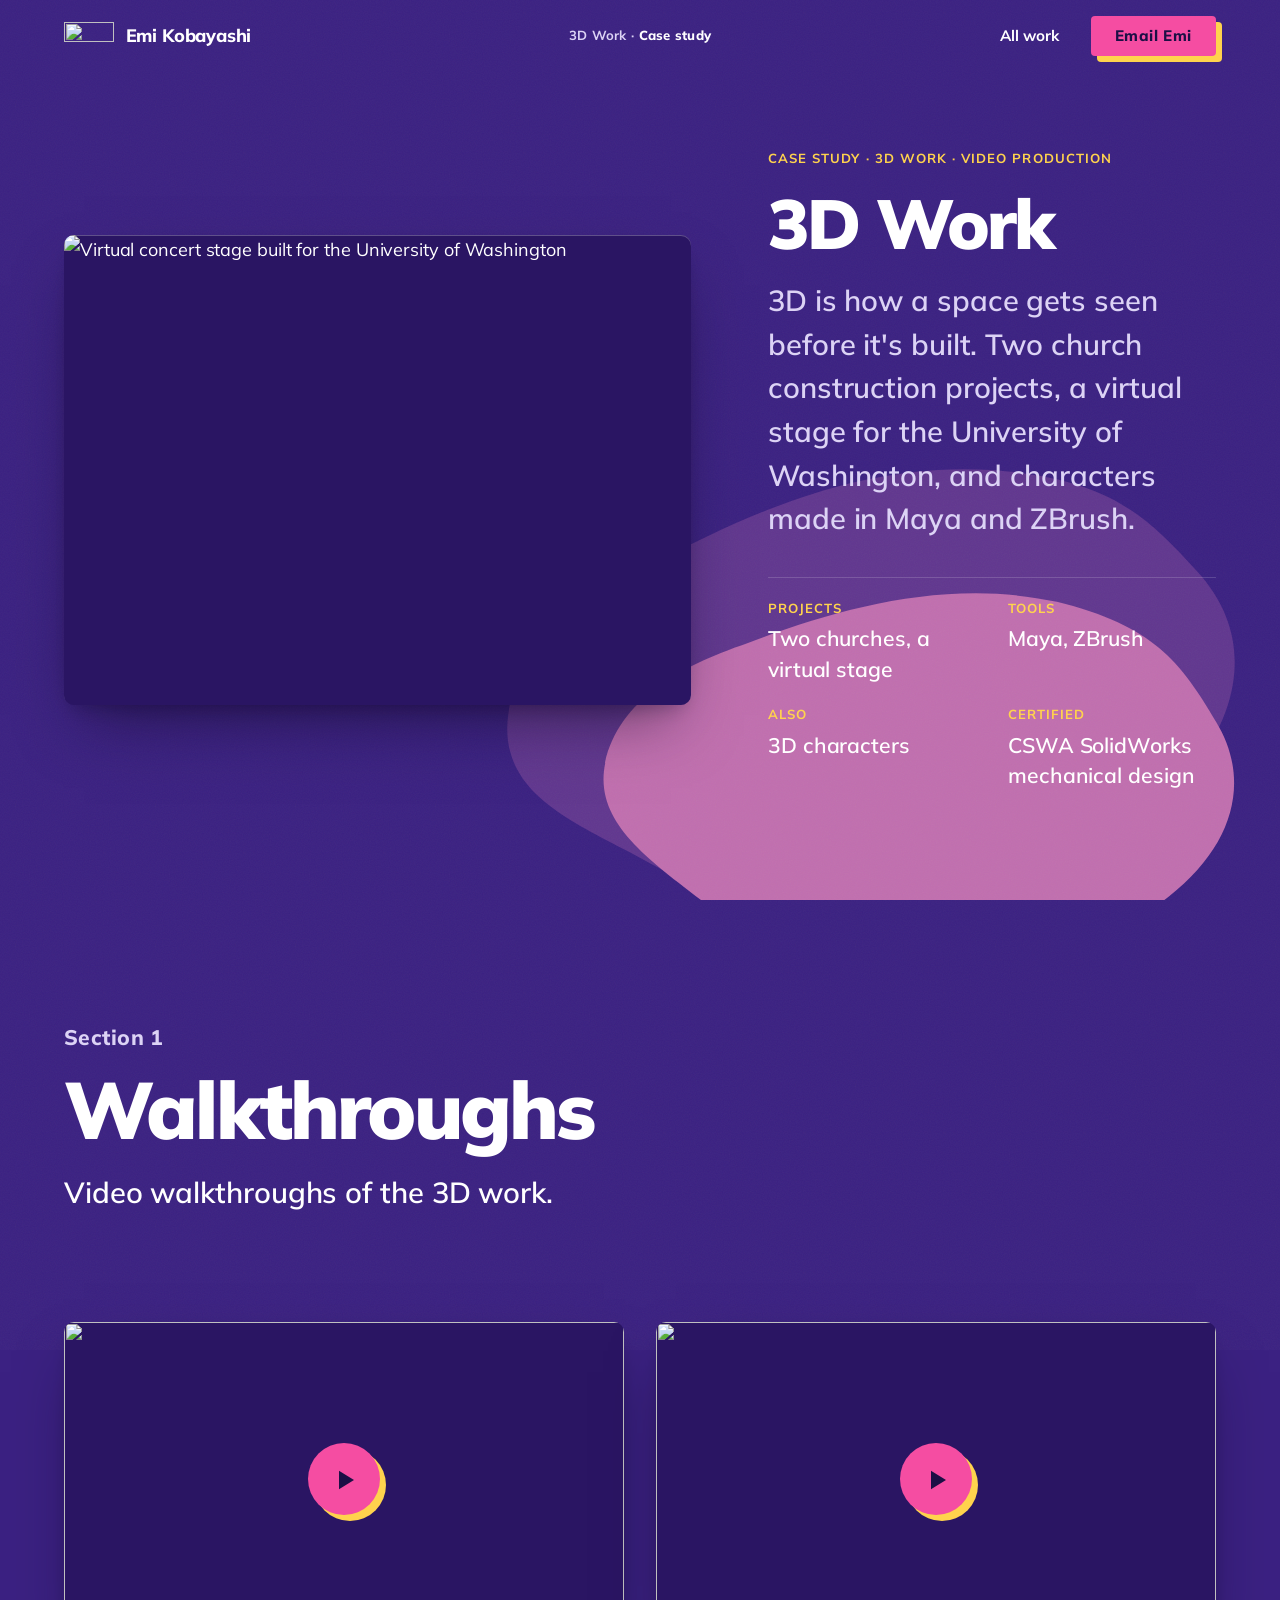
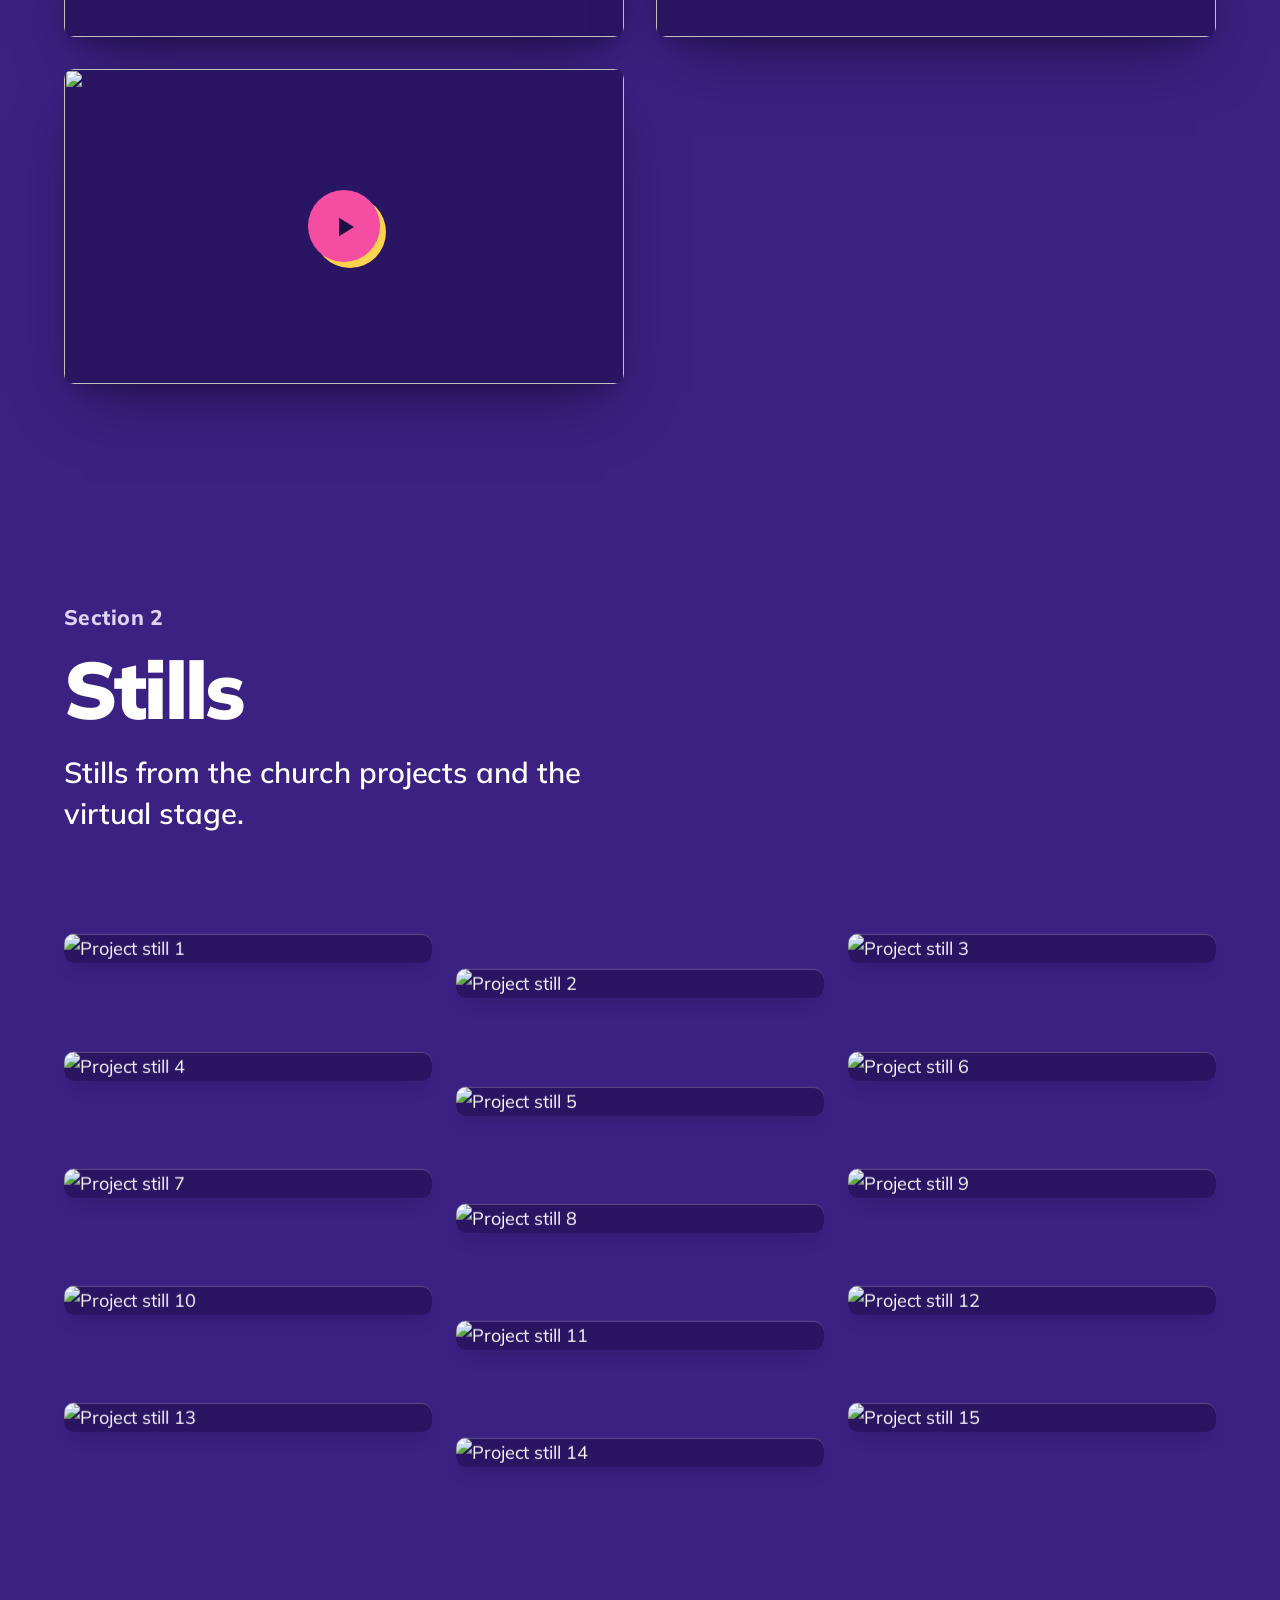
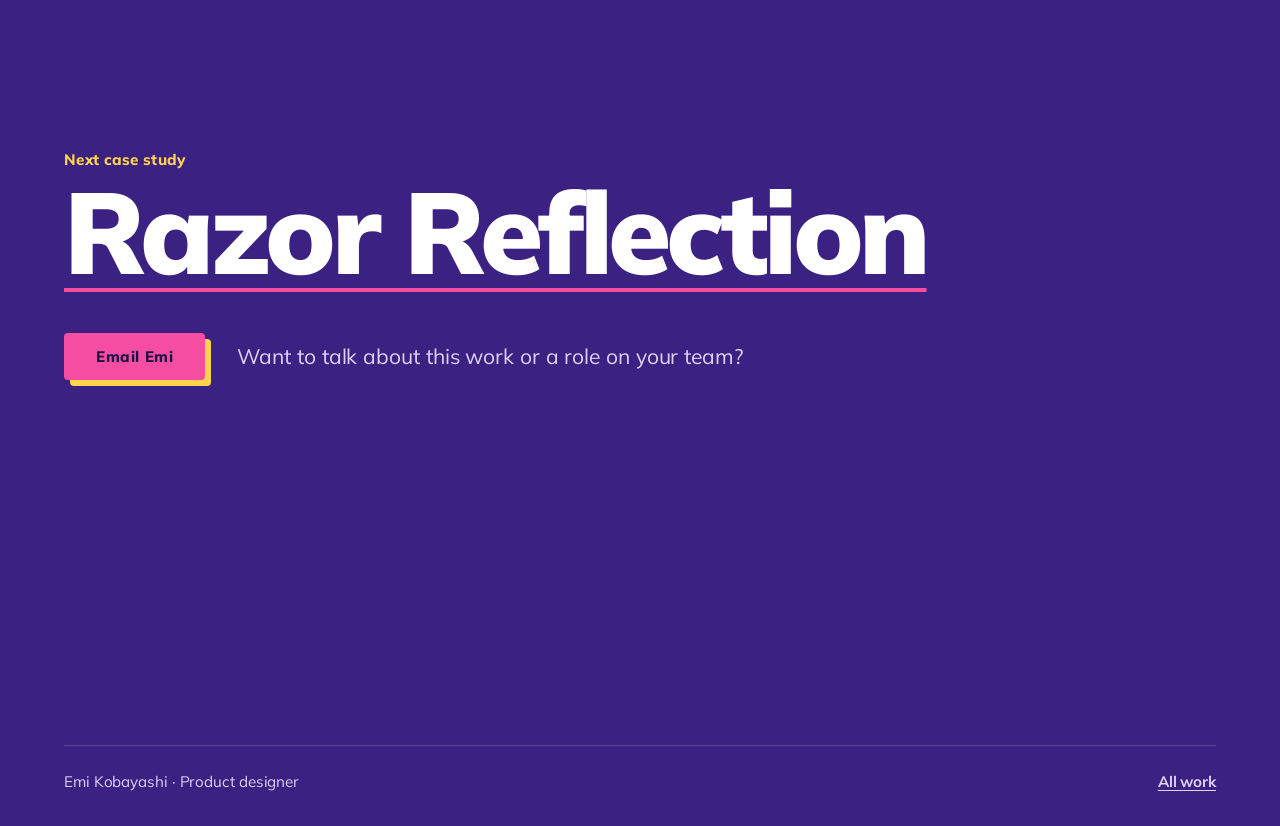
==== case-3d.html @ 2c46d822 "Add files via upload" ====
<!doctype html>
<html lang="en">
<head>
<meta charset="utf-8">
<meta name="viewport" content="width=device-width, initial-scale=1, viewport-fit=cover">
<title>3D Work · Emi Kobayashi</title>
<meta name="description" content="Emi Kobayashi's 3D work: pre-construction visualisation for two churches, a virtual stage for the University of Washington, and characters in Maya and ZBrush.">
<link rel="icon" href="https://emikobayashi.com/wp-content/uploads/2025/12/EK-Logo-scaled.png">
<link rel="preconnect" href="https://fonts.googleapis.com">
<link rel="preconnect" href="https://fonts.gstatic.com" crossorigin>
<link rel="stylesheet" href="https://fonts.googleapis.com/css2?family=Mulish:wght@400;600;700;800;900&display=swap">
<link rel="stylesheet" href="scrollcraft.css?v=3">
<link rel="stylesheet" href="site.css?v=10">
<link rel="stylesheet" href="case.css?v=7">
<script>
  /* ?motion=reduce forces the reduced-motion path for testing. */
  (function () {
    if (/[?&]motion=reduce\b/.test(location.search)) {
      var mm = window.matchMedia.bind(window);
      window.matchMedia = function (q) { return /prefers-reduced-motion:\s*reduce/.test(q) ? { matches: true, media: q, addEventListener: function () {}, addListener: function () {} } : mm(q); };
    }
    if (window.matchMedia('(prefers-reduced-motion: reduce)').matches) document.documentElement.classList.add('rm');
  })();
</script>
</head>
<body>

<svg class="blob" viewBox="0 0 1400 770" preserveAspectRatio="xMidYMid slice" aria-hidden="true" focusable="false"><g class="blob__back"><path/></g><g class="blob__front"><path/></g></svg>
<div class="sc-grain" aria-hidden="true"></div>

<header class="bar" id="bar">
  <a class="bar__mark" href="index.html" aria-label="Emi Kobayashi, all work">
    <img src="https://emikobayashi.com/wp-content/uploads/2025/12/EK-Logo-scaled.png" width="64" height="40" alt="">
    <span class="bar__name">Emi Kobayashi</span>
  </a>
  <p class="bar__now cs-now" aria-live="polite"><span id="folio-num">3D Work</span> · <b id="folio-title">Case study</b></p>
  <nav class="cs-nav" aria-label="Case study">
    <a class="cs-nav__all" href="index.html#work">All work</a>
    <a class="btn btn--small cs-nav__cta" href="index.html#contact">Email Emi</a>
  </nav>
</header>

<main id="top">

  <section class="c-hero" data-blob-at="1" data-blob-side="left">
    <div class="c-hero__media"><div data-sc-tilt="4"><figure class="shot"><img src="https://emikobayashi.com/wp-content/uploads/2018/03/UW-3-1024x587.png" width="1024" height="587" alt="Virtual concert stage built for the University of Washington" fetchpriority="high"></figure></div></div>
    <div class="c-hero__copy">
      <p class="lbl__kind">Case study · 3D work · Video production</p>
      <h1>3D Work</h1>
      <p class="c-deck">3D is how a space gets seen before it's built. Two church construction projects, a virtual stage for the University of Washington, and characters made in Maya and ZBrush.</p>
      <dl class="c-meta">
        <div><dt>Projects</dt><dd>Two churches, a virtual stage</dd></div>
        <div><dt>Tools</dt><dd>Maya, ZBrush</dd></div>
        <div><dt>Also</dt><dd>3D characters</dd></div>
        <div><dt>Certified</dt><dd>CSWA SolidWorks mechanical design</dd></div>
      </dl>
    </div>
  </section>

  <section class="c-ch c-ch--wide" id="films" data-title="Walkthroughs" data-blob-at="2" data-blob-side="corner">
    <div class="c-copy" data-sc-in data-sc-stagger="60">
      <p class="c-num">Section 1</p>
      <h2>Walkthroughs</h2>
      <p class="lead">Video walkthroughs of the 3D work.</p>
    </div>
    <div class="c-videos">
      <div class="c-video" data-yt="FCqfp_K_D00" data-label="3D walkthrough one"></div>
      <div class="c-video" data-yt="raFcvGqRLn4" data-label="3D walkthrough two"></div>
      <div class="c-video" data-yt="5SEqfMwGI-o" data-label="3D walkthrough three"></div>
    </div>
  </section>

  <section class="c-ch c-ch--wide" id="stills" data-title="Stills" data-blob-at="3" data-blob-side="corner" data-sc-act="flow">
    <div class="c-copy" data-sc-in data-sc-stagger="60">
      <p class="c-num">Section 2</p>
      <h2>Stills</h2>
      <p class="lead">Stills from the church projects and the virtual stage.</p>
    </div>
    <div class="c-gallery">
      <figure class="shot" data-sc-parallax="-0.5"><img src="https://emikobayashi.com/wp-content/uploads/2018/02/Chapel-1.jpg" alt="Project still 1" loading="lazy"></figure>
      <figure class="shot" data-sc-parallax="-1.1"><img src="https://emikobayashi.com/wp-content/uploads/2018/02/Choir.jpg" alt="Project still 2" loading="lazy"></figure>
      <figure class="shot" data-sc-parallax="-0.5"><img src="https://emikobayashi.com/wp-content/uploads/2018/02/Pulpit-1.jpg" alt="Project still 3" loading="lazy"></figure>
      <figure class="shot" data-sc-parallax="-0.5"><img src="https://emikobayashi.com/wp-content/uploads/2018/02/fh_stage_zoomed_out.png" alt="Project still 4" loading="lazy"></figure>
      <figure class="shot" data-sc-parallax="-1.1"><img src="https://emikobayashi.com/wp-content/uploads/2018/02/fh_stage_zoomed_in.png" alt="Project still 5" loading="lazy"></figure>
      <figure class="shot" data-sc-parallax="-0.5"><img src="https://emikobayashi.com/wp-content/uploads/2018/02/pr_console.png" alt="Project still 6" loading="lazy"></figure>
      <figure class="shot" data-sc-parallax="-0.5"><img src="https://emikobayashi.com/wp-content/uploads/2018/02/fh_double_doors.png" alt="Project still 7" loading="lazy"></figure>
      <figure class="shot" data-sc-parallax="-1.1"><img src="https://emikobayashi.com/wp-content/uploads/2018/02/fh_right_windows.png" alt="Project still 8" loading="lazy"></figure>
      <figure class="shot" data-sc-parallax="-0.5"><img src="https://emikobayashi.com/wp-content/uploads/2018/02/pr_left_wall.jpg" alt="Project still 9" loading="lazy"></figure>
      <figure class="shot" data-sc-parallax="-0.5"><img src="https://emikobayashi.com/wp-content/uploads/2018/02/Screenshot-2025-12-14-at-9.07.12-PM-scaled.png" alt="Project still 10" loading="lazy"></figure>
      <figure class="shot" data-sc-parallax="-1.1"><img src="https://emikobayashi.com/wp-content/uploads/2018/02/Screenshot-2025-12-14-at-9.11.12-PM-scaled.png" alt="Project still 11" loading="lazy"></figure>
      <figure class="shot" data-sc-parallax="-0.5"><img src="https://emikobayashi.com/wp-content/uploads/2018/02/Screenshot-2025-12-14-at-9.13.35-PM-scaled.png" alt="Project still 12" loading="lazy"></figure>
      <figure class="shot" data-sc-parallax="-0.5"><img src="https://emikobayashi.com/wp-content/uploads/2018/02/IMG_5980.jpg" alt="Project still 13" loading="lazy"></figure>
      <figure class="shot" data-sc-parallax="-1.1"><img src="https://emikobayashi.com/wp-content/uploads/2018/02/IMG_5981.jpg" alt="Project still 14" loading="lazy"></figure>
      <figure class="shot" data-sc-parallax="-0.5"><img src="https://emikobayashi.com/wp-content/uploads/2018/02/IMG_5986.jpg" alt="Project still 15" loading="lazy"></figure>
    </div>
  </section>

  <footer class="c-close" data-blob-at="4" data-blob-side="corner">
    <div class="c-next">
      <a class="c-next__link" href="case-razor.html"><span>Next case study</span><b>Razor Reflection</b></a>
      <div class="c-close__ask">
        <a class="btn" href="index.html#contact">Email Emi</a>
        <p>Want to talk about this work or a role on your team?</p>
      </div>
    </div>
    <div class="c-foot"><span>Emi Kobayashi · Product designer</span><a href="index.html#work">All work</a></div>
  </footer>

</main>

<script src="scrollcraft.js"></script>
<script src="blob.js?v=16"></script>
<script src="cursor.js?v=4"></script>
<script src="case.js?v=3"></script>
</body>
</html>
---- scrollcraft.css ----
/* ============================================================================
   scrollcraft.css: the taste floor
   ----------------------------------------------------------------------------
   Two layers, and the split matters:

     TOKENS   what you override per brand. Colour roles, the type ramp, the
              spacing scale, elevation, motion. A brand is ~12 values.
     DEVICES  what the engine drives. Do not restyle these to taste; they are
              the mechanism. Style your own markup instead.

   Nothing here draws a "component". There are no card, badge, or pill classes,
   because a stylesheet that ships those is how every page built on it ends up
   with the same shapes. You get a floor and a vocabulary; the composition is
   yours.
   ========================================================================== */

/* ---------------------------------------------------------------- tokens -- */
:root {
  /* --- colour roles. Override these six and the page is rebranded. -------- */
  --sc-canvas:      #08090b;   /* the page ground. Drift interpolates this.   */
  --sc-surface:     #101217;   /* anything raised off the ground             */
  --sc-ink:         #f4f2ef;   /* primary text                               */
  --sc-ink-soft:    #9a9ba1;   /* secondary text. Tinted, never flat gray.   */
  --sc-accent:      #d8ff3e;   /* ONE accent. It owns a region, not confetti. */
  --sc-accent-ink:  #08090b;   /* text that sits on the accent               */

  --sc-hairline:    color-mix(in oklab, var(--sc-ink) 12%, transparent);
  --sc-hairline-strong: color-mix(in oklab, var(--sc-ink) 22%, transparent);

  /* --- type. Two families max. Display carries voice, text carries prose. - */
  --sc-font-display: "Instrument Sans", "Geist", system-ui, sans-serif;
  --sc-font-text:    "Geist", system-ui, sans-serif;
  --sc-font-mono:    "Geist Mono", ui-monospace, monospace;

  /* Fluid ramp. Tracking tightens as size grows because a face set at 6rem
     with 0 tracking reads loose; this is optical correction, not decoration. */
  --sc-t-xs:   clamp(0.75rem, 0.72rem + 0.15vw, 0.82rem);
  --sc-t-sm:   clamp(0.875rem, 0.84rem + 0.18vw, 0.95rem);
  --sc-t-base: clamp(1rem, 0.96rem + 0.22vw, 1.125rem);
  --sc-t-lg:   clamp(1.2rem, 1.1rem + 0.5vw, 1.5rem);
  --sc-t-xl:   clamp(1.6rem, 1.35rem + 1.2vw, 2.25rem);
  --sc-t-2xl:  clamp(2.1rem, 1.6rem + 2.4vw, 3.4rem);
  --sc-t-3xl:  clamp(2.8rem, 1.9rem + 4.2vw, 5rem);
  --sc-t-4xl:  clamp(3.4rem, 1.9rem + 6.6vw, 7.5rem);

  --sc-track-tight:  -0.035em;
  --sc-track-snug:   -0.02em;
  --sc-track-normal: -0.005em;
  --sc-track-wide:    0.08em;

  --sc-leading-none: 0.94;
  --sc-leading-tight: 1.06;
  --sc-leading-body: 1.62;

  --sc-measure: 62ch;

  /* --- space. 4px base: the useful middle steps an 8-only scale misses. --- */
  --sc-1: 0.25rem;  --sc-2: 0.5rem;   --sc-3: 0.75rem;  --sc-4: 1rem;
  --sc-5: 1.5rem;   --sc-6: 2rem;     --sc-7: 3rem;     --sc-8: 4rem;
  --sc-9: 6rem;     --sc-10: 8rem;    --sc-11: 12rem;

  /* Section rhythm is fluid so a phone doesn't inherit desktop air. */
  --sc-section: clamp(4.5rem, 9vw, 11rem);
  --sc-gutter:  clamp(1.25rem, 5vw, 5.5rem);
  --sc-maxw:    82rem;

  /* --- radius. Pick one scale for the page and hold it. ------------------- */
  --sc-r-sm: 6px;  --sc-r-md: 12px;  --sc-r-lg: 20px;  --sc-r-pill: 999px;

  /* --- elevation. Every shadow has an offset AND a soft blur, and is tinted
         to the canvas hue. A zero-offset coloured halo is decoration, not
         depth, so there isn't one here. ---------------------------------- */
  --sc-shadow-color: 220 40% 2%;
  --sc-e1: 0 1px 2px hsl(var(--sc-shadow-color) / 0.28),
           0 2px 6px -1px hsl(var(--sc-shadow-color) / 0.20);
  --sc-e2: 0 2px 4px hsl(var(--sc-shadow-color) / 0.24),
           0 8px 18px -4px hsl(var(--sc-shadow-color) / 0.30);
  --sc-e3: 0 4px 8px hsl(var(--sc-shadow-color) / 0.22),
           0 18px 40px -8px hsl(var(--sc-shadow-color) / 0.38),
           0 48px 90px -24px hsl(var(--sc-shadow-color) / 0.30);

  /* Edge light: a 1px top highlight sells a raised surface better than any
     amount of blur, because real raised things catch light on their lip. */
  --sc-edge: inset 0 1px 0 color-mix(in oklab, var(--sc-ink) 10%, transparent);

  /* --- motion. Built-in CSS easings are too weak for UI. ------------------ */
  --sc-ease-out:    cubic-bezier(0.23, 1, 0.32, 1);
  --sc-ease-in-out: cubic-bezier(0.77, 0, 0.175, 1);
  --sc-ease-drawer: cubic-bezier(0.32, 0.72, 0, 1);
  --sc-d-fast: 160ms;  --sc-d-base: 240ms;  --sc-d-slow: 420ms;

  --sc-z-stage: 1; --sc-z-copy: 20; --sc-z-chrome: 60;
}

/* --------------------------------------------------------------- reset -- */
*, *::before, *::after { box-sizing: border-box; }
html { -webkit-text-size-adjust: 100%; scroll-behavior: smooth; }
@media (prefers-reduced-motion: reduce) { html { scroll-behavior: auto; } }

body {
  margin: 0;
  background: var(--sc-canvas);
  color: var(--sc-ink);
  font-family: var(--sc-font-text);
  font-size: var(--sc-t-base);
  line-height: var(--sc-leading-body);
  letter-spacing: var(--sc-track-normal);
  -webkit-font-smoothing: antialiased;
  text-rendering: optimizeLegibility;
  font-synthesis-weight: none;
  overflow-x: clip;
}
img, video, canvas, svg { display: block; max-width: 100%; }
button, input, select, textarea { font: inherit; color: inherit; }

/* ------------------------------------------------- the browser surfaces --
   The parts you did not draw still carry the design. Selection, caret, focus
   ring, scrollbar and tabular numerals all ship with defaults that belong to no
   design system. Theming them is the cheapest signal that a page was built
   rather than assembled, and it is the step that gets skipped most reliably. */
::selection { background: var(--sc-accent); color: var(--sc-accent-ink); }
:root { caret-color: var(--sc-accent); accent-color: var(--sc-accent); }
:focus-visible {
  outline: 2px solid var(--sc-accent);
  outline-offset: 3px;
  border-radius: var(--sc-r-sm);
}
:where(a) { color: inherit; text-decoration-thickness: 1px; text-underline-offset: 0.22em; }
@supports (scrollbar-color: auto) {
  html { scrollbar-color: color-mix(in oklab, var(--sc-ink) 26%, transparent) transparent; scrollbar-width: thin; }
}
:where(table, .sc-nums, [data-sc-count]) { font-variant-numeric: tabular-nums; }

/* ----------------------------------------------------------- typography -- */
.sc-display {
  font-family: var(--sc-font-display);
  font-weight: 500;
  line-height: var(--sc-leading-none);
  letter-spacing: var(--sc-track-tight);
  text-wrap: balance;
  margin: 0;
}
.sc-display--xl { font-size: var(--sc-t-4xl); }
.sc-display--lg { font-size: var(--sc-t-3xl); }
.sc-display--md { font-size: var(--sc-t-2xl); letter-spacing: var(--sc-track-snug); }
.sc-lede {
  font-size: var(--sc-t-lg);
  line-height: 1.44;
  letter-spacing: var(--sc-track-snug);
  color: var(--sc-ink);
  max-width: 46ch;
  text-wrap: pretty;
  margin: 0;
}
.sc-body { max-width: var(--sc-measure); color: var(--sc-ink-soft); text-wrap: pretty; margin: 0; }
.sc-label {
  font-family: var(--sc-font-mono);
  font-size: var(--sc-t-xs);
  letter-spacing: var(--sc-track-wide);
  text-transform: uppercase;
  color: var(--sc-ink-soft);
}

/* ---------------------------------------------------------------- layout -- */
.sc-wrap { width: 100%; max-width: var(--sc-maxw); margin-inline: auto; padding-inline: var(--sc-gutter); }
.sc-section { padding-block: var(--sc-section); }
/* More space above a heading than below it: the gap belongs to the boundary,
   not to the pair. */
.sc-stack > * + * { margin-top: var(--sc-4); }
.sc-stack > :is(h1,h2,h3) { margin-top: var(--sc-7); }
.sc-stack > :is(h1,h2,h3):first-child { margin-top: 0; }
.sc-rule { height: 1px; border: 0; background: var(--sc-hairline); margin: 0; }

/* =============================================================== DEVICES ==
   Driven by the engine. Restyle your own markup, not these.                */

.sc-act--pinned { position: relative; }
.sc-stage {
  position: sticky; top: 0;
  height: 100vh; height: 100svh;
  overflow: clip;
  z-index: var(--sc-z-stage);
}

/* scrub / sequence media */
.sc-stage :is(video[data-sc-scrub], canvas[data-sc-sequence], .sc-stage__poster) {
  position: absolute; inset: 0;
  width: 100%; height: 100%;
  object-fit: cover;
}
video[data-sc-scrub] { opacity: 0; transition: opacity 380ms var(--sc-ease-out); }
.sc-has-clip video[data-sc-scrub] { opacity: 1; }
/* The poster is a live frame-holder, not a placeholder: it stays up until a
   real video frame has painted, which is what stops the blank-stage flash. */
.sc-stage__poster { z-index: 0; transition: opacity 380ms var(--sc-ease-out); }
.sc-has-clip .sc-stage__poster { opacity: 0; }

/* A scrim only where text sits. A full-frame darkening layer flattens the
   image everywhere to fix contrast in one corner. */
.sc-scrim {
  position: absolute; inset: 0; pointer-events: none; z-index: 1;
  background: linear-gradient(
    var(--sc-scrim-angle, 180deg),
    color-mix(in oklab, var(--sc-canvas) var(--sc-scrim-a, 78%), transparent) 0%,
    color-mix(in oklab, var(--sc-canvas) 30%, transparent) 42%,
    transparent 68%);
}
/* Point the scrim at the copy. A scrim gradient that darkens the top while the
   copy sits at the bottom fixes contrast nowhere and flattens the image
   everywhere, which is the most common way text-over-video goes wrong. */
.sc-scrim--bottom { --sc-scrim-angle: 0deg; }
.sc-scrim--left   { --sc-scrim-angle: 90deg; }
.sc-scrim--right  { --sc-scrim-angle: 270deg; }

/* Corner scrims, for copy anchored to a corner. An edge gradient has to darken
   a whole band across the frame to cover one corner; a corner gradient puts the
   density where the text is and leaves the rest of the image alone. Pair with
   .sc-copy--lead / .sc-copy--trail. */
.sc-scrim--lead {
  background: linear-gradient(to top right,
    color-mix(in oklab, var(--sc-canvas) 94%, transparent) 0%,
    color-mix(in oklab, var(--sc-canvas) 72%, transparent) 30%,
    color-mix(in oklab, var(--sc-canvas) 30%, transparent) 52%,
    transparent 72%);
}
.sc-scrim--trail {
  background: linear-gradient(to top left,
    color-mix(in oklab, var(--sc-canvas) 94%, transparent) 0%,
    color-mix(in oklab, var(--sc-canvas) 72%, transparent) 30%,
    color-mix(in oklab, var(--sc-canvas) 30%, transparent) 52%,
    transparent 72%);
}
/* A band across the bottom, for copy that spans the full width of the frame.
   That is what both corner anchors become below 860px, and it is also the right
   shape whenever the copy block is wider than a corner. */
.sc-scrim--band {
  background: linear-gradient(to top,
    color-mix(in oklab, var(--sc-canvas) 94%, transparent) 0%,
    color-mix(in oklab, var(--sc-canvas) 74%, transparent) 22%,
    color-mix(in oklab, var(--sc-canvas) 30%, transparent) 42%,
    transparent 58%);
}
.sc-scrim--vignette {
  background: radial-gradient(120% 90% at 50% 45%, transparent 40%,
              color-mix(in oklab, var(--sc-canvas) 70%, transparent) 100%);
}

/* copy over a stage.
   max-width is in rem, never ch. A `ch` on this container resolves against the
   CONTAINER's font-size (body size), not the display size of the heading inside
   it, so `max-width: 20ch` here silently produces a ~180px column and wraps a
   hero headline to six lines. Set a ch measure on the text element itself. */
.sc-copy {
  position: absolute; z-index: var(--sc-z-copy);
  inset-inline: var(--sc-gutter);
  max-width: min(46rem, 76vw);
  will-change: opacity, transform;
}
.sc-copy--lead   { left: var(--sc-gutter); bottom: clamp(3rem, 12vh, 9rem); }
/* inset-inline FIRST. It is the shorthand for left+right, so declaring it after
   `left: 50%` resets left to auto and the block drifts off the left edge. */
.sc-copy--center { inset-inline: auto; left: 50%; top: 50%; translate: -50% -50%; text-align: center; }
.sc-copy--trail  { inset-inline: auto; right: var(--sc-gutter); bottom: clamp(3rem, 12vh, 9rem); text-align: right; }

/* cue defaults: the engine writes opacity/transform inline, these are the
   pre-paint state so nothing flashes before the first read() */
[data-sc-cue] { opacity: 0; will-change: opacity, transform; }
.sc-ready [data-sc-cue] { transition: none; }

/* kinetic split */
.sc-split { display: inline-block; overflow: hidden; vertical-align: top; }
/* Descenders live below the baseline; a line mask clipped to the line box eats
   the tails off g, y, p, j. The padding buys them room back. */
.sc-split--line { display: block; padding-bottom: 0.14em; margin-bottom: -0.14em; }
.sc-split__i { display: inline-block; will-change: transform, opacity; }
.sc-is-split { opacity: 1 !important; }

/* horizontal rail */
[data-sc-pan] { display: flex; will-change: transform; }

/* reveal + parallax */
[data-sc-reveal] { will-change: clip-path; }
[data-sc-parallax] { will-change: transform; }

/* flow reveal (fires once) */
[data-sc-in], [data-sc-stagger] > * {
  opacity: 0;
  transform: translate3d(0, 14px, 0);
  transition: opacity 620ms var(--sc-ease-out), transform 620ms var(--sc-ease-out);
}
[data-sc-in].sc-in, [data-sc-stagger] > .sc-in { opacity: 1; transform: none; }

/* pointer devices */
[data-sc-tilt] { transform-style: preserve-3d; will-change: transform; }
[data-sc-magnet] { will-change: transform; }
/* isolation always; position only if nothing more specific already set it.
   Written with :where() (zero specificity) on purpose: a plain `position:
   relative` here has the same weight as `.sc-stage` and, being later in the
   file, silently wins. A stage carrying both attributes then stops being
   sticky and the whole act scrolls away instead of pinning. */
[data-sc-spotlight] { isolation: isolate; }
:where([data-sc-spotlight]) { position: relative; }
[data-sc-spotlight]::after {
  content: ""; position: absolute; inset: 0; pointer-events: none; z-index: 2;
  background: radial-gradient(
    28rem 28rem at calc(var(--sc-mx, 0.5) * 100%) calc(var(--sc-my, 0.5) * 100%),
    color-mix(in oklab, var(--sc-accent) 16%, transparent), transparent 70%);
  opacity: 0; transition: opacity var(--sc-d-slow) var(--sc-ease-out);
}
[data-sc-spotlight]:hover::after { opacity: 1; }

/* =========================================================== WORLDFLIGHT ==
   One fixed stage for the whole page. The only thing in document flow is the
   spacer, and it is empty. If you find yourself adding a section here, you want
   act mode instead: the moment a real block scrolls past the fixed stage, the
   page has a seam again and the whole point is gone.                        */

[data-sc-mode="worldflight"] { position: relative; }

.sc-world {
  position: fixed; inset: 0;
  overflow: clip;
  z-index: var(--sc-z-stage);
  background: var(--sc-canvas);
}

/* Every leg is mounted for the life of the page and stacked in the same box.
   The engine owns opacity, visibility and z-index here; do not set them. */
.sc-world__seg {
  position: absolute; inset: 0;
  opacity: 0;
  will-change: opacity;
}
.sc-world__seg > :is(video, img, canvas) {
  position: absolute; inset: 0;
  width: 100%; height: 100%;
  object-fit: cover;
}
/* The poster is the frame-holder AND the first camera move: the engine pushes
   it in slowly until a real decoded frame is available to replace it. */
.sc-world__poster {
  z-index: 0;
  transform-origin: 50% 50%;
  transition: opacity 420ms var(--sc-ease-out);
}
.sc-world__seg > video { z-index: 1; }
.sc-world__seg.sc-has-clip .sc-world__poster { opacity: 0; }
/* The act stylesheet lights a clip through its ancestor act. A worldflight leg
   has no act, so match the class the engine also writes on the clip itself. */
video[data-sc-scrub].sc-has-clip { opacity: 1; }

/* The copy layer is fixed too, and inert by default: the engine hands
   pointer-events back to a block only while it is actually legible. */
.sc-world__copy {
  position: fixed; inset: 0;
  z-index: var(--sc-z-copy);
  pointer-events: none;
}
.sc-world__scrim { position: absolute; inset: 0; pointer-events: none; z-index: 0; }
[data-sc-copy] {
  opacity: 0;
  pointer-events: none;
  will-change: opacity, transform;
}
.sc-ready [data-sc-copy] { transition: none; }

/* The track. Empty on purpose. */
.sc-world__spacer { pointer-events: none; }

/* scroll progress */
[data-sc-progress] {
  position: fixed; inset: 0 0 auto 0; height: 2px; z-index: var(--sc-z-chrome);
  background: var(--sc-accent); transform-origin: 0 50%; transform: scaleX(0);
  will-change: transform;
}

/* ----------------------------------------------------------- atmosphere --
   Depth is not only shadow. Grain keeps a flat dark ground from banding, and
   it is the difference between "a dark page" and "a lit room". */
.sc-grain { position: fixed; inset: 0; pointer-events: none; z-index: 3; opacity: 0.045; }
.sc-grain::before {
  content: ""; position: absolute; inset: -50%;
  background-image: url("data:image/svg+xml;utf8,<svg xmlns='http://www.w3.org/2000/svg' width='140' height='140'><filter id='n'><feTurbulence type='fractalNoise' baseFrequency='0.85' numOctaves='3'/></filter><rect width='140' height='140' filter='url(%23n)'/></svg>");
}

/* -------------------------------------------------------- reduced motion -- */
@media (prefers-reduced-motion: reduce) {
  /* Fewer and gentler, not zero. Opacity still carries the reveal so the page
     is comprehensible; every position change is dropped. */
  [data-sc-in], [data-sc-stagger] > * { transform: none; transition-duration: 220ms; }
  [data-sc-parallax], [data-sc-pan], .sc-split__i { transform: none !important; }
  /* A wipe is a position change too. Show reveal content settled. */
  [data-sc-reveal] { clip-path: none !important; }
  /* A rail's transform IS its navigation, not decoration. Zeroing it the way
     parallax and kinetic type are zeroed parks the act on its first screenful
     and makes everything past the fold unreachable: a device degrading into
     missing content. Hand the travel back to the reader as an ordinary scroll
     region instead, so the same items are all still gettable without motion.
     A build that would rather re-lay the rail out as a grid can still do that;
     this is the floor, not the ceiling. */
  [data-sc-act="pan"] .sc-stage,
  [data-sc-act="pan"] [data-sc-stage] {
    overflow-x: auto; overflow-y: hidden;
    overscroll-behavior-x: contain;
    scroll-snap-type: x proximity;
  }
  [data-sc-pan] > * { scroll-snap-align: center; }
  [data-sc-spotlight]::after { display: none; }
  /* A worldflight keeps its whole story here. No clip is ever fetched, so the
     posters are the film, and they cross-dissolve through exactly the same
     seams at exactly the same scroll positions. The push-in and the copy drift
     are the only things that go. */
  .sc-world__poster, [data-sc-copy] { transform: none !important; }
}

/* --------------------------------------------------------------- mobile -- */
@media (max-width: 860px) {
  .sc-copy { inset-inline: var(--sc-gutter); max-width: none; }
  .sc-copy--trail { text-align: left; }
  .sc-stage { height: 100svh; }
  /* .sc-copy--trail re-anchors to the left and spans the full width here, so a
     bottom-RIGHT corner gradient darkens the one corner the copy just left and
     guarantees a contrast failure over any bright clip. Point the density at
     the copy: the same band .sc-scrim--band paints. */
  .sc-scrim--trail {
    background: linear-gradient(to top,
      color-mix(in oklab, var(--sc-canvas) 94%, transparent) 0%,
      color-mix(in oklab, var(--sc-canvas) 74%, transparent) 22%,
      color-mix(in oklab, var(--sc-canvas) 30%, transparent) 42%,
      transparent 58%);
  }
}
---- site.css ----
/* Emi Kobayashi: shared site layer on top of scrollcraft.css.
   The live site's world (deep purple, the morphing blob, Muli, pink buttons
   with a yellow bar), kept and sharpened. */

:root {
  color-scheme: dark;
  --sc-canvas:     #3B2182;
  --sc-surface:    #FFFFFF;
  --sc-ink:        #FFFFFF;
  --sc-ink-soft:   #DCD3F5;
  --sc-accent:     #F54DA2;
  --sc-accent-ink: #1C0F45;
  --ek-yellow:     #FFD34D;
  --ek-deep:       #2A1563;
  --sc-font-display: "Mulish", "Muli", system-ui, sans-serif;
  --sc-font-text:    "Mulish", "Muli", system-ui, sans-serif;
  --sc-shadow-color: 258 70% 8%;
  --sc-e2: 0 6px 14px -4px hsl(var(--sc-shadow-color) / 0.35), 0 2px 4px hsl(var(--sc-shadow-color) / 0.2);
  --sc-e3: 0 30px 60px -20px hsl(var(--sc-shadow-color) / 0.55), 0 10px 20px -10px hsl(var(--sc-shadow-color) / 0.35);
  --sc-edge: inset 0 1px 0 rgb(255 255 255 / 0.25);
  --sc-hairline: rgb(255 255 255 / 0.16);
  --bar-h: 4.5rem;
}

html { background: var(--sc-canvas); }
body { background: var(--sc-canvas); color: var(--sc-ink); }
.sc-grain { opacity: 0.05; z-index: 2; }
img { display: block; }
::selection { background: var(--ek-yellow); color: var(--sc-accent-ink); }

/* -------------------------------------------------------------- the blob -- */
.blob { position: fixed; inset: 0; width: 100%; height: 100%; z-index: 0; pointer-events: none; }
main { position: relative; z-index: 3; }

/* ------------------------------------------------------------ the top bar -- */
.bar {
  position: fixed; inset: 0 0 auto 0; z-index: var(--sc-z-chrome); height: var(--bar-h);
  display: flex; align-items: center; justify-content: space-between; gap: var(--sc-5);
  padding: 0 var(--sc-gutter);
  transition: background-color 240ms var(--sc-ease-out), box-shadow 240ms var(--sc-ease-out);
}
.bar.is-solid { background: color-mix(in oklab, var(--sc-canvas) 90%, transparent); backdrop-filter: blur(14px); -webkit-backdrop-filter: blur(14px); box-shadow: 0 1px 0 var(--sc-hairline); }
.bar__mark { display: flex; align-items: center; gap: var(--sc-3); color: inherit; text-decoration: none; }
.bar__mark img { width: 3.1rem; height: auto; }
.bar__name { font: 800 var(--sc-t-base)/1.1 var(--sc-font-display); letter-spacing: -0.01em; white-space: nowrap; }
.bar__nav { display: flex; align-items: center; }
.bar__sheet { display: flex; align-items: center; gap: var(--sc-7); }
.bar__sheet ul { display: flex; gap: var(--sc-6); list-style: none; margin: 0; padding: 0; }
.bar__sheet ul a {
  position: relative; display: inline-block; color: var(--sc-ink); text-decoration: none; padding: 0.5rem 0;
  font: 700 var(--sc-t-sm)/1 var(--sc-font-text); letter-spacing: 0.02em;
}
.bar__sheet ul a::after {
  content: ""; position: absolute; left: 0; right: 0; bottom: 0; height: 3px; border-radius: 2px;
  background: var(--ek-yellow); transform: scaleX(0); transform-origin: left;
  transition: transform 220ms var(--sc-ease-out);
}
.bar__sheet ul a[aria-current="true"]::after { transform: scaleX(1); }
@media (hover: hover) and (pointer: fine) { .bar__sheet ul a:hover::after { transform: scaleX(1); } }
.bar__menu, .bar__close { display: none; }
.bar__now { margin: 0; font: 700 var(--sc-t-xs)/1.2 var(--sc-font-text); color: var(--sc-ink-soft); letter-spacing: 0.02em; }
.bar__now b { color: var(--sc-ink); font-weight: 800; }

/* ------------------------------------------------------------- buttons -- */
.btn {
  position: relative; display: inline-flex; align-items: center; justify-content: center;
  min-height: 2.9rem; padding: 0 var(--sc-6);
  border: 0; border-radius: 4px; background: var(--sc-accent); color: var(--sc-accent-ink);
  font: 800 var(--sc-t-sm)/1 var(--sc-font-text); letter-spacing: 0.04em; text-decoration: none; white-space: nowrap;
  cursor: pointer;
  box-shadow: 6px 6px 0 var(--ek-yellow);
  transition: transform 140ms var(--sc-ease-out), box-shadow 140ms var(--sc-ease-out);
}
/* The yellow bar is the live site's own button detail, kept on purpose. */
.btn:active { transform: translate(3px, 3px); box-shadow: 3px 3px 0 var(--ek-yellow); }
@media (hover: hover) and (pointer: fine) { .btn:hover { transform: translate(-2px, -2px); box-shadow: 8px 8px 0 var(--ek-yellow); } }
.btn--small { min-height: 2.5rem; padding: 0 var(--sc-5); }
.btn:disabled { opacity: 0.5; cursor: not-allowed; }
.link {
  color: var(--sc-ink); font-weight: 700; text-decoration: underline;
  text-decoration-thickness: 2px; text-underline-offset: 0.3em; text-decoration-color: var(--ek-yellow);
}
a:focus-visible, button:focus-visible, input:focus-visible, textarea:focus-visible {
  outline: 3px solid var(--ek-yellow); outline-offset: 3px; border-radius: 4px;
}

/* -------------------------------------------------------- shared bits -- */
.lbl__kind {
  margin: 0; font: 700 var(--sc-t-xs)/1.3 var(--sc-font-text);
  letter-spacing: var(--sc-track-wide); text-transform: uppercase; color: var(--ek-yellow);
}
.shot { margin: 0; overflow: hidden; border-radius: 10px; background: var(--ek-deep); box-shadow: var(--sc-e3), var(--sc-edge); }
.shot img { width: 100%; height: 100%; object-fit: cover; }

/* ------------------------------------------------------ the menu sheet -- */
@media (max-width: 1099px) {
  .bar__sheet { display: none; }
  .bar__menu {
    display: inline-flex; align-items: center; min-height: 2.75rem; padding: 0 var(--sc-4);
    border: 1px solid var(--sc-hairline); border-radius: 4px; background: transparent; color: var(--sc-ink);
    font: 700 var(--sc-t-sm)/1 var(--sc-font-text);
  }
  .bar.is-open { background: var(--sc-canvas); backdrop-filter: none; -webkit-backdrop-filter: none; }
  .bar.is-open .bar__sheet {
    display: flex; flex-direction: column; align-items: flex-start; gap: var(--sc-7);
    position: fixed; inset: 0; z-index: 2; overflow-y: auto;
    padding: calc(var(--bar-h) + var(--sc-6)) var(--sc-gutter) var(--sc-7);
    background: var(--sc-canvas);
  }
  .bar.is-open .bar__sheet ul { display: grid; gap: var(--sc-3); }
  .bar.is-open .bar__sheet ul a { font: 800 var(--sc-t-2xl)/1.15 var(--sc-font-display); }
  .bar.is-open .bar__close {
    display: inline-flex; align-items: center; position: absolute; top: calc((var(--bar-h) - 2.75rem) / 2); right: var(--sc-gutter);
    min-height: 2.75rem; padding: 0 var(--sc-4); border: 1px solid var(--sc-hairline); border-radius: 4px;
    background: var(--sc-canvas); color: var(--sc-ink); font: 700 var(--sc-t-sm)/1 var(--sc-font-text);
  }
}
@media (max-width: 420px) { .bar__name { display: none; } }

/* ----------------------------------------------------------- the cursor -- */
/* Two layers: a solid blue dot on top, a larger see-through blue disc below
   that trails, grows over anything clickable and squeezes on press. The
   native cursor is hidden only once a mouse has moved (cursor.js). */
.cur { position: fixed; left: 0; top: 0; z-index: 9999; pointer-events: none; border-radius: 50%; opacity: 0; transition: opacity 200ms var(--sc-ease-out); will-change: transform; }
.cur--dot { width: 16px; height: 16px; margin: -8px 0 0 -8px; background: #64BFFE; box-shadow: 0 0 0 1.5px rgb(28 15 69 / 0.35); }
.cur--disc { width: 46px; height: 46px; margin: -23px 0 0 -23px; background: rgb(100 191 254 / 0.22); border: 1px solid rgb(100 191 254 / 0.5); }
html.has-cur .cur { opacity: 1; }
html.has-cur.cur-out .cur { opacity: 0; }
html.has-cur, html.has-cur * { cursor: none !important; }
/* Text fields keep the I-beam, so placing the caret stays precise. */
html.has-cur input, html.has-cur textarea { cursor: text !important; }
---- case.css ----
/* Case study pages. Same world as the front page: purple ground, the blob
   behind every screen, big Mulish titles, images and text trading sides. */

/* ------------------------------------------------------------- the bar -- */
.cs-now { position: absolute; left: 50%; translate: -50% 0; white-space: nowrap; }
.cs-nav { display: flex; align-items: center; gap: var(--sc-6); }
.cs-nav__all { display: inline-flex; align-items: center; min-height: 2.75rem; color: var(--sc-ink); font: 700 var(--sc-t-sm)/1 var(--sc-font-text); text-decoration: none; }

/* ------------------------------------------------------------ the hero -- */
.c-hero {
  min-height: 100svh; display: grid; grid-template-columns: minmax(0, 7fr) minmax(0, 5fr);
  align-items: center; gap: clamp(2rem, 6vw, 7rem);
  padding: calc(var(--bar-h) + var(--sc-6)) var(--sc-gutter) var(--sc-8);
}
.c-hero__media { perspective: 1400px; }
.c-hero__media .shot { aspect-ratio: 4 / 3; }
.c-hero__copy { display: grid; gap: var(--sc-5); }
.c-hero h1 { margin: 0; font: 900 var(--sc-t-4xl)/0.92 var(--sc-font-display); letter-spacing: -0.04em; text-wrap: balance; }
.c-hero h1.c-hero__title--long { font-size: var(--sc-t-3xl); }
.c-deck { margin: 0; color: var(--sc-ink-soft); font: 600 var(--sc-t-lg)/1.5 var(--sc-font-text); max-width: 34ch; text-wrap: pretty; }
.c-meta { display: grid; grid-template-columns: 1fr 1fr; gap: var(--sc-5) var(--sc-6); margin: var(--sc-3) 0 0; padding-top: var(--sc-5); border-top: 1px solid var(--sc-hairline); }
.c-meta dt { font: 700 var(--sc-t-xs)/1 var(--sc-font-text); letter-spacing: var(--sc-track-wide); text-transform: uppercase; color: var(--ek-yellow); margin-bottom: var(--sc-2); }
.c-meta dd { margin: 0; line-height: 1.45; font-weight: 600; }
.c-hero__go { display: flex; gap: var(--sc-6); align-items: center; flex-wrap: wrap; margin-top: var(--sc-2); }

/* ------------------------------------------------------- a chapter screen -- */
.c-ch {
  min-height: 90svh; display: grid; grid-template-columns: minmax(0, 6fr) minmax(0, 6fr);
  align-items: center; gap: clamp(2rem, 6vw, 6.5rem);
  padding: calc(var(--bar-h) + var(--sc-7)) var(--sc-gutter) var(--sc-9);
  scroll-margin-top: 0;
}
.c-ch--flip .c-media { order: 2; }
.c-ch--text { grid-template-columns: minmax(0, 1fr); min-height: 70svh; }
.c-ch--text .c-copy, .c-ch--wide > .c-copy { max-width: 62rem; }
.c-ch--text .c-cols, .c-ch--wide .c-cols { display: grid; grid-template-columns: repeat(2, minmax(0, 1fr)); gap: var(--sc-6) var(--sc-8); }
.c-ch--wide { grid-template-columns: minmax(0, 1fr); }
.c-copy { display: grid; gap: var(--sc-4); align-content: start; }
.c-num { margin: 0; font: 800 var(--sc-t-sm)/1 var(--sc-font-text); color: var(--ek-yellow); letter-spacing: 0.02em; }
.c-copy h2 { margin: 0 0 var(--sc-2); font: 900 var(--sc-t-3xl)/0.96 var(--sc-font-display); letter-spacing: -0.035em; max-width: 16ch; text-wrap: balance; }
.c-copy h3 { margin: var(--sc-4) 0 0; font: 800 var(--sc-t-lg)/1.2 var(--sc-font-display); }
.c-copy p { margin: 0; color: var(--sc-ink-soft); line-height: 1.68; max-width: 60ch; text-wrap: pretty; }
.c-copy p.lead { color: var(--sc-ink); font: 600 var(--sc-t-lg)/1.5 var(--sc-font-text); }
.c-points { margin: var(--sc-2) 0 0; padding: 0; list-style: none; display: grid; gap: var(--sc-3); }
.c-points li { position: relative; padding-left: var(--sc-6); color: var(--sc-ink-soft); line-height: 1.55; max-width: 58ch; }
.c-points li::before { content: ""; position: absolute; left: 0.2rem; top: 0.55em; width: 8px; height: 8px; border-radius: 50%; background: var(--ek-yellow); }
.c-points b, .c-steps b { color: var(--sc-ink); font-weight: 800; }
.c-steps { margin: var(--sc-2) 0 0; padding: 0; list-style: none; display: grid; gap: var(--sc-4); counter-reset: step; }
.c-steps[data-start="3"] { counter-reset: step 2; }
.c-steps li { display: grid; grid-template-columns: 2.25rem 1fr; gap: var(--sc-3); color: var(--sc-ink-soft); line-height: 1.55; max-width: 60ch; }
.c-steps li::before {
  counter-increment: step; content: counter(step); display: grid; place-items: center; width: 2rem; height: 2rem;
  border-radius: 50%; background: var(--ek-yellow); color: var(--sc-accent-ink); font: 900 var(--sc-t-sm)/1 var(--sc-font-display);
}

/* ------------------------------------------------------------- media -- */
.c-media { margin: 0; display: grid; gap: var(--sc-3); perspective: 1400px; }
.c-media .shot { background: #fff; width: fit-content; max-width: 100%; margin-inline: auto; }
/* Cap height so a tall screenshot never pushes its chapter text below the fold. */
.c-media .shot img { width: auto; max-width: 100%; height: auto; max-height: min(72svh, 44rem); object-fit: contain; }
.c-media--pair > .shot:nth-of-type(1) img { max-height: min(60svh, 38rem); }
.c-media--pair > .shot:nth-of-type(2) img { max-height: min(40svh, 26rem); }
.c-media figcaption { font-size: var(--sc-t-sm); color: var(--sc-ink-soft); line-height: 1.45; }
/* Two images, the second overlapping the first: depth like the front page opening. */
.c-media--pair { position: relative; display: block; padding-bottom: 14%; }
.c-media--pair > .shot:nth-of-type(2) { position: absolute; width: 58%; right: -4%; bottom: 0; box-shadow: var(--sc-e3); }
.c-media--pair > .shot:nth-of-type(1) { width: 88%; }
.c-media--pair figcaption { margin-top: var(--sc-4); }
.c-gallery { display: grid; grid-template-columns: repeat(3, minmax(0, 1fr)); gap: var(--sc-5); margin-top: var(--sc-7); align-items: start; }
.c-gallery .shot img { height: auto; }
.c-gallery .shot:nth-child(3n + 2) { margin-top: var(--sc-8); }

/* A YouTube facade: a still and a play button until clicked, so nothing loads from YouTube on its own. */
.c-video { position: relative; aspect-ratio: 16 / 9; border-radius: 10px; overflow: hidden; background: var(--ek-deep); box-shadow: var(--sc-e3); }
.c-video button { position: absolute; inset: 0; width: 100%; padding: 0; border: 0; background: none; cursor: pointer; }
.c-video img { width: 100%; height: 100%; object-fit: cover; }
.c-video button::after {
  content: ""; position: absolute; left: 50%; top: 50%; width: 4.5rem; height: 4.5rem; translate: -50% -50%; border-radius: 50%;
  background: var(--sc-accent) url("data:image/svg+xml,%3Csvg xmlns='http://www.w3.org/2000/svg' viewBox='0 0 24 24'%3E%3Cpath d='M9 6.5v11l9-5.5z' fill='%231C0F45'/%3E%3C/svg%3E") center / 55% no-repeat;
  box-shadow: 6px 6px 0 var(--ek-yellow); transition: transform 160ms var(--sc-ease-out);
}
@media (hover: hover) and (pointer: fine) { .c-video button:hover::after { transform: scale(1.06); } }
.c-video iframe { position: absolute; inset: 0; width: 100%; height: 100%; border: 0; }
.c-videos { display: grid; grid-template-columns: repeat(2, minmax(0, 1fr)); gap: var(--sc-6); margin-top: var(--sc-6); }

/* ----------------------------------------------------- before and after -- */
.compare { position: relative; aspect-ratio: 912 / 668; overflow: hidden; border-radius: 10px; box-shadow: var(--sc-e3), var(--sc-edge); background: #fff; --x: 50%; touch-action: pan-y; }
.compare img { position: absolute; left: 0; top: 0; width: 100%; height: auto; max-width: none; user-select: none; pointer-events: none; }
.compare__after { position: absolute; inset: 0; clip-path: inset(0 0 0 var(--x)); }
.compare__after img { transform: translateY(-50.4%); }
.compare__bar { position: absolute; top: 0; bottom: 0; left: var(--x); width: 3px; translate: -1.5px 0; background: var(--ek-yellow); pointer-events: none; }
.compare__knob { position: absolute; top: 50%; left: var(--x); translate: -50% -50%; width: 3rem; height: 3rem; border-radius: 50%; background: var(--ek-yellow); color: var(--sc-accent-ink); box-shadow: var(--sc-e3); display: grid; place-items: center; pointer-events: none; }
.compare__tag { position: absolute; bottom: var(--sc-4); padding: 0.4rem 0.7rem; border-radius: 4px; background: var(--sc-accent-ink); color: #fff; font: 800 var(--sc-t-xs)/1 var(--sc-font-text); pointer-events: none; }
.compare__tag--before { left: var(--sc-4); }
.compare__tag--after { right: var(--sc-4); }
.compare input { position: absolute; inset: 0; width: 100%; height: 100%; margin: 0; opacity: 0; cursor: ew-resize; }
.compare:has(input:focus-visible) { outline: 3px solid var(--ek-yellow); outline-offset: 4px; }

/* ----------------------------------------------------------- outcomes -- */
.c-out { padding: calc(var(--bar-h) + var(--sc-7)) var(--sc-gutter) var(--sc-9); }
.c-out .c-copy { margin-bottom: var(--sc-8); }
.c-nums { display: grid; grid-template-columns: repeat(3, minmax(0, 1fr)); gap: var(--sc-8) var(--sc-7); max-width: var(--sc-maxw); margin: 0; }
.c-nums div { display: grid; gap: var(--sc-3); align-content: start; padding-top: var(--sc-5); border-top: 1px solid var(--sc-hairline); }
.c-nums dt { order: 2; color: var(--sc-ink-soft); line-height: 1.5; max-width: 30ch; }
.c-nums dd { margin: 0; font: 900 clamp(2.8rem, 1.6rem + 3.6vw, 5.5rem)/0.95 var(--sc-font-display); letter-spacing: -0.04em; color: var(--ek-yellow); font-variant-numeric: tabular-nums; }

/* -------------------------------------------------------------- close -- */
.c-close { min-height: 90svh; display: grid; align-content: space-between; gap: var(--sc-8); padding: calc(var(--bar-h) + var(--sc-8)) var(--sc-gutter) var(--sc-6); }
.c-next { display: grid; gap: var(--sc-4); justify-items: start; }
.c-next a.c-next__link { color: var(--sc-ink); text-decoration: none; display: grid; gap: var(--sc-3); }
.c-next__link span { font: 800 var(--sc-t-sm)/1 var(--sc-font-text); color: var(--ek-yellow); letter-spacing: 0.02em; }
.c-next__link b { font: 900 var(--sc-t-4xl)/0.92 var(--sc-font-display); letter-spacing: -0.04em; text-decoration: underline; text-decoration-thickness: 4px; text-underline-offset: 0.12em; text-decoration-color: var(--sc-accent); }
@media (hover: hover) and (pointer: fine) { .c-next__link:hover b { text-decoration-color: var(--ek-yellow); } }
.c-close__ask { display: flex; align-items: center; gap: var(--sc-6); flex-wrap: wrap; margin-top: var(--sc-6); }
.c-close__ask p { margin: 0; color: var(--sc-ink-soft); max-width: 40ch; line-height: 1.55; }
.c-foot { display: flex; justify-content: space-between; gap: var(--sc-5); flex-wrap: wrap; padding-top: var(--sc-5); border-top: 1px solid var(--sc-hairline); font-size: var(--sc-t-sm); color: var(--sc-ink-soft); }
.c-foot a { color: inherit; font-weight: 700; }

/* ------------------------------------------------------------- phones -- */
@media (max-width: 1099px) { .cs-now { display: none; } }
@media (max-width: 860px) {
  .cs-nav { gap: var(--sc-4); }
  .c-hero, .c-ch, .c-ch--flip { grid-template-columns: 1fr; gap: var(--sc-6); min-height: 0; }
  .c-hero { min-height: 100svh; align-content: center; padding-top: calc(var(--bar-h) + var(--sc-5)); }
  .c-ch--flip .c-media { order: 0; }
  .c-ch { padding-top: var(--sc-9); padding-bottom: var(--sc-7); }
  .c-hero h1 { font-size: var(--sc-t-3xl); }
  .c-ch--text .c-cols, .c-ch--wide .c-cols, .c-videos { grid-template-columns: 1fr; }
  .c-gallery { grid-template-columns: 1fr 1fr; }
  .c-gallery .shot:nth-child(3n + 2) { margin-top: 0; }
  .c-gallery .shot:nth-child(even) { margin-top: var(--sc-7); }
  .c-nums { grid-template-columns: 1fr 1fr; gap: var(--sc-6); }
  .c-nums dd { font-size: var(--sc-t-2xl); }
  .c-next__link b { font-size: var(--sc-t-3xl); }
}

/* ----------------------------------------------------- reduced motion -- */
html.rm .c-media [data-sc-parallax], html.rm .c-hero__media [data-sc-parallax] { transform: none !important; }

/* Titles scale with their own column, so a long single word like "Washington"
   or "Reflection" never pushes past it at in-between widths. */
.c-hero__copy { container-type: inline-size; }
.c-hero h1 { font-size: min(var(--sc-t-4xl), 15.5cqi); }
.c-hero h1.c-hero__title--long { font-size: min(var(--sc-t-3xl), 13cqi); }
.c-copy { container-type: inline-size; }
.c-copy h2 { font-size: min(var(--sc-t-3xl), 14cqi); }

/* Type scale sized against large images: body copy reads at roughly 20px on a
   laptop, leads and decks a step above, so text holds its own beside media. */
:root {
  --ek-body: clamp(1.1rem, 1rem + 0.4vw, 1.35rem);
  --ek-lead: clamp(1.35rem, 1.1rem + 0.9vw, 1.95rem);
}
.c-deck { font-size: var(--ek-lead); max-width: 30ch; }
.c-meta dd { font-size: var(--ek-body); }
.c-copy p, .c-points li, .c-steps li { font-size: var(--ek-body); }
.c-copy p.lead { font-size: var(--ek-lead); line-height: 1.4; max-width: 36ch; }
.c-copy h3 { font-size: var(--sc-t-xl); }
.c-nums dt { font-size: var(--ek-body); }
.c-media figcaption { font-size: var(--sc-t-base); }
.c-close__ask p { font-size: var(--ek-body); }

/* Video as a link (the hosted share link cannot embed YouTube). */
.c-video__link {
  position: absolute; inset: 0; display: grid; place-content: center; justify-items: center; gap: var(--sc-4);
  color: var(--sc-ink); text-decoration: none;
  background: radial-gradient(circle at 50% 40%, color-mix(in oklab, var(--sc-accent) 28%, var(--ek-deep)), var(--ek-deep) 70%);
}
.c-video__play {
  width: 4.5rem; height: 4.5rem; border-radius: 50%;
  background: var(--sc-accent) url("data:image/svg+xml,%3Csvg xmlns='http://www.w3.org/2000/svg' viewBox='0 0 24 24'%3E%3Cpath d='M9 6.5v11l9-5.5z' fill='%231C0F45'/%3E%3C/svg%3E") center / 55% no-repeat;
  box-shadow: 6px 6px 0 var(--ek-yellow); transition: transform 160ms var(--sc-ease-out);
}
.c-video__label { font: 800 var(--sc-t-base)/1 var(--sc-font-text); letter-spacing: 0.02em; }
@media (hover: hover) and (pointer: fine) { .c-video__link:hover .c-video__play { transform: scale(1.06); } }
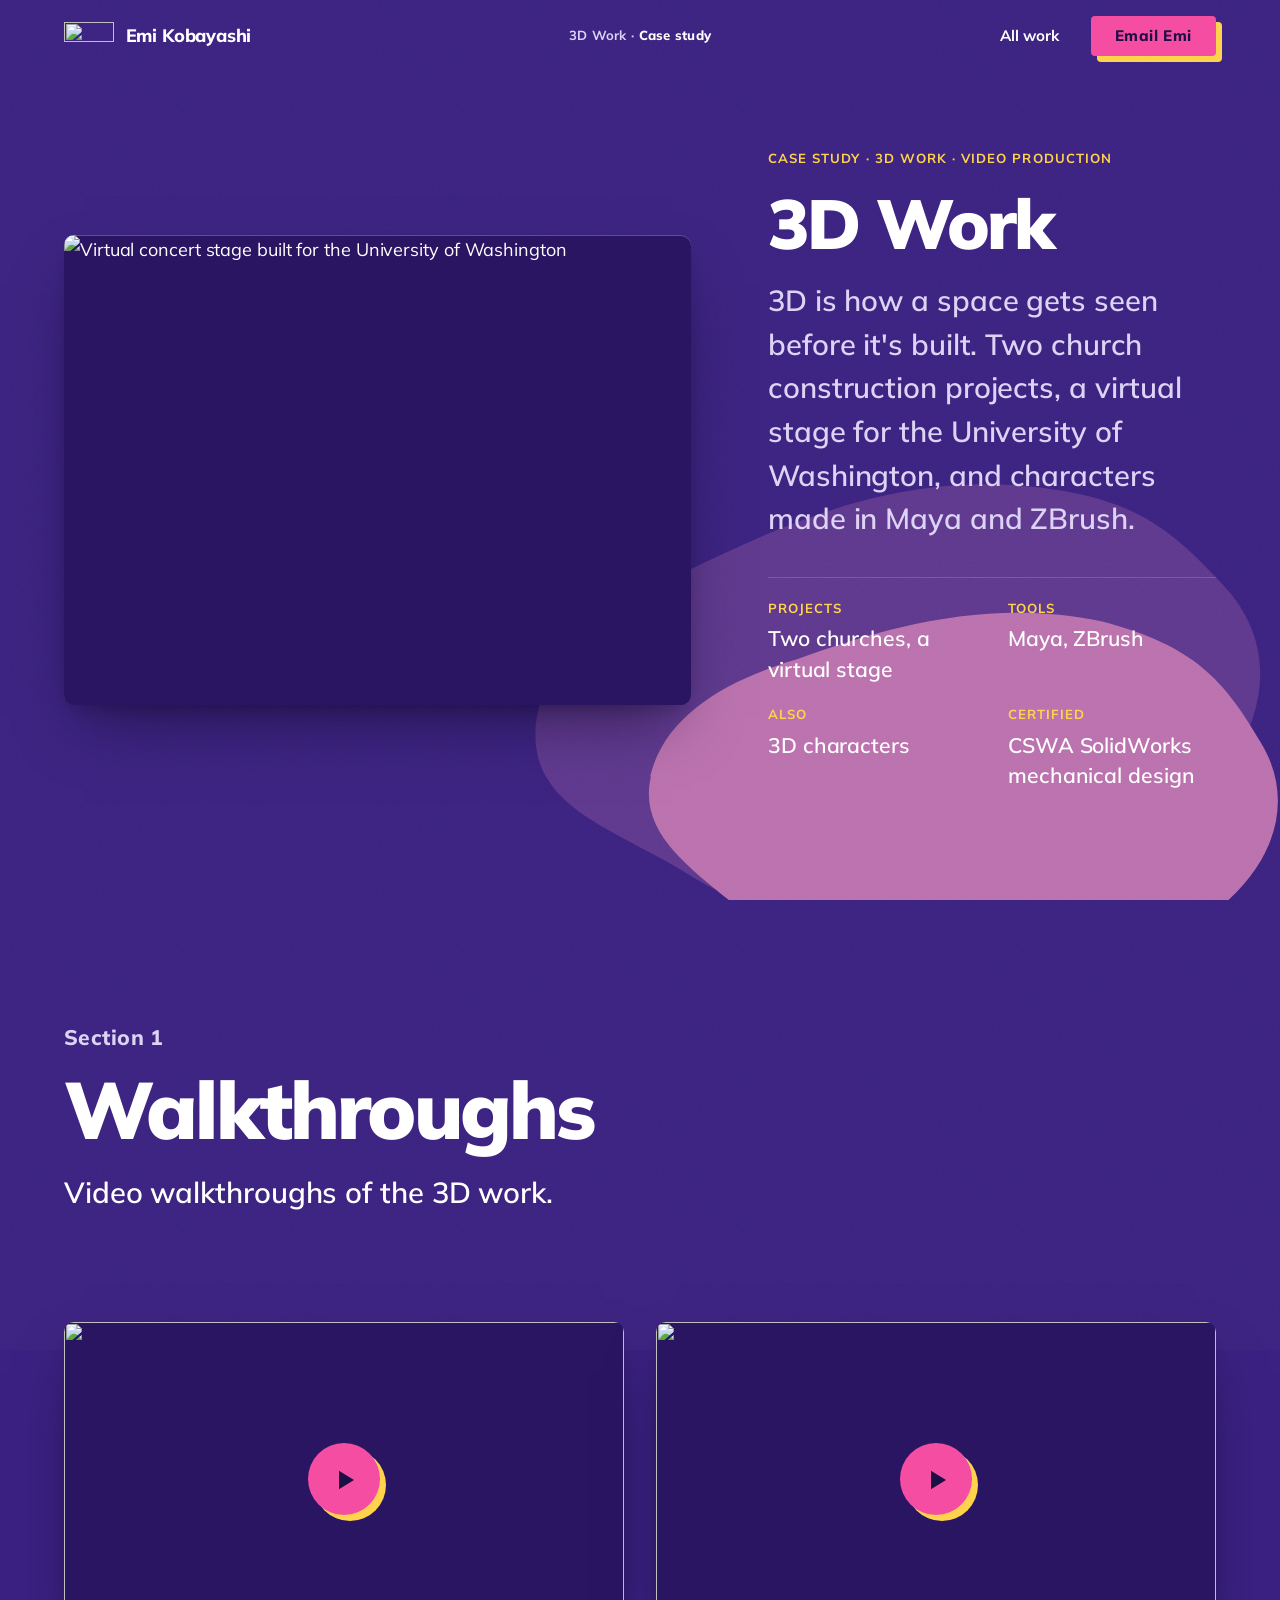
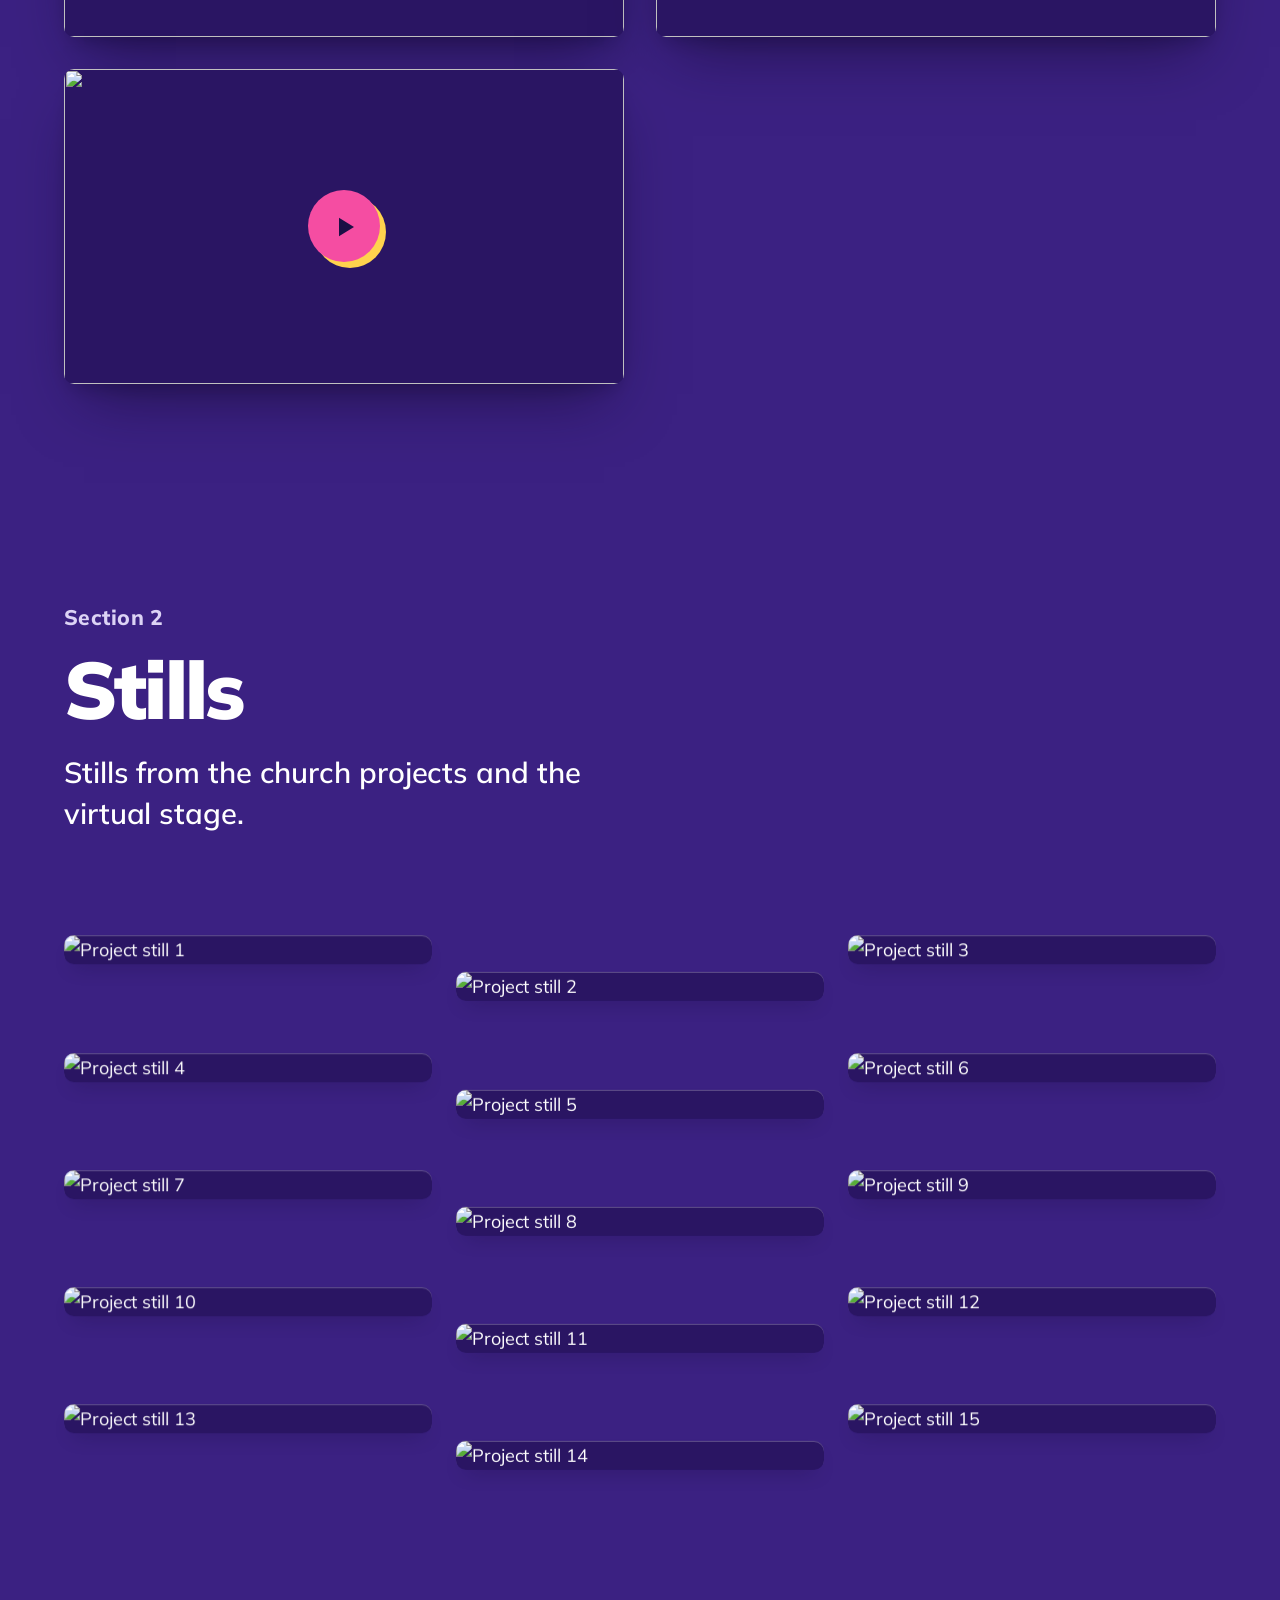
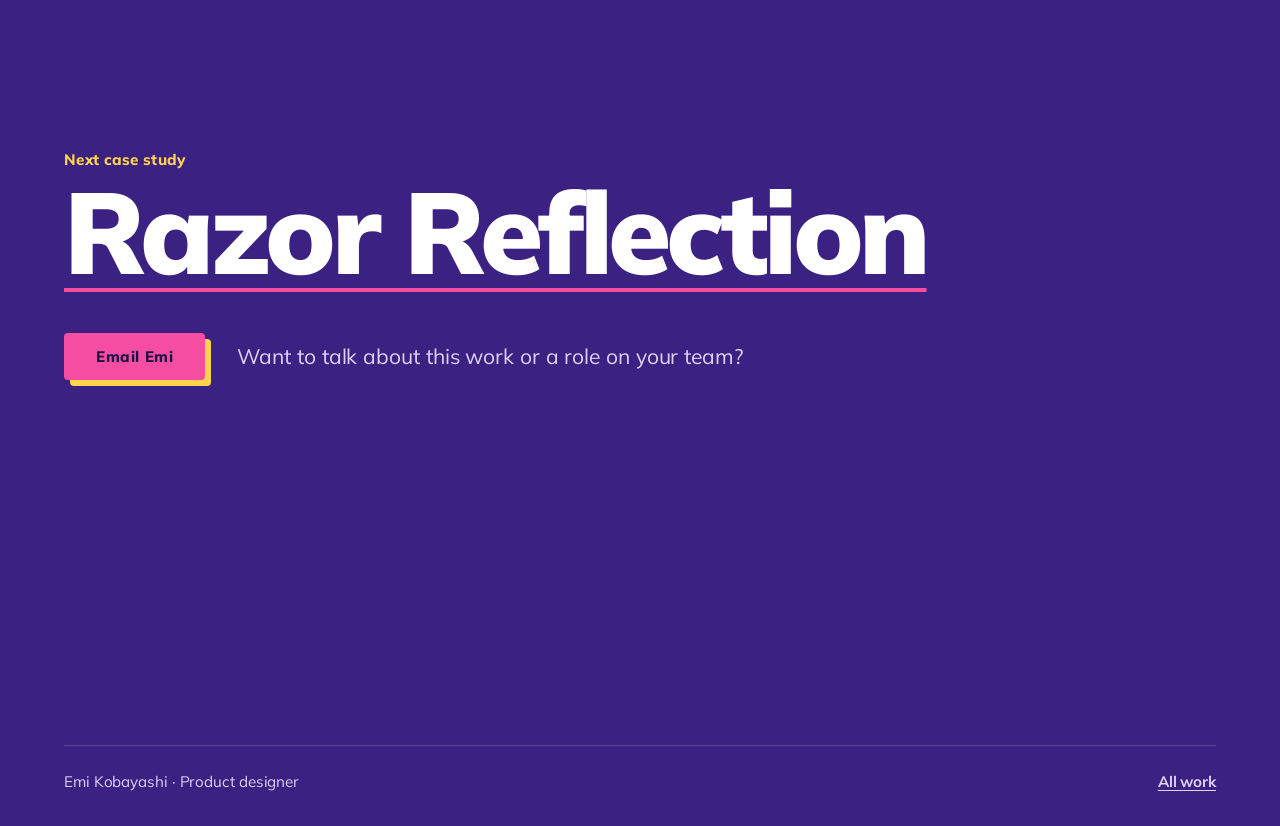
==== commit 48898ed6: "Add files via upload" ====
--- a/case-3d.html
+++ b/case-3d.html
@@ -10,7 +10,7 @@
 <link rel="preconnect" href="https://fonts.gstatic.com" crossorigin>
 <link rel="stylesheet" href="https://fonts.googleapis.com/css2?family=Mulish:wght@400;600;700;800;900&display=swap">
 <link rel="stylesheet" href="scrollcraft.css?v=3">
-<link rel="stylesheet" href="site.css?v=10">
+<link rel="stylesheet" href="site.css?v=11">
 <link rel="stylesheet" href="case.css?v=7">
 <script>
   /* ?motion=reduce forces the reduced-motion path for testing. */
--- a/site.css
+++ b/site.css
@@ -129,3 +129,6 @@
 html.has-cur, html.has-cur * { cursor: none !important; }
 /* Text fields keep the I-beam, so placing the caret stays precise. */
 html.has-cur input, html.has-cur textarea { cursor: text !important; }
+
+/* Hidden from view, still read by screen readers and search engines. */
+.sr-only { position: absolute; width: 1px; height: 1px; padding: 0; margin: -1px; overflow: hidden; clip: rect(0 0 0 0); white-space: nowrap; border: 0; }
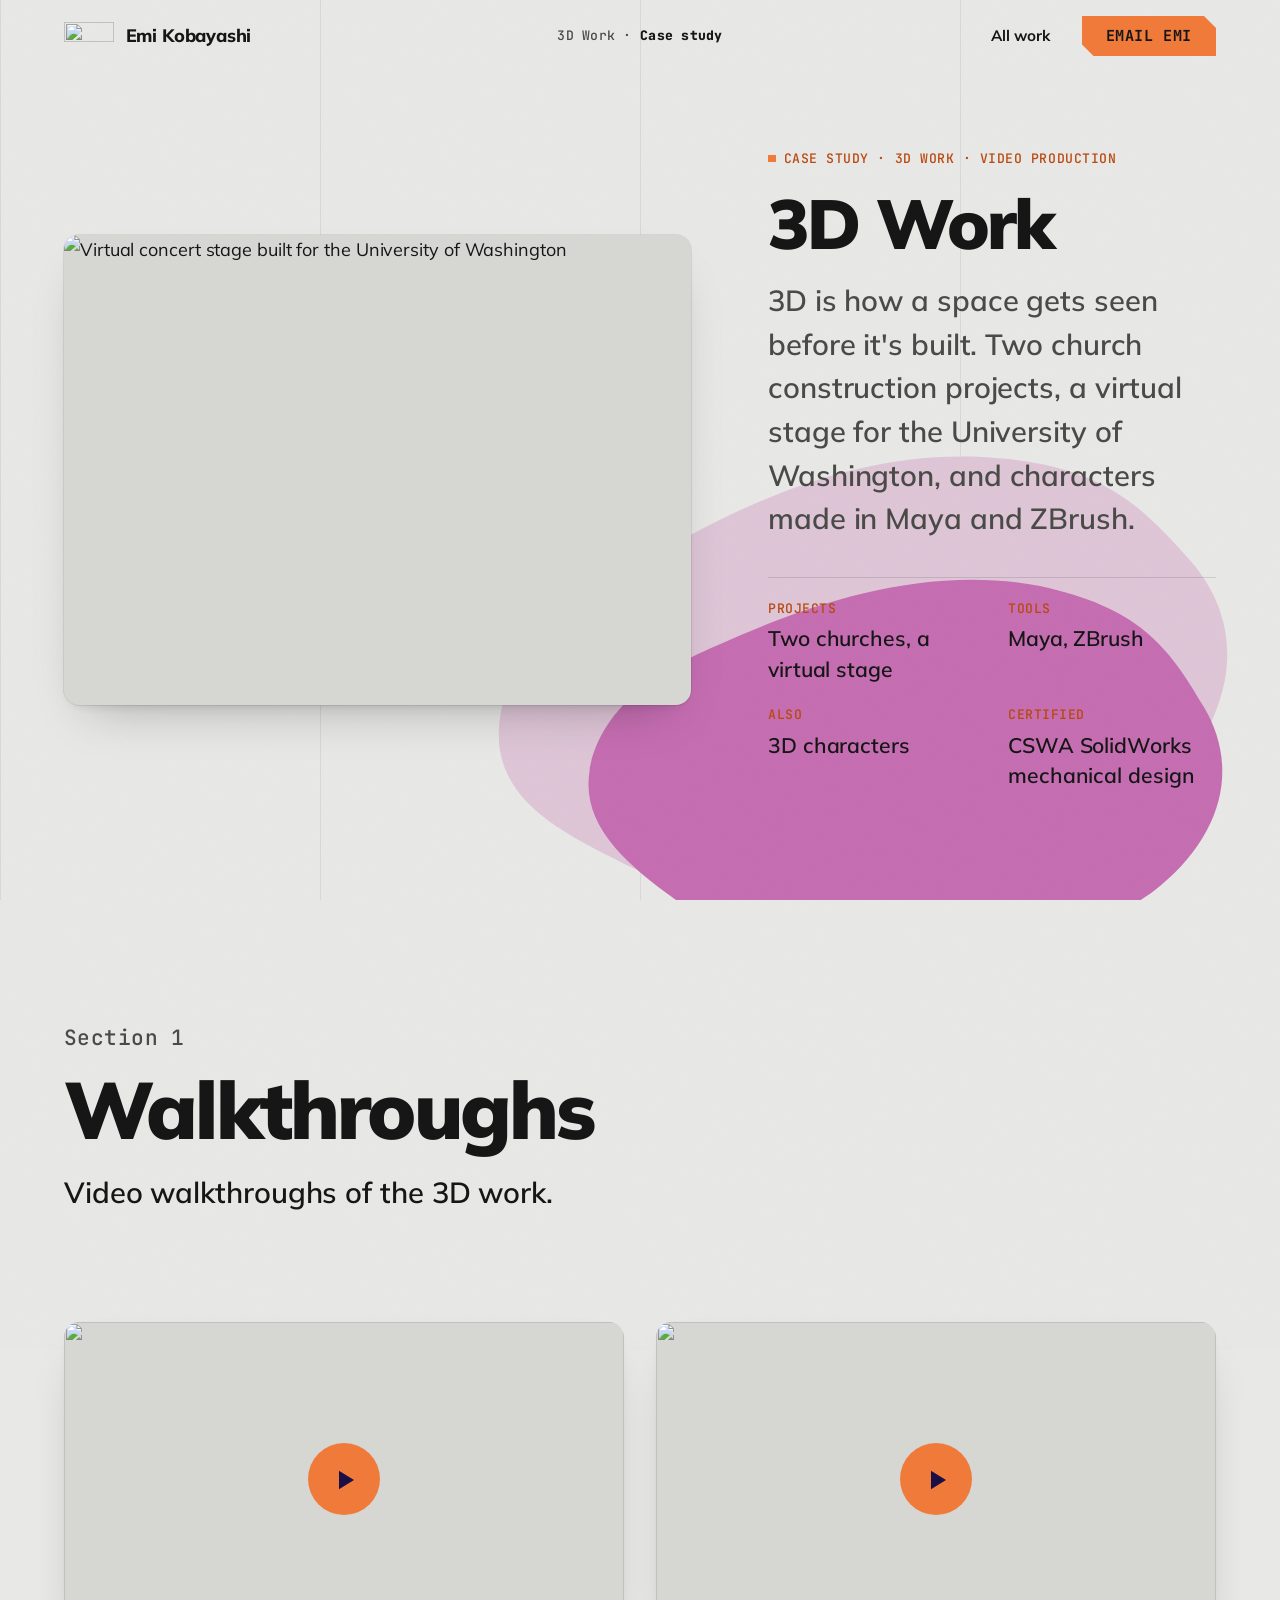
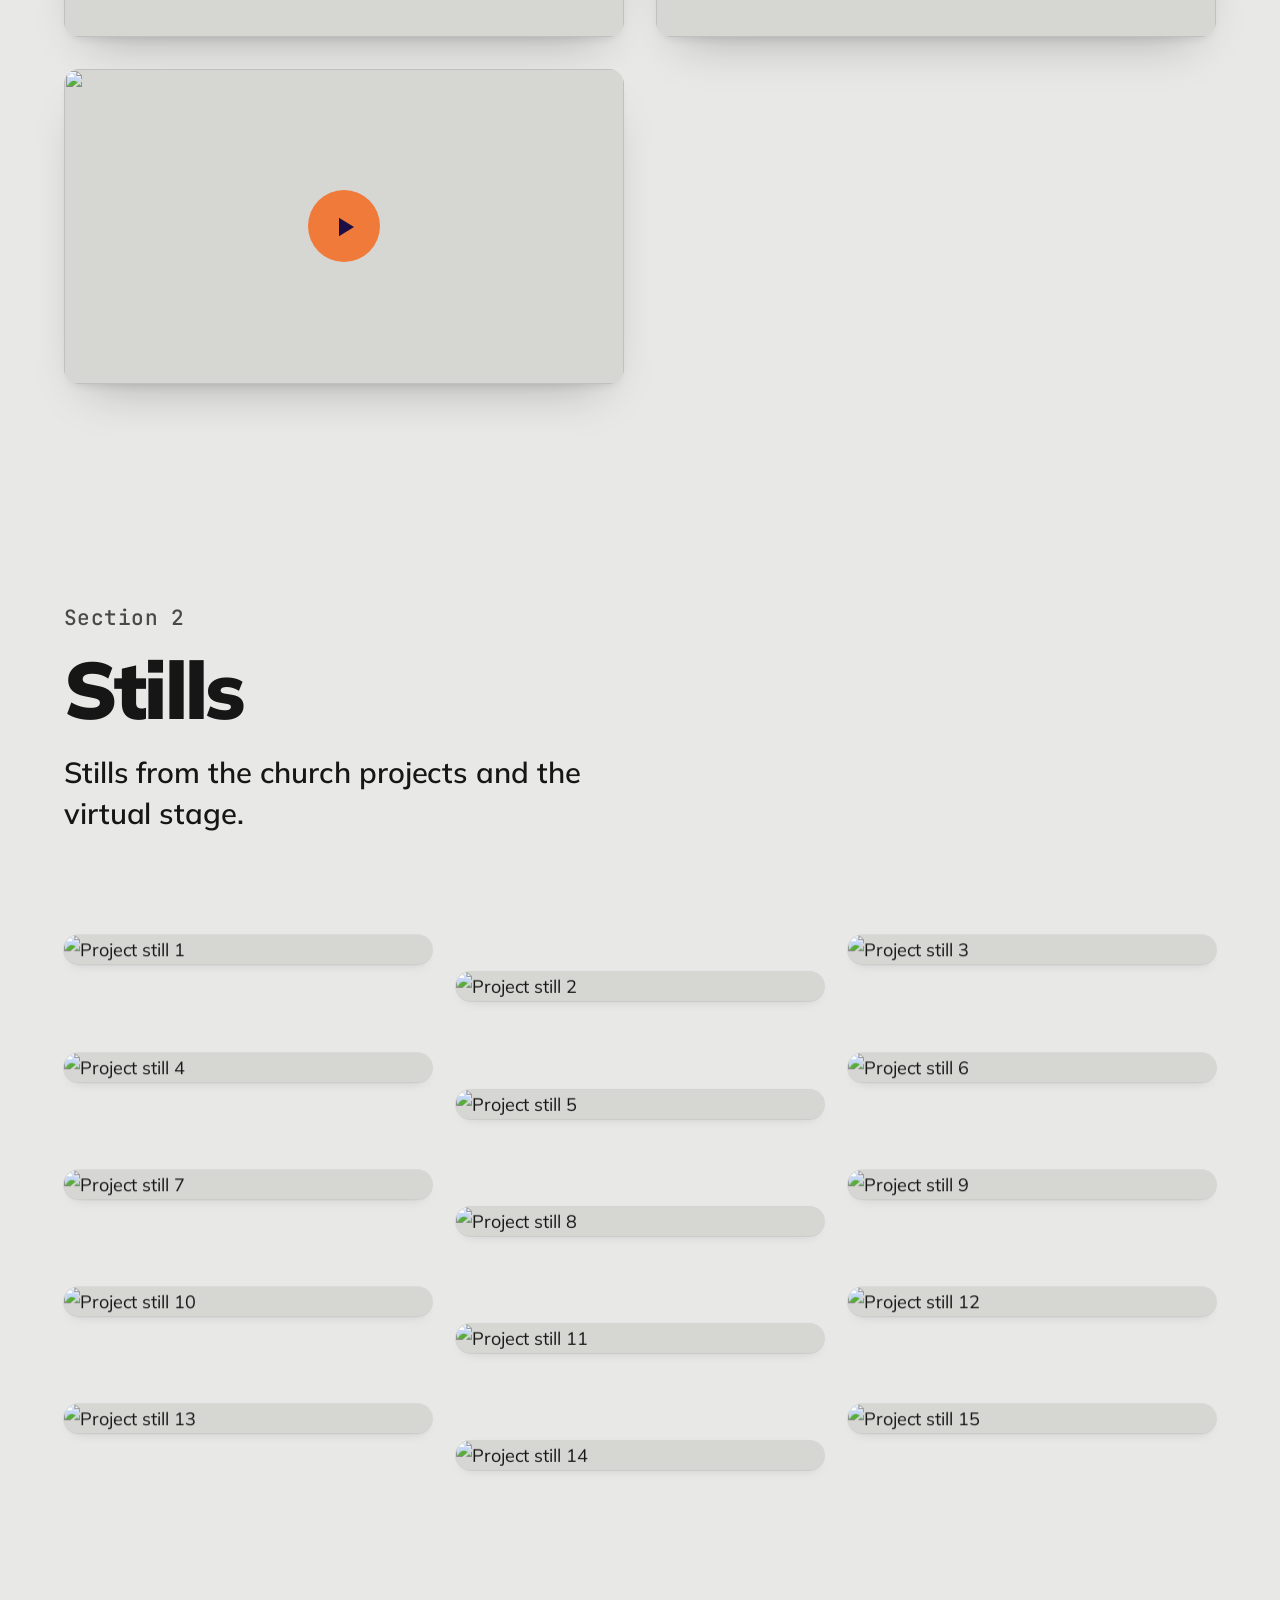
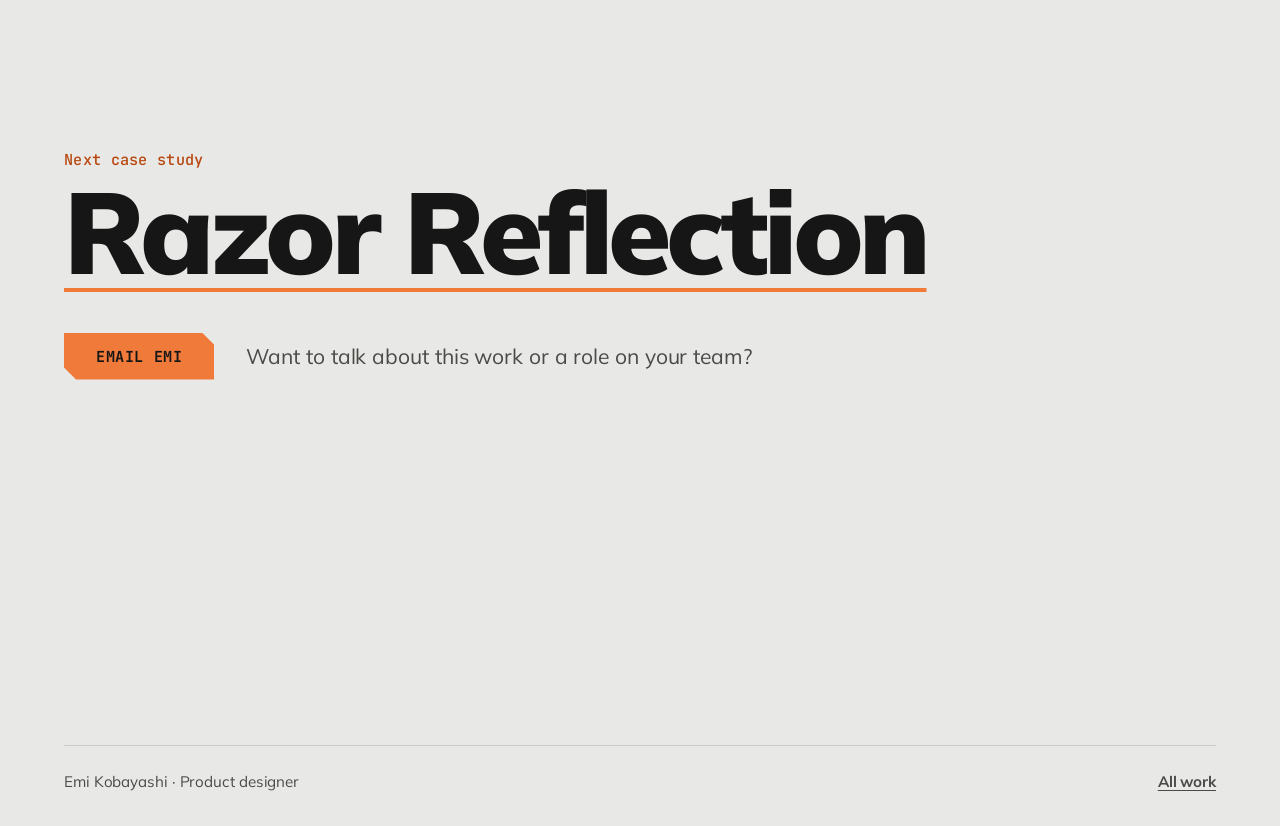
==== commit 70bc7dc9: "Add files via upload Changed color scheme" ====
--- a/case-3d.html
+++ b/case-3d.html
@@ -8,10 +8,10 @@
 <link rel="icon" href="https://emikobayashi.com/wp-content/uploads/2025/12/EK-Logo-scaled.png">
 <link rel="preconnect" href="https://fonts.googleapis.com">
 <link rel="preconnect" href="https://fonts.gstatic.com" crossorigin>
-<link rel="stylesheet" href="https://fonts.googleapis.com/css2?family=Mulish:wght@400;600;700;800;900&display=swap">
+<link rel="stylesheet" href="https://fonts.googleapis.com/css2?family=JetBrains+Mono:wght@500;700&family=Mulish:wght@400;600;700;800;900&display=swap">
 <link rel="stylesheet" href="scrollcraft.css?v=3">
-<link rel="stylesheet" href="site.css?v=11">
-<link rel="stylesheet" href="case.css?v=7">
+<link rel="stylesheet" href="site.css?v=13">
+<link rel="stylesheet" href="case.css?v=9">
 <script>
   /* ?motion=reduce forces the reduced-motion path for testing. */
   (function () {
@@ -109,8 +109,8 @@
 </main>
 
 <script src="scrollcraft.js"></script>
-<script src="blob.js?v=16"></script>
+<script src="blob.js?v=17"></script>
 <script src="cursor.js?v=4"></script>
-<script src="case.js?v=3"></script>
+<script src="case.js?v=4"></script>
 </body>
 </html>
--- a/site.css
+++ b/site.css
@@ -1,32 +1,39 @@
 /* Emi Kobayashi: shared site layer on top of scrollcraft.css.
-   The live site's world (deep purple, the morphing blob, Muli, pink buttons
-   with a yellow bar), kept and sharpened. */
+   A light drafting-sheet world: warm grey ground with a faint column grid,
+   black type, monospace labels, one signal orange, and the morphing blob
+   still shifting colour from section to section. */
 
 :root {
-  color-scheme: dark;
-  --sc-canvas:     #3B2182;
+  color-scheme: light;
+  --sc-canvas:     #E8E8E6;
   --sc-surface:    #FFFFFF;
-  --sc-ink:        #FFFFFF;
-  --sc-ink-soft:   #DCD3F5;
-  --sc-accent:     #F54DA2;
-  --sc-accent-ink: #1C0F45;
-  --ek-yellow:     #FFD34D;
-  --ek-deep:       #2A1563;
+  --sc-ink:        #161616;
+  --sc-ink-soft:   #4A4A47;
+  --sc-accent:     #F07A3A;
+  --sc-accent-ink: #161616;
+  --ek-mark:       #B8480F;  /* orange dark enough for small text on the grey */
+  --ek-deep:       #D6D6D3;
+  --ek-grid:       rgb(0 0 0 / 0.07);
+  --ek-radius:     clamp(12px, 1.2vw, 20px);  /* every image, video and card */
   --sc-font-display: "Mulish", "Muli", system-ui, sans-serif;
   --sc-font-text:    "Mulish", "Muli", system-ui, sans-serif;
-  --sc-shadow-color: 258 70% 8%;
-  --sc-e2: 0 6px 14px -4px hsl(var(--sc-shadow-color) / 0.35), 0 2px 4px hsl(var(--sc-shadow-color) / 0.2);
-  --sc-e3: 0 30px 60px -20px hsl(var(--sc-shadow-color) / 0.55), 0 10px 20px -10px hsl(var(--sc-shadow-color) / 0.35);
-  --sc-edge: inset 0 1px 0 rgb(255 255 255 / 0.25);
-  --sc-hairline: rgb(255 255 255 / 0.16);
+  --ek-mono: "JetBrains Mono", ui-monospace, monospace;
+  --sc-shadow-color: 0 0% 0%;
+  --sc-e2: 0 6px 14px -6px hsl(var(--sc-shadow-color) / 0.18), 0 2px 4px hsl(var(--sc-shadow-color) / 0.08);
+  --sc-e3: 0 24px 48px -24px hsl(var(--sc-shadow-color) / 0.28), 0 6px 14px -8px hsl(var(--sc-shadow-color) / 0.18);
+  --sc-edge: 0 0 0 1px rgb(0 0 0 / 0.08);
+  --sc-hairline: rgb(0 0 0 / 0.12);
   --bar-h: 4.5rem;
 }
 
 html { background: var(--sc-canvas); }
-body { background: var(--sc-canvas); color: var(--sc-ink); }
-.sc-grain { opacity: 0.05; z-index: 2; }
+body {
+  color: var(--sc-ink);
+  background: linear-gradient(to right, var(--ek-grid) 1px, transparent 1px) 0 0 / 25% 100% fixed, var(--sc-canvas);
+}
+.sc-grain { opacity: 0.025; z-index: 2; }
 img { display: block; }
-::selection { background: var(--ek-yellow); color: var(--sc-accent-ink); }
+::selection { background: var(--sc-accent); color: var(--sc-accent-ink); }
 
 /* -------------------------------------------------------------- the blob -- */
 .blob { position: fixed; inset: 0; width: 100%; height: 100%; z-index: 0; pointer-events: none; }
@@ -48,48 +55,50 @@
 .bar__sheet ul { display: flex; gap: var(--sc-6); list-style: none; margin: 0; padding: 0; }
 .bar__sheet ul a {
   position: relative; display: inline-block; color: var(--sc-ink); text-decoration: none; padding: 0.5rem 0;
-  font: 700 var(--sc-t-sm)/1 var(--sc-font-text); letter-spacing: 0.02em;
+  font: 500 var(--sc-t-sm)/1 var(--ek-mono); letter-spacing: 0.02em;
 }
 .bar__sheet ul a::after {
-  content: ""; position: absolute; left: 0; right: 0; bottom: 0; height: 3px; border-radius: 2px;
-  background: var(--ek-yellow); transform: scaleX(0); transform-origin: left;
+  content: ""; position: absolute; left: 0; right: 0; bottom: 0; height: 2px; border-radius: 0;
+  background: var(--sc-accent); transform: scaleX(0); transform-origin: left;
   transition: transform 220ms var(--sc-ease-out);
 }
 .bar__sheet ul a[aria-current="true"]::after { transform: scaleX(1); }
 @media (hover: hover) and (pointer: fine) { .bar__sheet ul a:hover::after { transform: scaleX(1); } }
 .bar__menu, .bar__close { display: none; }
-.bar__now { margin: 0; font: 700 var(--sc-t-xs)/1.2 var(--sc-font-text); color: var(--sc-ink-soft); letter-spacing: 0.02em; }
+.bar__now { margin: 0; font: 500 var(--sc-t-xs)/1.2 var(--ek-mono); color: var(--sc-ink-soft); letter-spacing: 0.02em; }
 .bar__now b { color: var(--sc-ink); font-weight: 800; }
 
 /* ------------------------------------------------------------- buttons -- */
 .btn {
   position: relative; display: inline-flex; align-items: center; justify-content: center;
   min-height: 2.9rem; padding: 0 var(--sc-6);
-  border: 0; border-radius: 4px; background: var(--sc-accent); color: var(--sc-accent-ink);
-  font: 800 var(--sc-t-sm)/1 var(--sc-font-text); letter-spacing: 0.04em; text-decoration: none; white-space: nowrap;
+  border: 0; border-radius: 0; background: var(--sc-accent); color: var(--sc-accent-ink);
+  font: 700 var(--sc-t-sm)/1 var(--ek-mono); letter-spacing: 0.04em; text-transform: uppercase; text-decoration: none; white-space: nowrap;
   cursor: pointer;
-  box-shadow: 6px 6px 0 var(--ek-yellow);
-  transition: transform 140ms var(--sc-ease-out), box-shadow 140ms var(--sc-ease-out);
+  /* Square, with two clipped corners. */
+  clip-path: polygon(0 0, calc(100% - 12px) 0, 100% 12px, 100% 100%, 12px 100%, 0 calc(100% - 12px));
+  transition: transform 140ms var(--sc-ease-out), filter 140ms var(--sc-ease-out);
 }
-/* The yellow bar is the live site's own button detail, kept on purpose. */
-.btn:active { transform: translate(3px, 3px); box-shadow: 3px 3px 0 var(--ek-yellow); }
-@media (hover: hover) and (pointer: fine) { .btn:hover { transform: translate(-2px, -2px); box-shadow: 8px 8px 0 var(--ek-yellow); } }
+.btn:active { transform: translate(1px, 1px); }
+@media (hover: hover) and (pointer: fine) { .btn:hover { filter: brightness(1.08); } }
 .btn--small { min-height: 2.5rem; padding: 0 var(--sc-5); }
 .btn:disabled { opacity: 0.5; cursor: not-allowed; }
 .link {
   color: var(--sc-ink); font-weight: 700; text-decoration: underline;
-  text-decoration-thickness: 2px; text-underline-offset: 0.3em; text-decoration-color: var(--ek-yellow);
+  text-decoration-thickness: 2px; text-underline-offset: 0.3em; text-decoration-color: var(--ek-mark);
 }
 a:focus-visible, button:focus-visible, input:focus-visible, textarea:focus-visible {
-  outline: 3px solid var(--ek-yellow); outline-offset: 3px; border-radius: 4px;
+  outline: 3px solid var(--ek-mark); outline-offset: 3px; border-radius: 4px;
 }
 
 /* -------------------------------------------------------- shared bits -- */
 .lbl__kind {
-  margin: 0; font: 700 var(--sc-t-xs)/1.3 var(--sc-font-text);
-  letter-spacing: var(--sc-track-wide); text-transform: uppercase; color: var(--ek-yellow);
+  margin: 0; font: 500 var(--sc-t-xs)/1.3 var(--ek-mono);
+  letter-spacing: 0.04em; text-transform: uppercase; color: var(--ek-mark);
 }
-.shot { margin: 0; overflow: hidden; border-radius: 10px; background: var(--ek-deep); box-shadow: var(--sc-e3), var(--sc-edge); }
+/* A small orange square marks each label, like a drafting tick. */
+.lbl__kind::before { content: ""; display: inline-block; width: 0.6em; height: 0.6em; margin-right: 0.6em; background: var(--sc-accent); vertical-align: 0.05em; }
+.shot { margin: 0; overflow: hidden; border-radius: var(--ek-radius); background: var(--ek-deep); box-shadow: var(--sc-e3), var(--sc-edge); }
 .shot img { width: 100%; height: 100%; object-fit: cover; }
 
 /* ------------------------------------------------------ the menu sheet -- */
@@ -97,7 +106,7 @@
   .bar__sheet { display: none; }
   .bar__menu {
     display: inline-flex; align-items: center; min-height: 2.75rem; padding: 0 var(--sc-4);
-    border: 1px solid var(--sc-hairline); border-radius: 4px; background: transparent; color: var(--sc-ink);
+    border: 1px solid var(--sc-hairline); border-radius: 0; background: transparent; color: var(--sc-ink);
     font: 700 var(--sc-t-sm)/1 var(--sc-font-text);
   }
   .bar.is-open { background: var(--sc-canvas); backdrop-filter: none; -webkit-backdrop-filter: none; }
@@ -111,19 +120,19 @@
   .bar.is-open .bar__sheet ul a { font: 800 var(--sc-t-2xl)/1.15 var(--sc-font-display); }
   .bar.is-open .bar__close {
     display: inline-flex; align-items: center; position: absolute; top: calc((var(--bar-h) - 2.75rem) / 2); right: var(--sc-gutter);
-    min-height: 2.75rem; padding: 0 var(--sc-4); border: 1px solid var(--sc-hairline); border-radius: 4px;
+    min-height: 2.75rem; padding: 0 var(--sc-4); border: 1px solid var(--sc-hairline); border-radius: 0;
     background: var(--sc-canvas); color: var(--sc-ink); font: 700 var(--sc-t-sm)/1 var(--sc-font-text);
   }
 }
 @media (max-width: 420px) { .bar__name { display: none; } }
 
 /* ----------------------------------------------------------- the cursor -- */
-/* Two layers: a solid blue dot on top, a larger see-through blue disc below
+/* Two layers: a solid black dot on top, a larger see-through orange disc below
    that trails, grows over anything clickable and squeezes on press. The
    native cursor is hidden only once a mouse has moved (cursor.js). */
 .cur { position: fixed; left: 0; top: 0; z-index: 9999; pointer-events: none; border-radius: 50%; opacity: 0; transition: opacity 200ms var(--sc-ease-out); will-change: transform; }
-.cur--dot { width: 16px; height: 16px; margin: -8px 0 0 -8px; background: #64BFFE; box-shadow: 0 0 0 1.5px rgb(28 15 69 / 0.35); }
-.cur--disc { width: 46px; height: 46px; margin: -23px 0 0 -23px; background: rgb(100 191 254 / 0.22); border: 1px solid rgb(100 191 254 / 0.5); }
+.cur--dot { width: 16px; height: 16px; margin: -8px 0 0 -8px; background: #161616; box-shadow: none; }
+.cur--disc { width: 46px; height: 46px; margin: -23px 0 0 -23px; background: rgb(240 122 58 / 0.2); border: 1px solid rgb(240 122 58 / 0.55); }
 html.has-cur .cur { opacity: 1; }
 html.has-cur.cur-out .cur { opacity: 0; }
 html.has-cur, html.has-cur * { cursor: none !important; }
--- a/case.css
+++ b/case.css
@@ -19,7 +19,7 @@
 .c-hero h1.c-hero__title--long { font-size: var(--sc-t-3xl); }
 .c-deck { margin: 0; color: var(--sc-ink-soft); font: 600 var(--sc-t-lg)/1.5 var(--sc-font-text); max-width: 34ch; text-wrap: pretty; }
 .c-meta { display: grid; grid-template-columns: 1fr 1fr; gap: var(--sc-5) var(--sc-6); margin: var(--sc-3) 0 0; padding-top: var(--sc-5); border-top: 1px solid var(--sc-hairline); }
-.c-meta dt { font: 700 var(--sc-t-xs)/1 var(--sc-font-text); letter-spacing: var(--sc-track-wide); text-transform: uppercase; color: var(--ek-yellow); margin-bottom: var(--sc-2); }
+.c-meta dt { font: 500 var(--sc-t-xs)/1 var(--ek-mono); letter-spacing: 0.04em; text-transform: uppercase; color: var(--ek-mark); margin-bottom: var(--sc-2); }
 .c-meta dd { margin: 0; line-height: 1.45; font-weight: 600; }
 .c-hero__go { display: flex; gap: var(--sc-6); align-items: center; flex-wrap: wrap; margin-top: var(--sc-2); }
 
@@ -36,21 +36,21 @@
 .c-ch--text .c-cols, .c-ch--wide .c-cols { display: grid; grid-template-columns: repeat(2, minmax(0, 1fr)); gap: var(--sc-6) var(--sc-8); }
 .c-ch--wide { grid-template-columns: minmax(0, 1fr); }
 .c-copy { display: grid; gap: var(--sc-4); align-content: start; }
-.c-num { margin: 0; font: 800 var(--sc-t-sm)/1 var(--sc-font-text); color: var(--ek-yellow); letter-spacing: 0.02em; }
+.c-num { margin: 0; font: 500 var(--sc-t-sm)/1 var(--ek-mono); color: var(--ek-mark); letter-spacing: 0.02em; }
 .c-copy h2 { margin: 0 0 var(--sc-2); font: 900 var(--sc-t-3xl)/0.96 var(--sc-font-display); letter-spacing: -0.035em; max-width: 16ch; text-wrap: balance; }
 .c-copy h3 { margin: var(--sc-4) 0 0; font: 800 var(--sc-t-lg)/1.2 var(--sc-font-display); }
 .c-copy p { margin: 0; color: var(--sc-ink-soft); line-height: 1.68; max-width: 60ch; text-wrap: pretty; }
 .c-copy p.lead { color: var(--sc-ink); font: 600 var(--sc-t-lg)/1.5 var(--sc-font-text); }
 .c-points { margin: var(--sc-2) 0 0; padding: 0; list-style: none; display: grid; gap: var(--sc-3); }
 .c-points li { position: relative; padding-left: var(--sc-6); color: var(--sc-ink-soft); line-height: 1.55; max-width: 58ch; }
-.c-points li::before { content: ""; position: absolute; left: 0.2rem; top: 0.55em; width: 8px; height: 8px; border-radius: 50%; background: var(--ek-yellow); }
+.c-points li::before { content: ""; position: absolute; left: 0.2rem; top: 0.55em; width: 8px; height: 8px; border-radius: 0; background: var(--sc-accent); }
 .c-points b, .c-steps b { color: var(--sc-ink); font-weight: 800; }
 .c-steps { margin: var(--sc-2) 0 0; padding: 0; list-style: none; display: grid; gap: var(--sc-4); counter-reset: step; }
 .c-steps[data-start="3"] { counter-reset: step 2; }
 .c-steps li { display: grid; grid-template-columns: 2.25rem 1fr; gap: var(--sc-3); color: var(--sc-ink-soft); line-height: 1.55; max-width: 60ch; }
 .c-steps li::before {
   counter-increment: step; content: counter(step); display: grid; place-items: center; width: 2rem; height: 2rem;
-  border-radius: 50%; background: var(--ek-yellow); color: var(--sc-accent-ink); font: 900 var(--sc-t-sm)/1 var(--sc-font-display);
+  border-radius: 0; background: var(--sc-accent); color: var(--sc-accent-ink); font: 900 var(--sc-t-sm)/1 var(--sc-font-display);
 }
 
 /* ------------------------------------------------------------- media -- */
@@ -71,30 +71,30 @@
 .c-gallery .shot:nth-child(3n + 2) { margin-top: var(--sc-8); }
 
 /* A YouTube facade: a still and a play button until clicked, so nothing loads from YouTube on its own. */
-.c-video { position: relative; aspect-ratio: 16 / 9; border-radius: 10px; overflow: hidden; background: var(--ek-deep); box-shadow: var(--sc-e3); }
+.c-video { position: relative; aspect-ratio: 16 / 9; border-radius: var(--ek-radius); overflow: hidden; background: var(--ek-deep); box-shadow: var(--sc-e3); }
 .c-video button { position: absolute; inset: 0; width: 100%; padding: 0; border: 0; background: none; cursor: pointer; }
 .c-video img { width: 100%; height: 100%; object-fit: cover; }
 .c-video button::after {
   content: ""; position: absolute; left: 50%; top: 50%; width: 4.5rem; height: 4.5rem; translate: -50% -50%; border-radius: 50%;
   background: var(--sc-accent) url("data:image/svg+xml,%3Csvg xmlns='http://www.w3.org/2000/svg' viewBox='0 0 24 24'%3E%3Cpath d='M9 6.5v11l9-5.5z' fill='%231C0F45'/%3E%3C/svg%3E") center / 55% no-repeat;
-  box-shadow: 6px 6px 0 var(--ek-yellow); transition: transform 160ms var(--sc-ease-out);
+  transition: transform 160ms var(--sc-ease-out);
 }
 @media (hover: hover) and (pointer: fine) { .c-video button:hover::after { transform: scale(1.06); } }
 .c-video iframe { position: absolute; inset: 0; width: 100%; height: 100%; border: 0; }
 .c-videos { display: grid; grid-template-columns: repeat(2, minmax(0, 1fr)); gap: var(--sc-6); margin-top: var(--sc-6); }
 
 /* ----------------------------------------------------- before and after -- */
-.compare { position: relative; aspect-ratio: 912 / 668; overflow: hidden; border-radius: 10px; box-shadow: var(--sc-e3), var(--sc-edge); background: #fff; --x: 50%; touch-action: pan-y; }
+.compare { position: relative; aspect-ratio: 912 / 668; overflow: hidden; border-radius: var(--ek-radius); box-shadow: var(--sc-e3), var(--sc-edge); background: #fff; --x: 50%; touch-action: pan-y; }
 .compare img { position: absolute; left: 0; top: 0; width: 100%; height: auto; max-width: none; user-select: none; pointer-events: none; }
 .compare__after { position: absolute; inset: 0; clip-path: inset(0 0 0 var(--x)); }
 .compare__after img { transform: translateY(-50.4%); }
-.compare__bar { position: absolute; top: 0; bottom: 0; left: var(--x); width: 3px; translate: -1.5px 0; background: var(--ek-yellow); pointer-events: none; }
-.compare__knob { position: absolute; top: 50%; left: var(--x); translate: -50% -50%; width: 3rem; height: 3rem; border-radius: 50%; background: var(--ek-yellow); color: var(--sc-accent-ink); box-shadow: var(--sc-e3); display: grid; place-items: center; pointer-events: none; }
+.compare__bar { position: absolute; top: 0; bottom: 0; left: var(--x); width: 3px; translate: -1.5px 0; background: var(--sc-accent); pointer-events: none; }
+.compare__knob { position: absolute; top: 50%; left: var(--x); translate: -50% -50%; width: 3rem; height: 3rem; border-radius: 50%; background: var(--sc-accent); color: var(--sc-accent-ink); box-shadow: var(--sc-e3); display: grid; place-items: center; pointer-events: none; }
 .compare__tag { position: absolute; bottom: var(--sc-4); padding: 0.4rem 0.7rem; border-radius: 4px; background: var(--sc-accent-ink); color: #fff; font: 800 var(--sc-t-xs)/1 var(--sc-font-text); pointer-events: none; }
 .compare__tag--before { left: var(--sc-4); }
 .compare__tag--after { right: var(--sc-4); }
 .compare input { position: absolute; inset: 0; width: 100%; height: 100%; margin: 0; opacity: 0; cursor: ew-resize; }
-.compare:has(input:focus-visible) { outline: 3px solid var(--ek-yellow); outline-offset: 4px; }
+.compare:has(input:focus-visible) { outline: 3px solid var(--ek-mark); outline-offset: 4px; }
 
 /* ----------------------------------------------------------- outcomes -- */
 .c-out { padding: calc(var(--bar-h) + var(--sc-7)) var(--sc-gutter) var(--sc-9); }
@@ -102,15 +102,15 @@
 .c-nums { display: grid; grid-template-columns: repeat(3, minmax(0, 1fr)); gap: var(--sc-8) var(--sc-7); max-width: var(--sc-maxw); margin: 0; }
 .c-nums div { display: grid; gap: var(--sc-3); align-content: start; padding-top: var(--sc-5); border-top: 1px solid var(--sc-hairline); }
 .c-nums dt { order: 2; color: var(--sc-ink-soft); line-height: 1.5; max-width: 30ch; }
-.c-nums dd { margin: 0; font: 900 clamp(2.8rem, 1.6rem + 3.6vw, 5.5rem)/0.95 var(--sc-font-display); letter-spacing: -0.04em; color: var(--ek-yellow); font-variant-numeric: tabular-nums; }
+.c-nums dd { margin: 0; font: 900 clamp(2.8rem, 1.6rem + 3.6vw, 5.5rem)/0.95 var(--sc-font-display); letter-spacing: -0.04em; color: var(--ek-mark); font-variant-numeric: tabular-nums; }
 
 /* -------------------------------------------------------------- close -- */
 .c-close { min-height: 90svh; display: grid; align-content: space-between; gap: var(--sc-8); padding: calc(var(--bar-h) + var(--sc-8)) var(--sc-gutter) var(--sc-6); }
 .c-next { display: grid; gap: var(--sc-4); justify-items: start; }
 .c-next a.c-next__link { color: var(--sc-ink); text-decoration: none; display: grid; gap: var(--sc-3); }
-.c-next__link span { font: 800 var(--sc-t-sm)/1 var(--sc-font-text); color: var(--ek-yellow); letter-spacing: 0.02em; }
+.c-next__link span { font: 500 var(--sc-t-sm)/1 var(--ek-mono); color: var(--ek-mark); letter-spacing: 0.02em; }
 .c-next__link b { font: 900 var(--sc-t-4xl)/0.92 var(--sc-font-display); letter-spacing: -0.04em; text-decoration: underline; text-decoration-thickness: 4px; text-underline-offset: 0.12em; text-decoration-color: var(--sc-accent); }
-@media (hover: hover) and (pointer: fine) { .c-next__link:hover b { text-decoration-color: var(--ek-yellow); } }
+@media (hover: hover) and (pointer: fine) { .c-next__link:hover b { text-decoration-color: var(--ek-mark); } }
 .c-close__ask { display: flex; align-items: center; gap: var(--sc-6); flex-wrap: wrap; margin-top: var(--sc-6); }
 .c-close__ask p { margin: 0; color: var(--sc-ink-soft); max-width: 40ch; line-height: 1.55; }
 .c-foot { display: flex; justify-content: space-between; gap: var(--sc-5); flex-wrap: wrap; padding-top: var(--sc-5); border-top: 1px solid var(--sc-hairline); font-size: var(--sc-t-sm); color: var(--sc-ink-soft); }
@@ -169,7 +169,7 @@
 .c-video__play {
   width: 4.5rem; height: 4.5rem; border-radius: 50%;
   background: var(--sc-accent) url("data:image/svg+xml,%3Csvg xmlns='http://www.w3.org/2000/svg' viewBox='0 0 24 24'%3E%3Cpath d='M9 6.5v11l9-5.5z' fill='%231C0F45'/%3E%3C/svg%3E") center / 55% no-repeat;
-  box-shadow: 6px 6px 0 var(--ek-yellow); transition: transform 160ms var(--sc-ease-out);
+  transition: transform 160ms var(--sc-ease-out);
 }
 .c-video__label { font: 800 var(--sc-t-base)/1 var(--sc-font-text); letter-spacing: 0.02em; }
 @media (hover: hover) and (pointer: fine) { .c-video__link:hover .c-video__play { transform: scale(1.06); } }
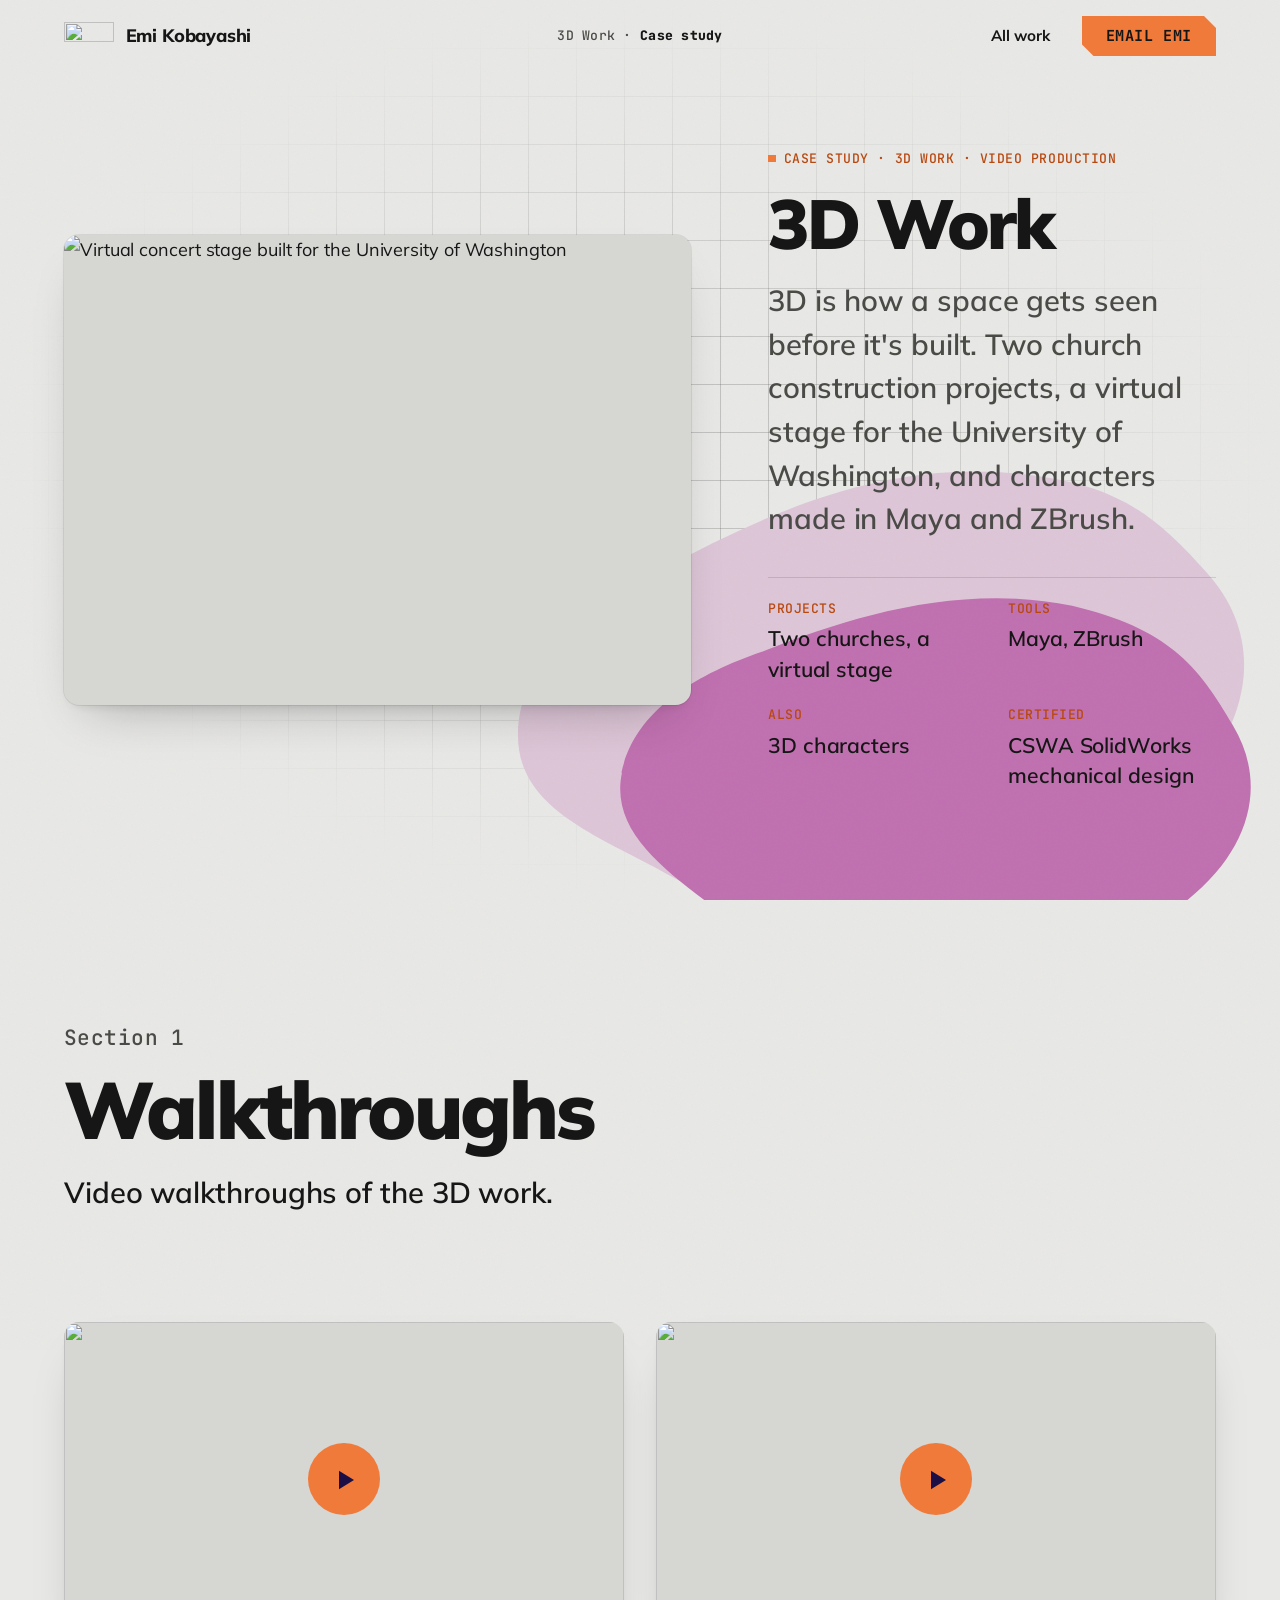
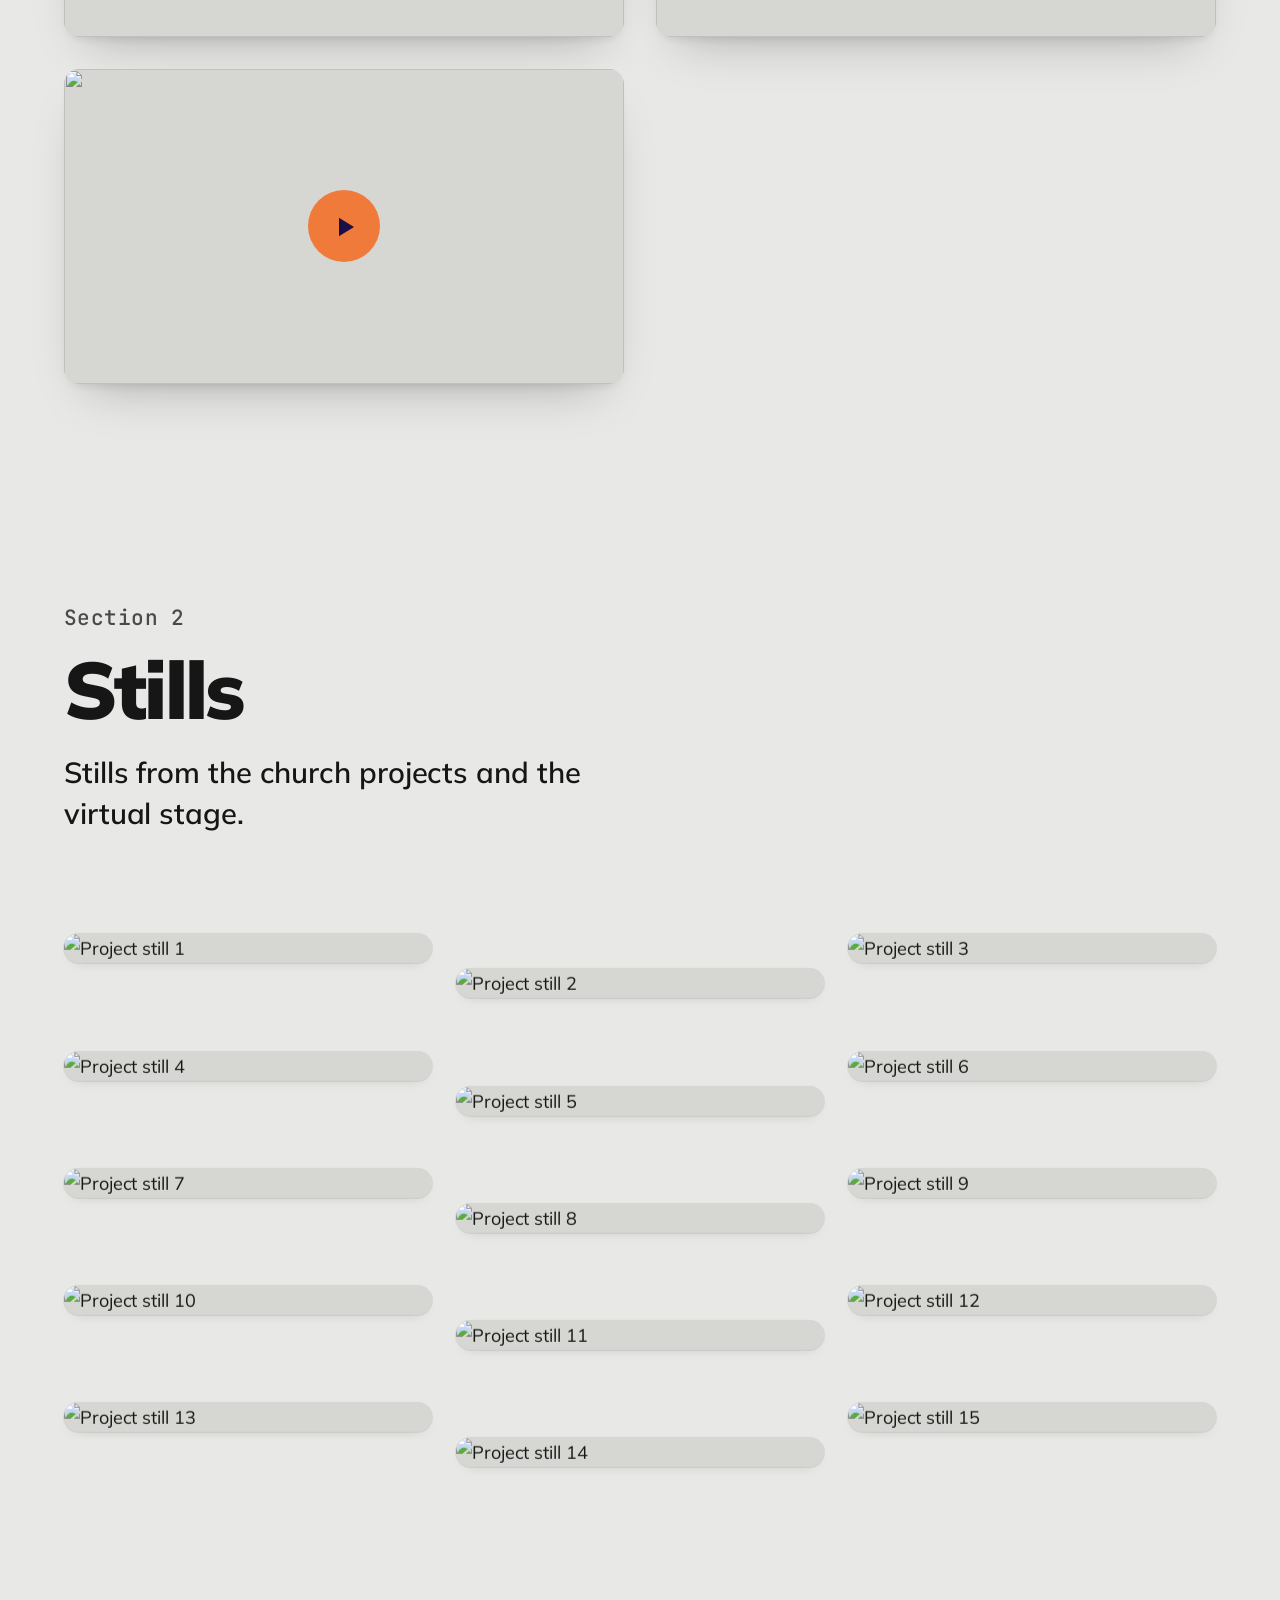
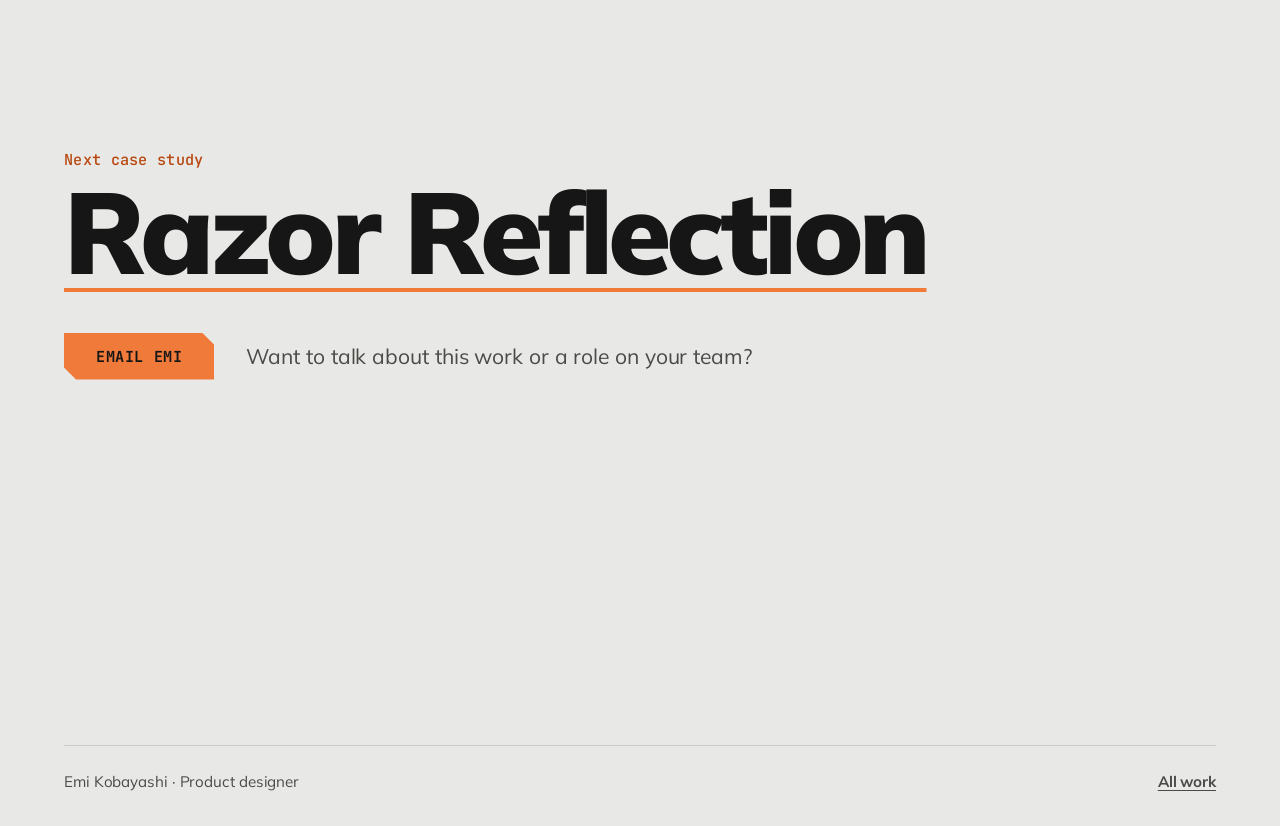
==== commit da1dae5a: "Add files via upload" ====
--- a/case-3d.html
+++ b/case-3d.html
@@ -10,7 +10,7 @@
 <link rel="preconnect" href="https://fonts.gstatic.com" crossorigin>
 <link rel="stylesheet" href="https://fonts.googleapis.com/css2?family=JetBrains+Mono:wght@500;700&family=Mulish:wght@400;600;700;800;900&display=swap">
 <link rel="stylesheet" href="scrollcraft.css?v=3">
-<link rel="stylesheet" href="site.css?v=13">
+<link rel="stylesheet" href="site.css?v=16">
 <link rel="stylesheet" href="case.css?v=9">
 <script>
   /* ?motion=reduce forces the reduced-motion path for testing. */
--- a/site.css
+++ b/site.css
@@ -13,7 +13,7 @@
   --sc-accent-ink: #161616;
   --ek-mark:       #B8480F;  /* orange dark enough for small text on the grey */
   --ek-deep:       #D6D6D3;
-  --ek-grid:       rgb(0 0 0 / 0.07);
+  --ek-grid:       rgb(0 0 0 / 0.16);
   --ek-radius:     clamp(12px, 1.2vw, 20px);  /* every image, video and card */
   --sc-font-display: "Mulish", "Muli", system-ui, sans-serif;
   --sc-font-text:    "Mulish", "Muli", system-ui, sans-serif;
@@ -27,9 +27,21 @@
 }
 
 html { background: var(--sc-canvas); }
-body {
-  color: var(--sc-ink);
-  background: linear-gradient(to right, var(--ek-grid) 1px, transparent 1px) 0 0 / 25% 100% fixed, var(--sc-canvas);
+body { color: var(--sc-ink); background: transparent; }
+/* The grid is the bottom layer: above the page colour, below the blob and
+   everything else. Crisp in the middle of the screen, fading to the edges. */
+body::before {
+  content: ""; position: fixed; inset: 0; z-index: -1; pointer-events: none;
+  background:
+    linear-gradient(to right, var(--ek-grid) 1px, transparent 1px) 0 0 / 48px 48px,
+    linear-gradient(to bottom, var(--ek-grid) 1px, transparent 1px) 0 0 / 48px 48px;
+  /* An eased fade: full strength in the middle, then a long soft falloff
+     that reaches nothing right at each edge of the screen. */
+  --fade: radial-gradient(ellipse closest-side at 50% 50%,
+    #000 0%, #000 22%, rgb(0 0 0 / 0.86) 38%, rgb(0 0 0 / 0.62) 54%,
+    rgb(0 0 0 / 0.36) 70%, rgb(0 0 0 / 0.15) 84%, rgb(0 0 0 / 0.04) 94%, transparent 100%);
+  -webkit-mask: var(--fade);
+          mask: var(--fade);
 }
 .sc-grain { opacity: 0.025; z-index: 2; }
 img { display: block; }
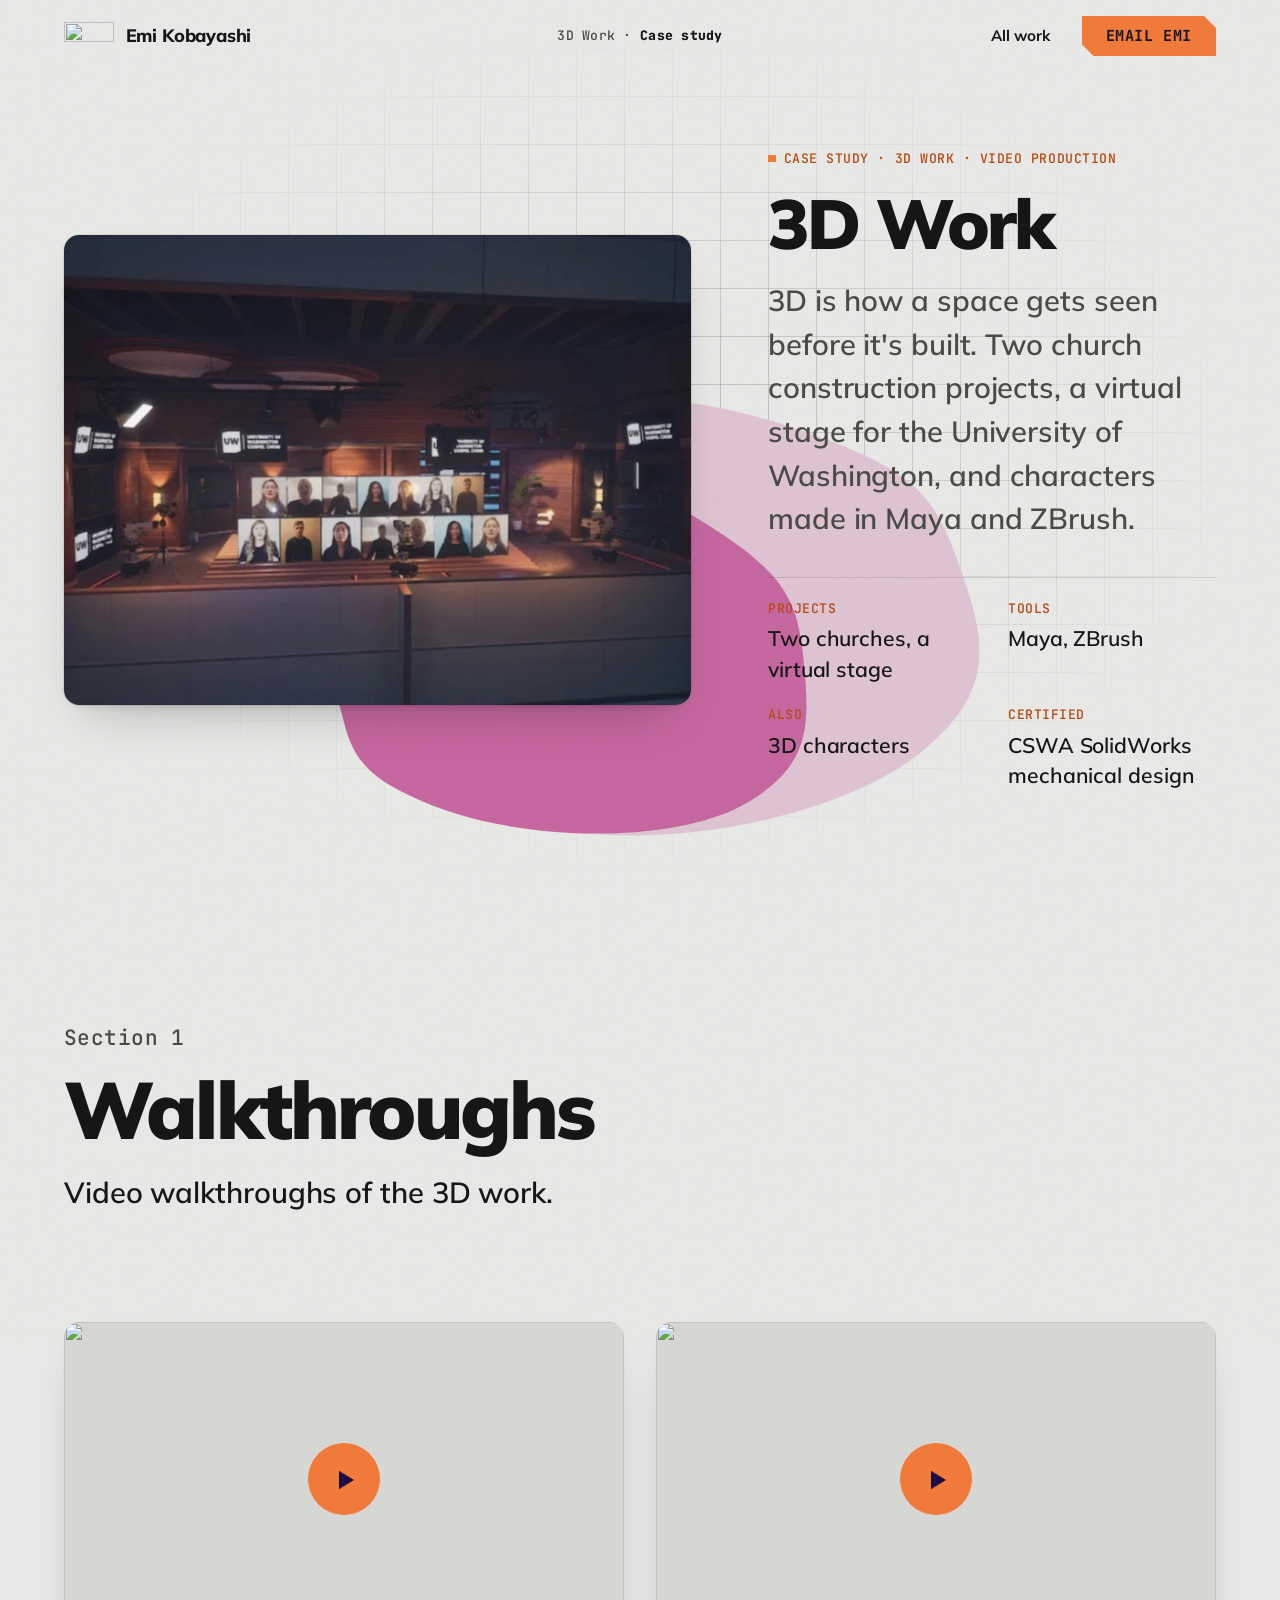
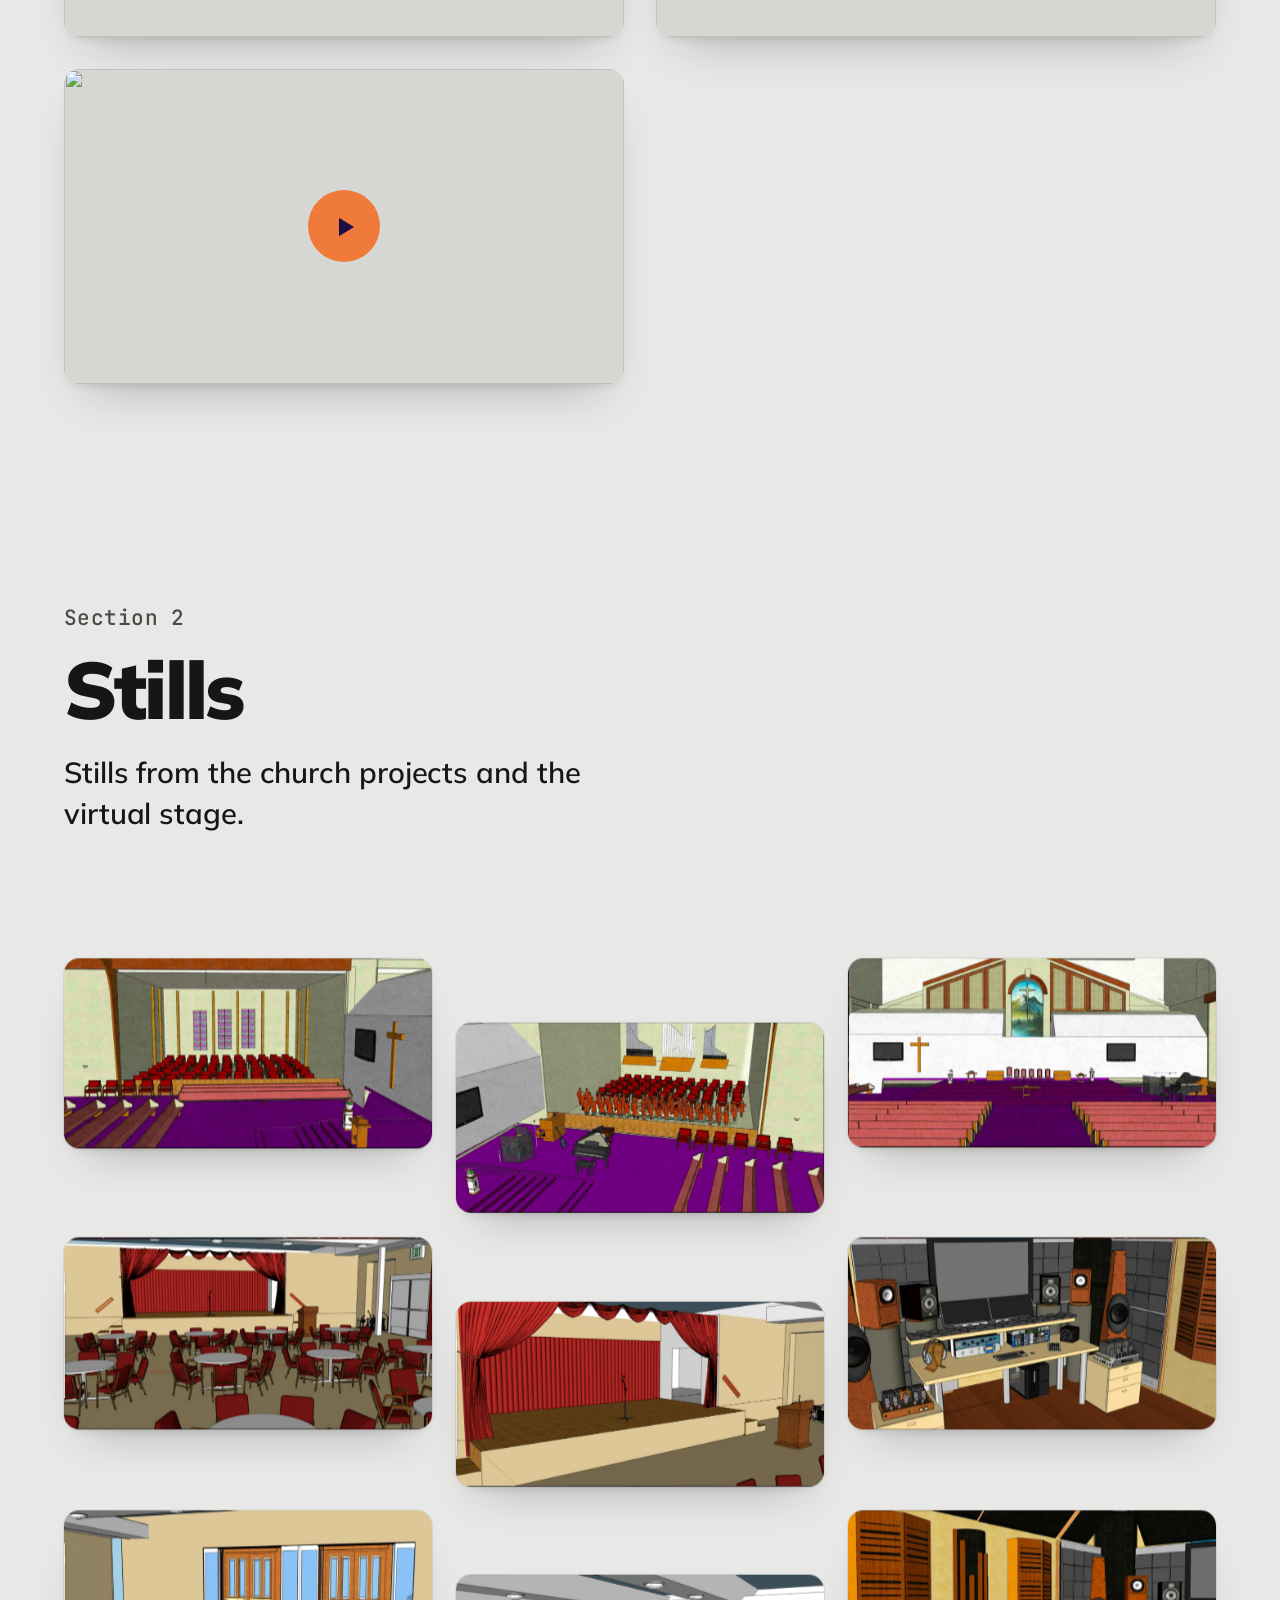
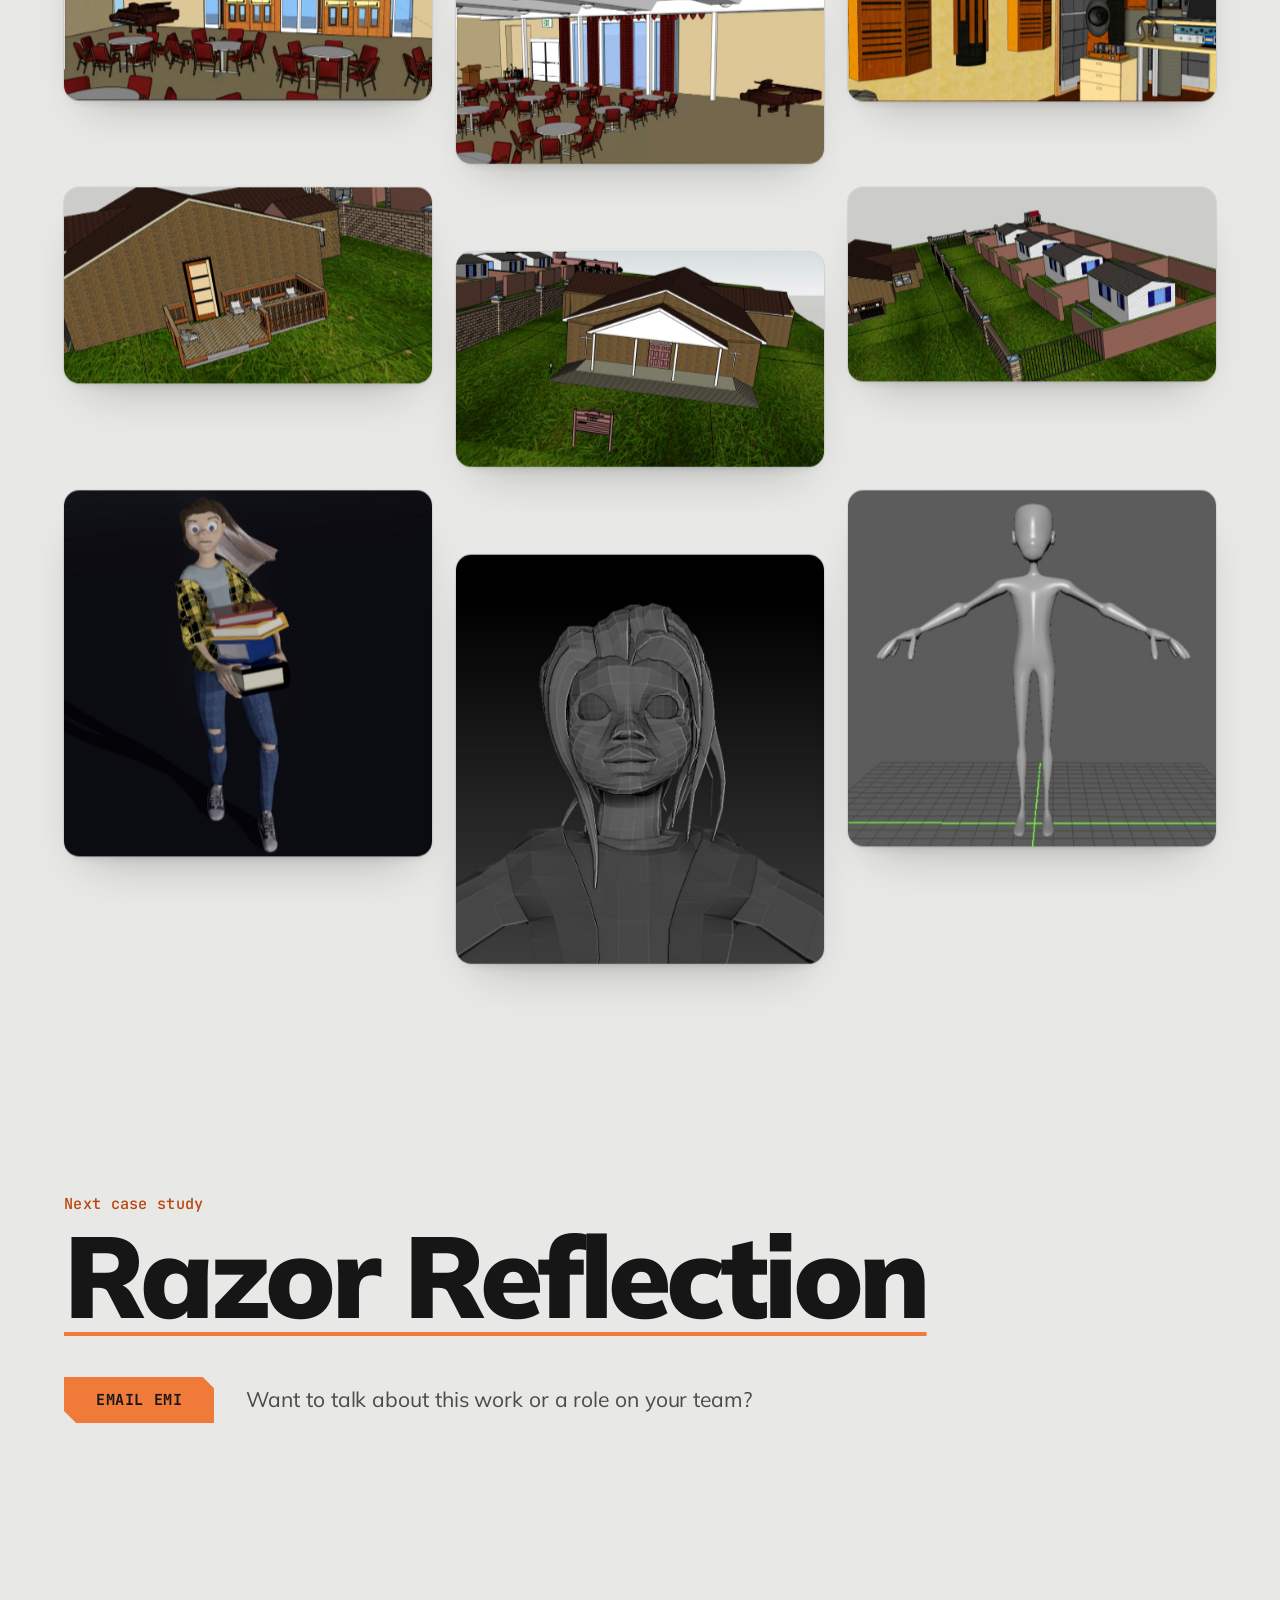
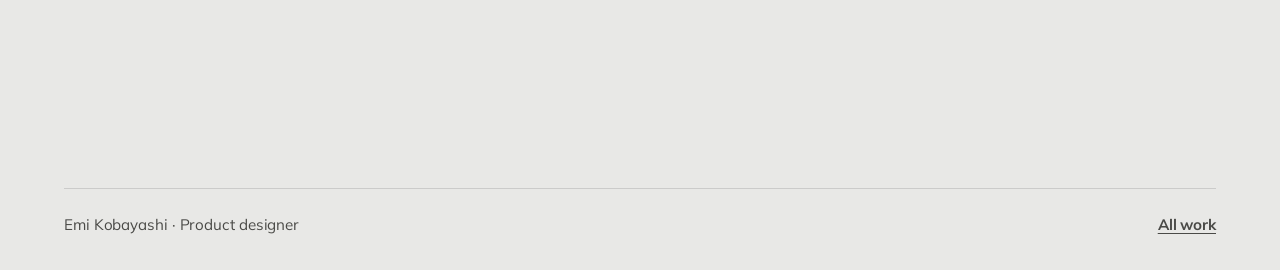
==== commit 93885025: "Add files via upload" ====
--- a/case-3d.html
+++ b/case-3d.html
@@ -5,7 +5,7 @@
 <meta name="viewport" content="width=device-width, initial-scale=1, viewport-fit=cover">
 <title>3D Work · Emi Kobayashi</title>
 <meta name="description" content="Emi Kobayashi's 3D work: pre-construction visualisation for two churches, a virtual stage for the University of Washington, and characters in Maya and ZBrush.">
-<link rel="icon" href="https://emikobayashi.com/wp-content/uploads/2025/12/EK-Logo-scaled.png">
+<link rel="icon" href="img/2025-12-EK-Logo-scaled.png">
 <link rel="preconnect" href="https://fonts.googleapis.com">
 <link rel="preconnect" href="https://fonts.gstatic.com" crossorigin>
 <link rel="stylesheet" href="https://fonts.googleapis.com/css2?family=JetBrains+Mono:wght@500;700&family=Mulish:wght@400;600;700;800;900&display=swap">
@@ -30,7 +30,7 @@
 
 <header class="bar" id="bar">
   <a class="bar__mark" href="index.html" aria-label="Emi Kobayashi, all work">
-    <img src="https://emikobayashi.com/wp-content/uploads/2025/12/EK-Logo-scaled.png" width="64" height="40" alt="">
+    <img src="img/2025-12-EK-Logo-scaled.png" width="64" height="40" alt="">
     <span class="bar__name">Emi Kobayashi</span>
   </a>
   <p class="bar__now cs-now" aria-live="polite"><span id="folio-num">3D Work</span> · <b id="folio-title">Case study</b></p>
@@ -43,7 +43,7 @@
 <main id="top">
 
   <section class="c-hero" data-blob-at="1" data-blob-side="left">
-    <div class="c-hero__media"><div data-sc-tilt="4"><figure class="shot"><img src="https://emikobayashi.com/wp-content/uploads/2018/03/UW-3-1024x587.png" width="1024" height="587" alt="Virtual concert stage built for the University of Washington" fetchpriority="high"></figure></div></div>
+    <div class="c-hero__media"><div data-sc-tilt="4"><figure class="shot"><img src="img/2018-03-UW-3-1024x587.jpg" width="1024" height="587" alt="Virtual concert stage built for the University of Washington" fetchpriority="high"></figure></div></div>
     <div class="c-hero__copy">
       <p class="lbl__kind">Case study · 3D work · Video production</p>
       <h1>3D Work</h1>
@@ -77,21 +77,21 @@
       <p class="lead">Stills from the church projects and the virtual stage.</p>
     </div>
     <div class="c-gallery">
-      <figure class="shot" data-sc-parallax="-0.5"><img src="https://emikobayashi.com/wp-content/uploads/2018/02/Chapel-1.jpg" alt="Project still 1" loading="lazy"></figure>
-      <figure class="shot" data-sc-parallax="-1.1"><img src="https://emikobayashi.com/wp-content/uploads/2018/02/Choir.jpg" alt="Project still 2" loading="lazy"></figure>
-      <figure class="shot" data-sc-parallax="-0.5"><img src="https://emikobayashi.com/wp-content/uploads/2018/02/Pulpit-1.jpg" alt="Project still 3" loading="lazy"></figure>
-      <figure class="shot" data-sc-parallax="-0.5"><img src="https://emikobayashi.com/wp-content/uploads/2018/02/fh_stage_zoomed_out.png" alt="Project still 4" loading="lazy"></figure>
-      <figure class="shot" data-sc-parallax="-1.1"><img src="https://emikobayashi.com/wp-content/uploads/2018/02/fh_stage_zoomed_in.png" alt="Project still 5" loading="lazy"></figure>
-      <figure class="shot" data-sc-parallax="-0.5"><img src="https://emikobayashi.com/wp-content/uploads/2018/02/pr_console.png" alt="Project still 6" loading="lazy"></figure>
-      <figure class="shot" data-sc-parallax="-0.5"><img src="https://emikobayashi.com/wp-content/uploads/2018/02/fh_double_doors.png" alt="Project still 7" loading="lazy"></figure>
-      <figure class="shot" data-sc-parallax="-1.1"><img src="https://emikobayashi.com/wp-content/uploads/2018/02/fh_right_windows.png" alt="Project still 8" loading="lazy"></figure>
-      <figure class="shot" data-sc-parallax="-0.5"><img src="https://emikobayashi.com/wp-content/uploads/2018/02/pr_left_wall.jpg" alt="Project still 9" loading="lazy"></figure>
-      <figure class="shot" data-sc-parallax="-0.5"><img src="https://emikobayashi.com/wp-content/uploads/2018/02/Screenshot-2025-12-14-at-9.07.12-PM-scaled.png" alt="Project still 10" loading="lazy"></figure>
-      <figure class="shot" data-sc-parallax="-1.1"><img src="https://emikobayashi.com/wp-content/uploads/2018/02/Screenshot-2025-12-14-at-9.11.12-PM-scaled.png" alt="Project still 11" loading="lazy"></figure>
-      <figure class="shot" data-sc-parallax="-0.5"><img src="https://emikobayashi.com/wp-content/uploads/2018/02/Screenshot-2025-12-14-at-9.13.35-PM-scaled.png" alt="Project still 12" loading="lazy"></figure>
-      <figure class="shot" data-sc-parallax="-0.5"><img src="https://emikobayashi.com/wp-content/uploads/2018/02/IMG_5980.jpg" alt="Project still 13" loading="lazy"></figure>
-      <figure class="shot" data-sc-parallax="-1.1"><img src="https://emikobayashi.com/wp-content/uploads/2018/02/IMG_5981.jpg" alt="Project still 14" loading="lazy"></figure>
-      <figure class="shot" data-sc-parallax="-0.5"><img src="https://emikobayashi.com/wp-content/uploads/2018/02/IMG_5986.jpg" alt="Project still 15" loading="lazy"></figure>
+      <figure class="shot" data-sc-parallax="-0.5"><img src="img/2018-02-Chapel-1.jpg" alt="Project still 1" loading="lazy"></figure>
+      <figure class="shot" data-sc-parallax="-1.1"><img src="img/2018-02-Choir.jpg" alt="Project still 2" loading="lazy"></figure>
+      <figure class="shot" data-sc-parallax="-0.5"><img src="img/2018-02-Pulpit-1.jpg" alt="Project still 3" loading="lazy"></figure>
+      <figure class="shot" data-sc-parallax="-0.5"><img src="img/2018-02-fh_stage_zoomed_out.jpg" alt="Project still 4" loading="lazy"></figure>
+      <figure class="shot" data-sc-parallax="-1.1"><img src="img/2018-02-fh_stage_zoomed_in.jpg" alt="Project still 5" loading="lazy"></figure>
+      <figure class="shot" data-sc-parallax="-0.5"><img src="img/2018-02-pr_console.jpg" alt="Project still 6" loading="lazy"></figure>
+      <figure class="shot" data-sc-parallax="-0.5"><img src="img/2018-02-fh_double_doors.jpg" alt="Project still 7" loading="lazy"></figure>
+      <figure class="shot" data-sc-parallax="-1.1"><img src="img/2018-02-fh_right_windows.jpg" alt="Project still 8" loading="lazy"></figure>
+      <figure class="shot" data-sc-parallax="-0.5"><img src="img/2018-02-pr_left_wall.jpg" alt="Project still 9" loading="lazy"></figure>
+      <figure class="shot" data-sc-parallax="-0.5"><img src="img/2018-02-Screenshot-2025-12-14-at-9.07.12-PM-scaled.jpg" alt="Project still 10" loading="lazy"></figure>
+      <figure class="shot" data-sc-parallax="-1.1"><img src="img/2018-02-Screenshot-2025-12-14-at-9.11.12-PM-scaled.jpg" alt="Project still 11" loading="lazy"></figure>
+      <figure class="shot" data-sc-parallax="-0.5"><img src="img/2018-02-Screenshot-2025-12-14-at-9.13.35-PM-scaled.jpg" alt="Project still 12" loading="lazy"></figure>
+      <figure class="shot" data-sc-parallax="-0.5"><img src="img/2018-02-IMG_5980.jpg" alt="Project still 13" loading="lazy"></figure>
+      <figure class="shot" data-sc-parallax="-1.1"><img src="img/2018-02-IMG_5981.jpg" alt="Project still 14" loading="lazy"></figure>
+      <figure class="shot" data-sc-parallax="-0.5"><img src="img/2018-02-IMG_5986.jpg" alt="Project still 15" loading="lazy"></figure>
     </div>
   </section>
 
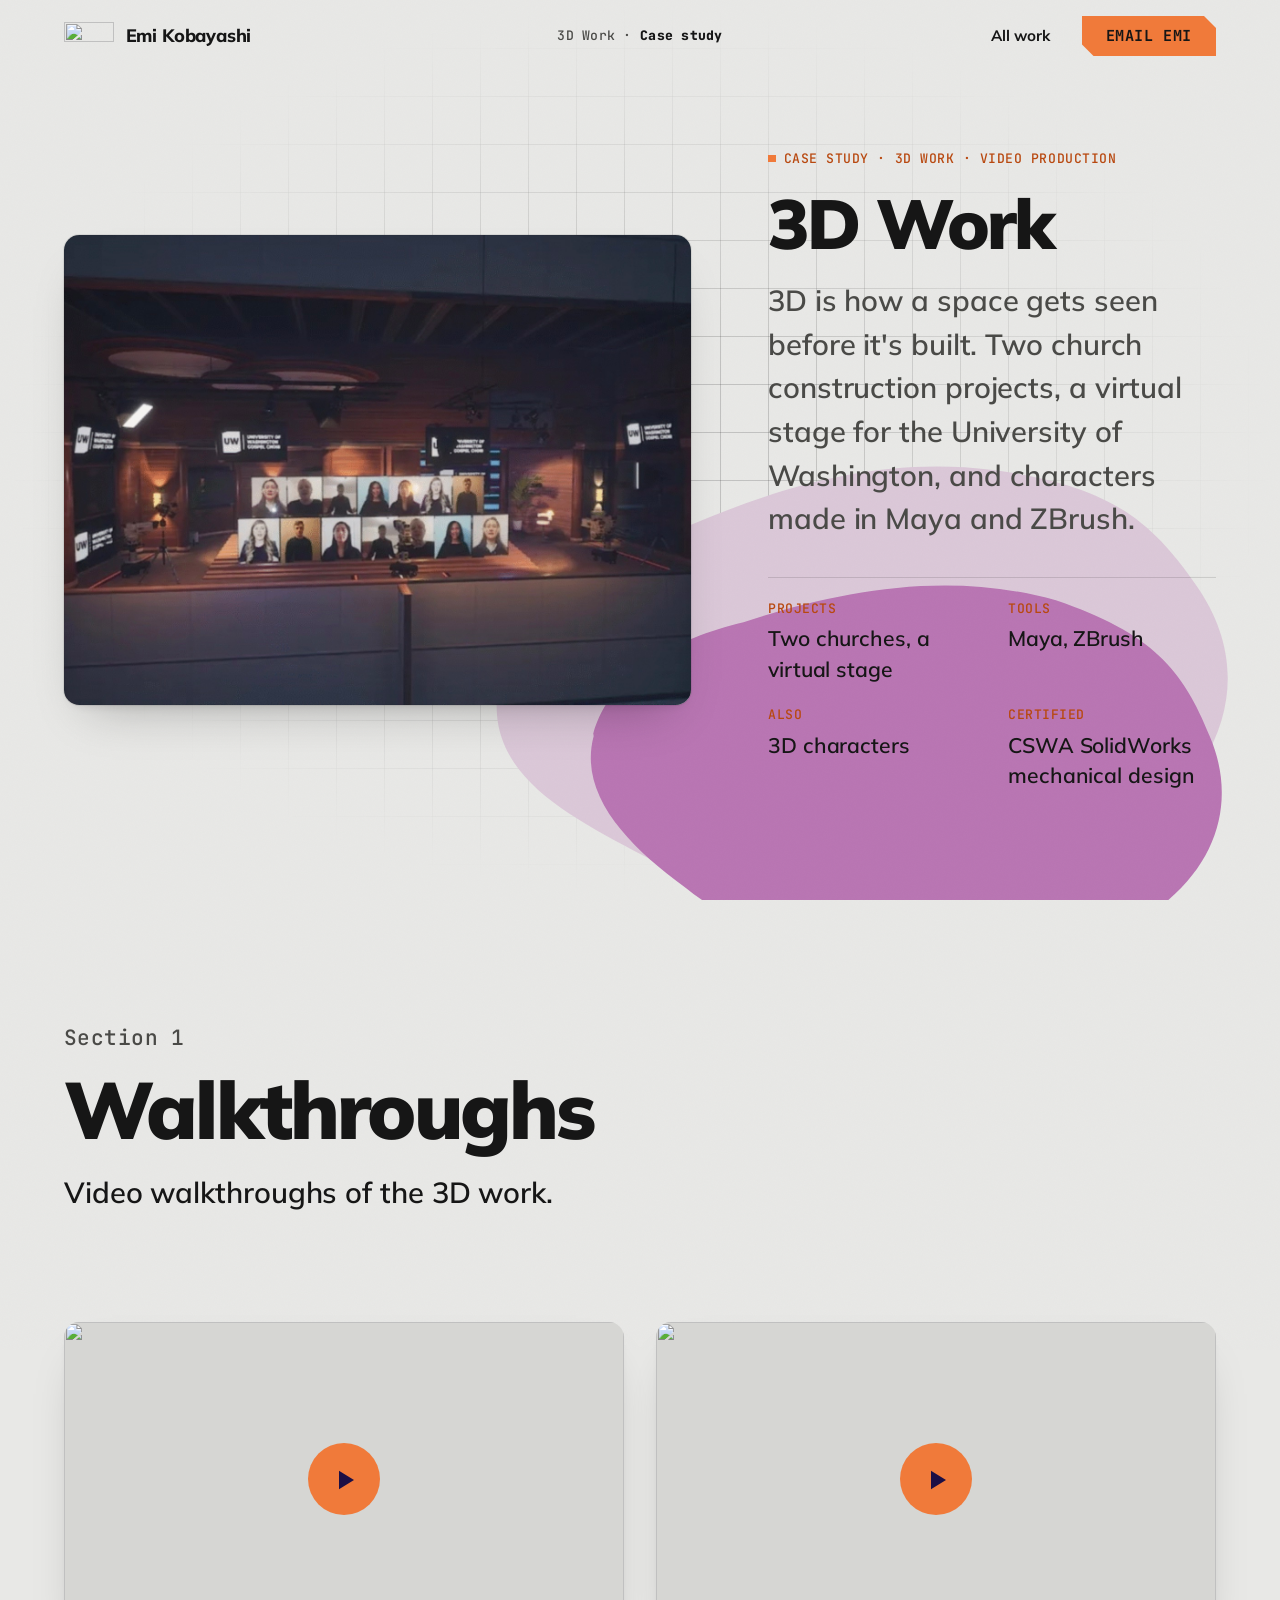
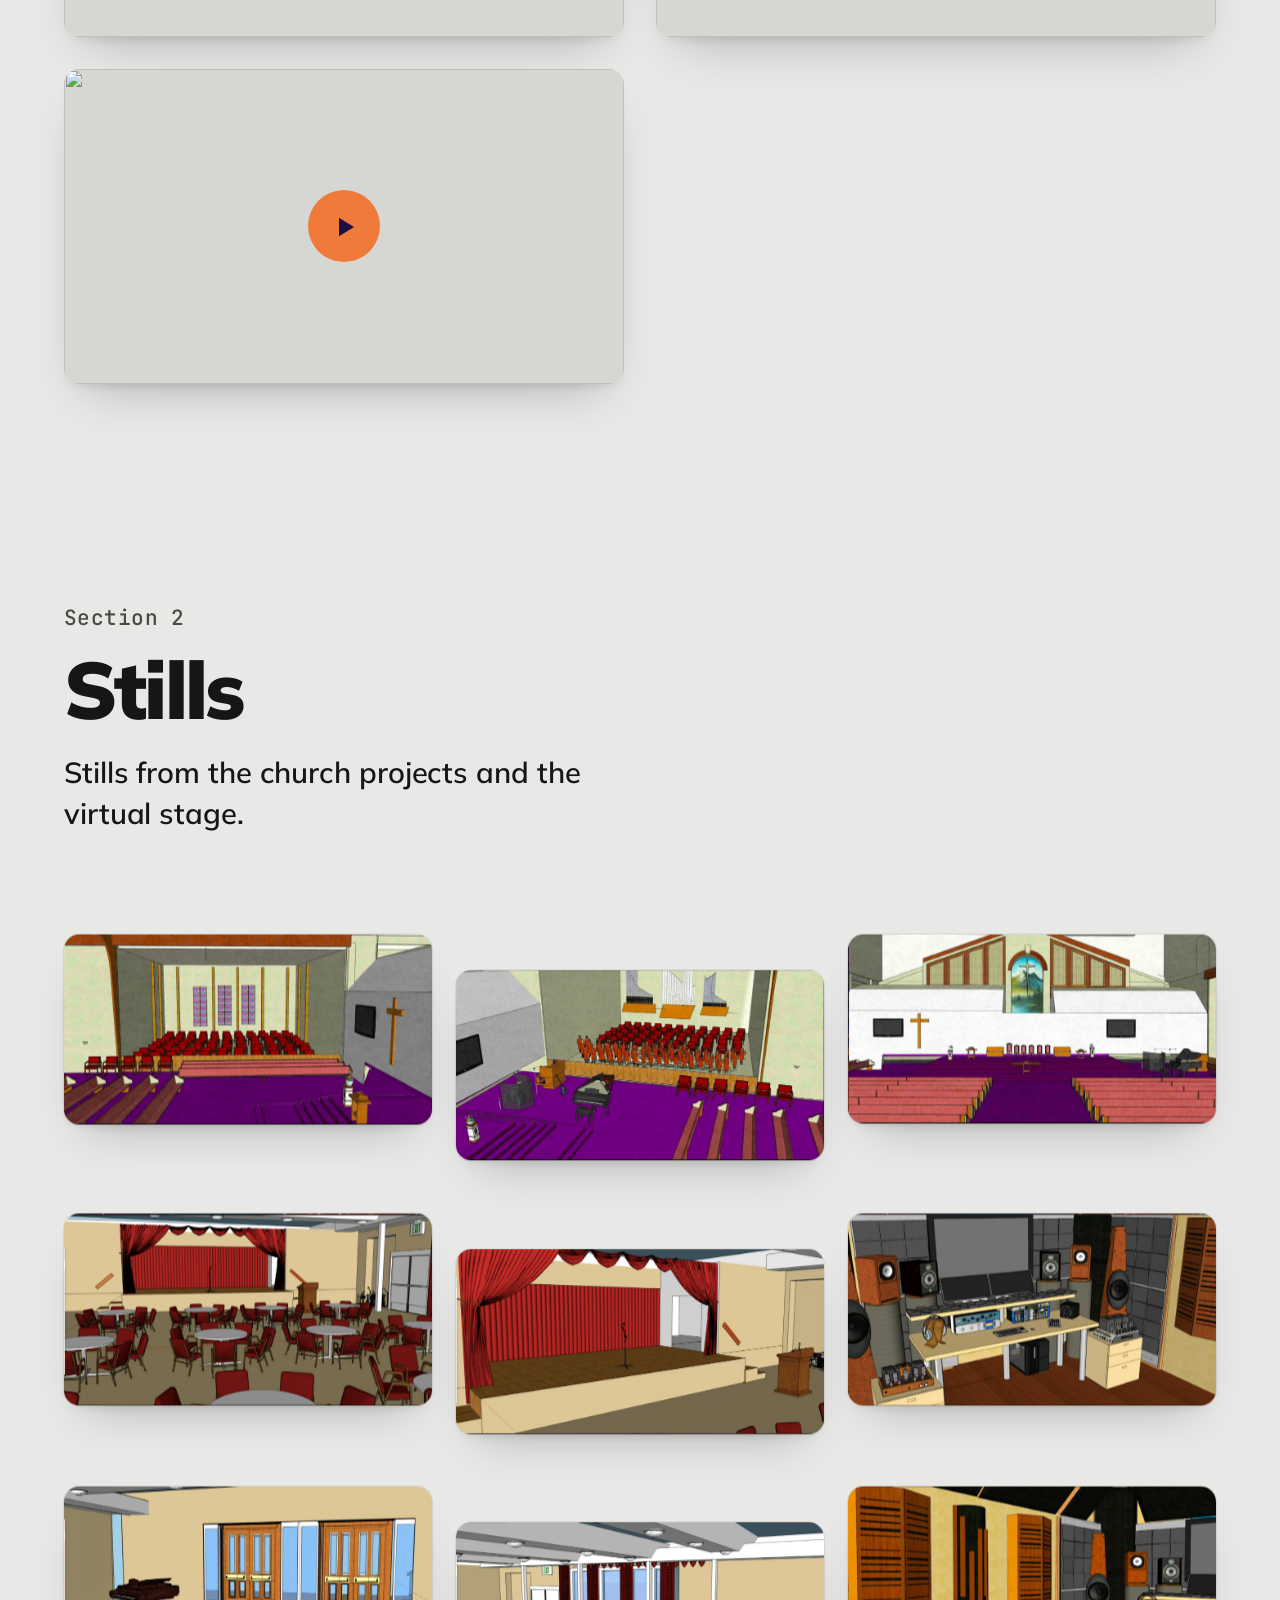
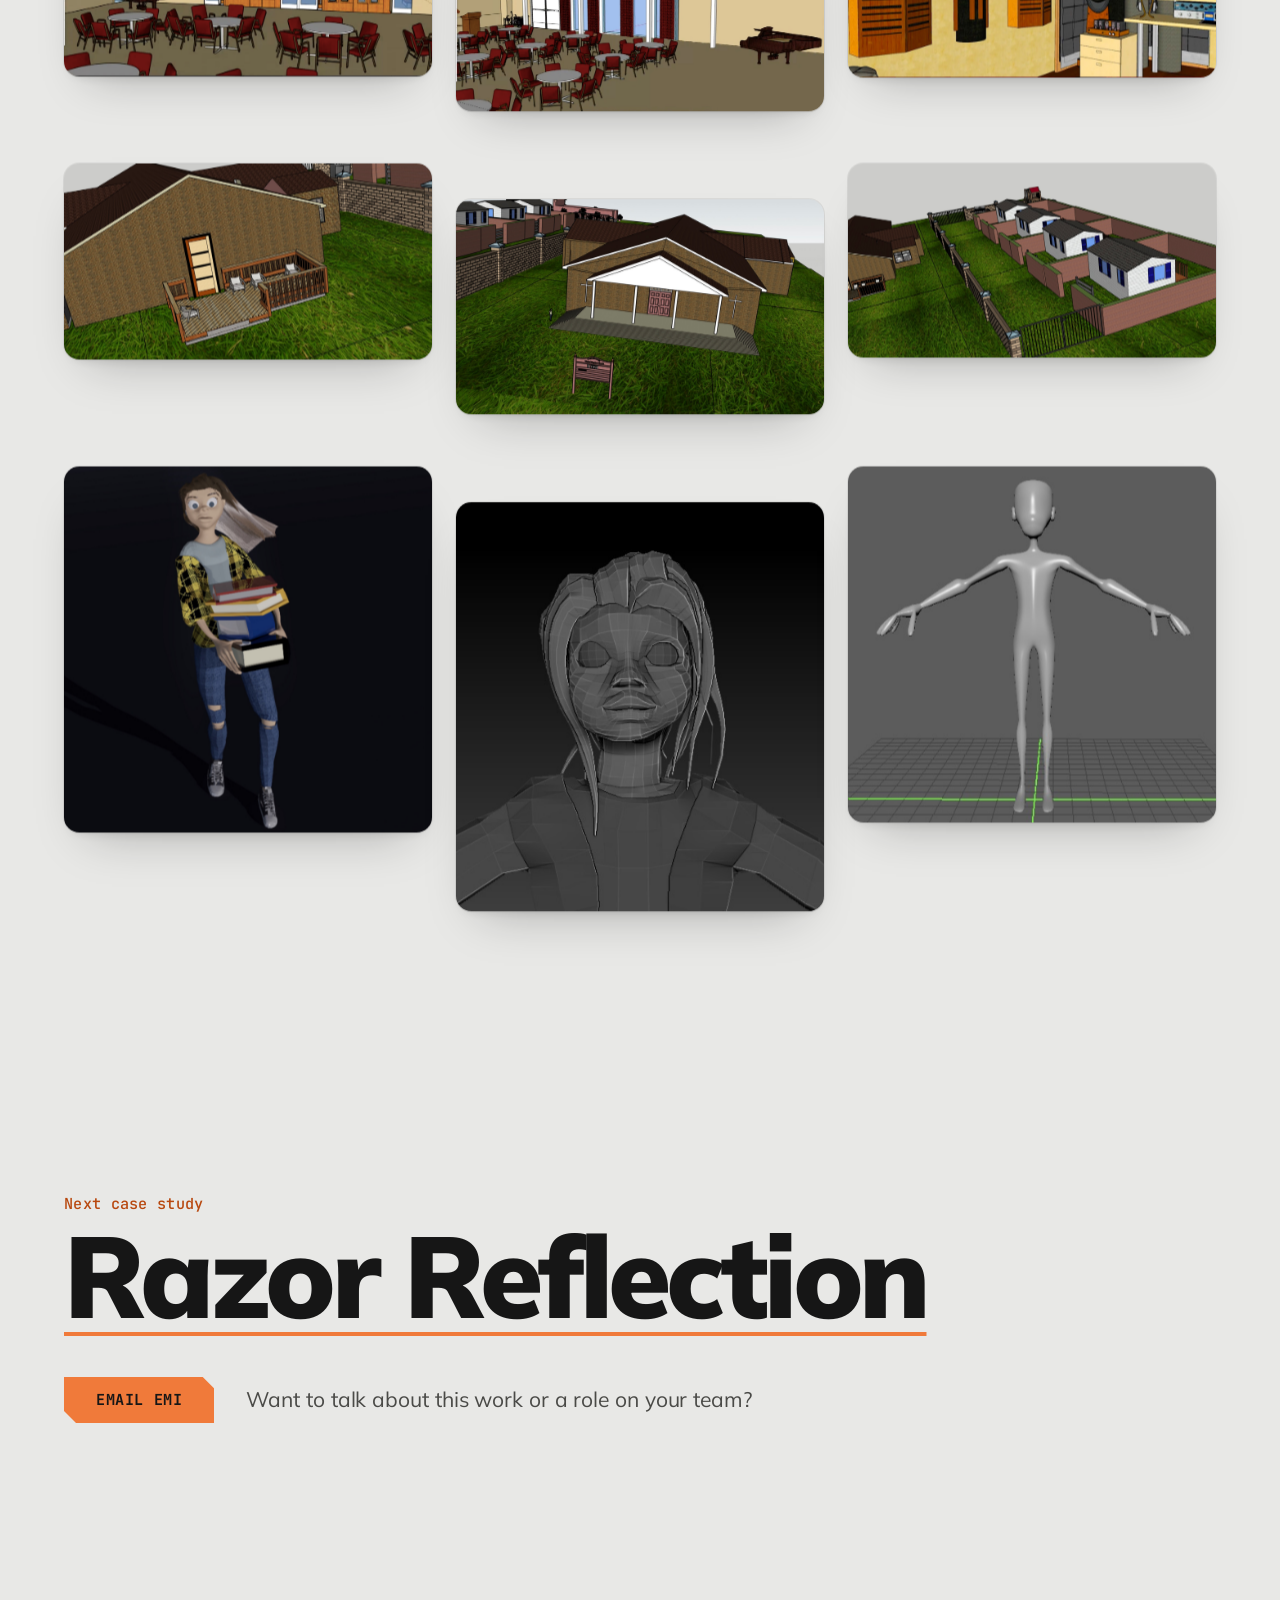
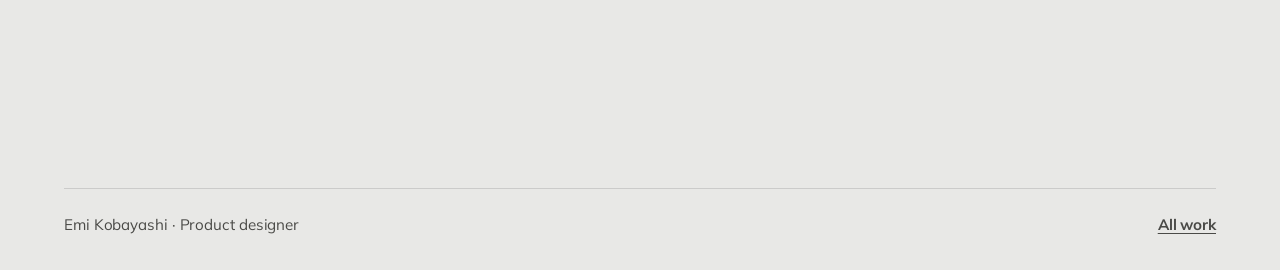
==== commit d68ceefa: "Add files via upload" ====
--- a/case-3d.html
+++ b/case-3d.html
@@ -10,8 +10,8 @@
 <link rel="preconnect" href="https://fonts.gstatic.com" crossorigin>
 <link rel="stylesheet" href="https://fonts.googleapis.com/css2?family=JetBrains+Mono:wght@500;700&family=Mulish:wght@400;600;700;800;900&display=swap">
 <link rel="stylesheet" href="scrollcraft.css?v=3">
-<link rel="stylesheet" href="site.css?v=16">
-<link rel="stylesheet" href="case.css?v=9">
+<link rel="stylesheet" href="site.css?v=17">
+<link rel="stylesheet" href="case.css?v=10">
 <script>
   /* ?motion=reduce forces the reduced-motion path for testing. */
   (function () {
--- a/site.css
+++ b/site.css
@@ -136,7 +136,9 @@
     background: var(--sc-canvas); color: var(--sc-ink); font: 700 var(--sc-t-sm)/1 var(--sc-font-text);
   }
 }
-@media (max-width: 420px) { .bar__name { display: none; } }
+/* Phones: keep the logo and name, drop the background grid. */
+@media (max-width: 420px) { .bar__mark img { width: 2.6rem; } .bar__name { font-size: var(--sc-t-sm); } }
+@media (max-width: 760px) { body::before { display: none; } }
 
 /* ----------------------------------------------------------- the cursor -- */
 /* Two layers: a solid black dot on top, a larger see-through orange disc below
--- a/case.css
+++ b/case.css
@@ -118,6 +118,8 @@
 
 /* ------------------------------------------------------------- phones -- */
 @media (max-width: 1099px) { .cs-now { display: none; } }
+/* Small phones: the logo and name already lead back to all work. */
+@media (max-width: 520px) { .cs-nav__all { display: none; } }
 @media (max-width: 860px) {
   .cs-nav { gap: var(--sc-4); }
   .c-hero, .c-ch, .c-ch--flip { grid-template-columns: 1fr; gap: var(--sc-6); min-height: 0; }
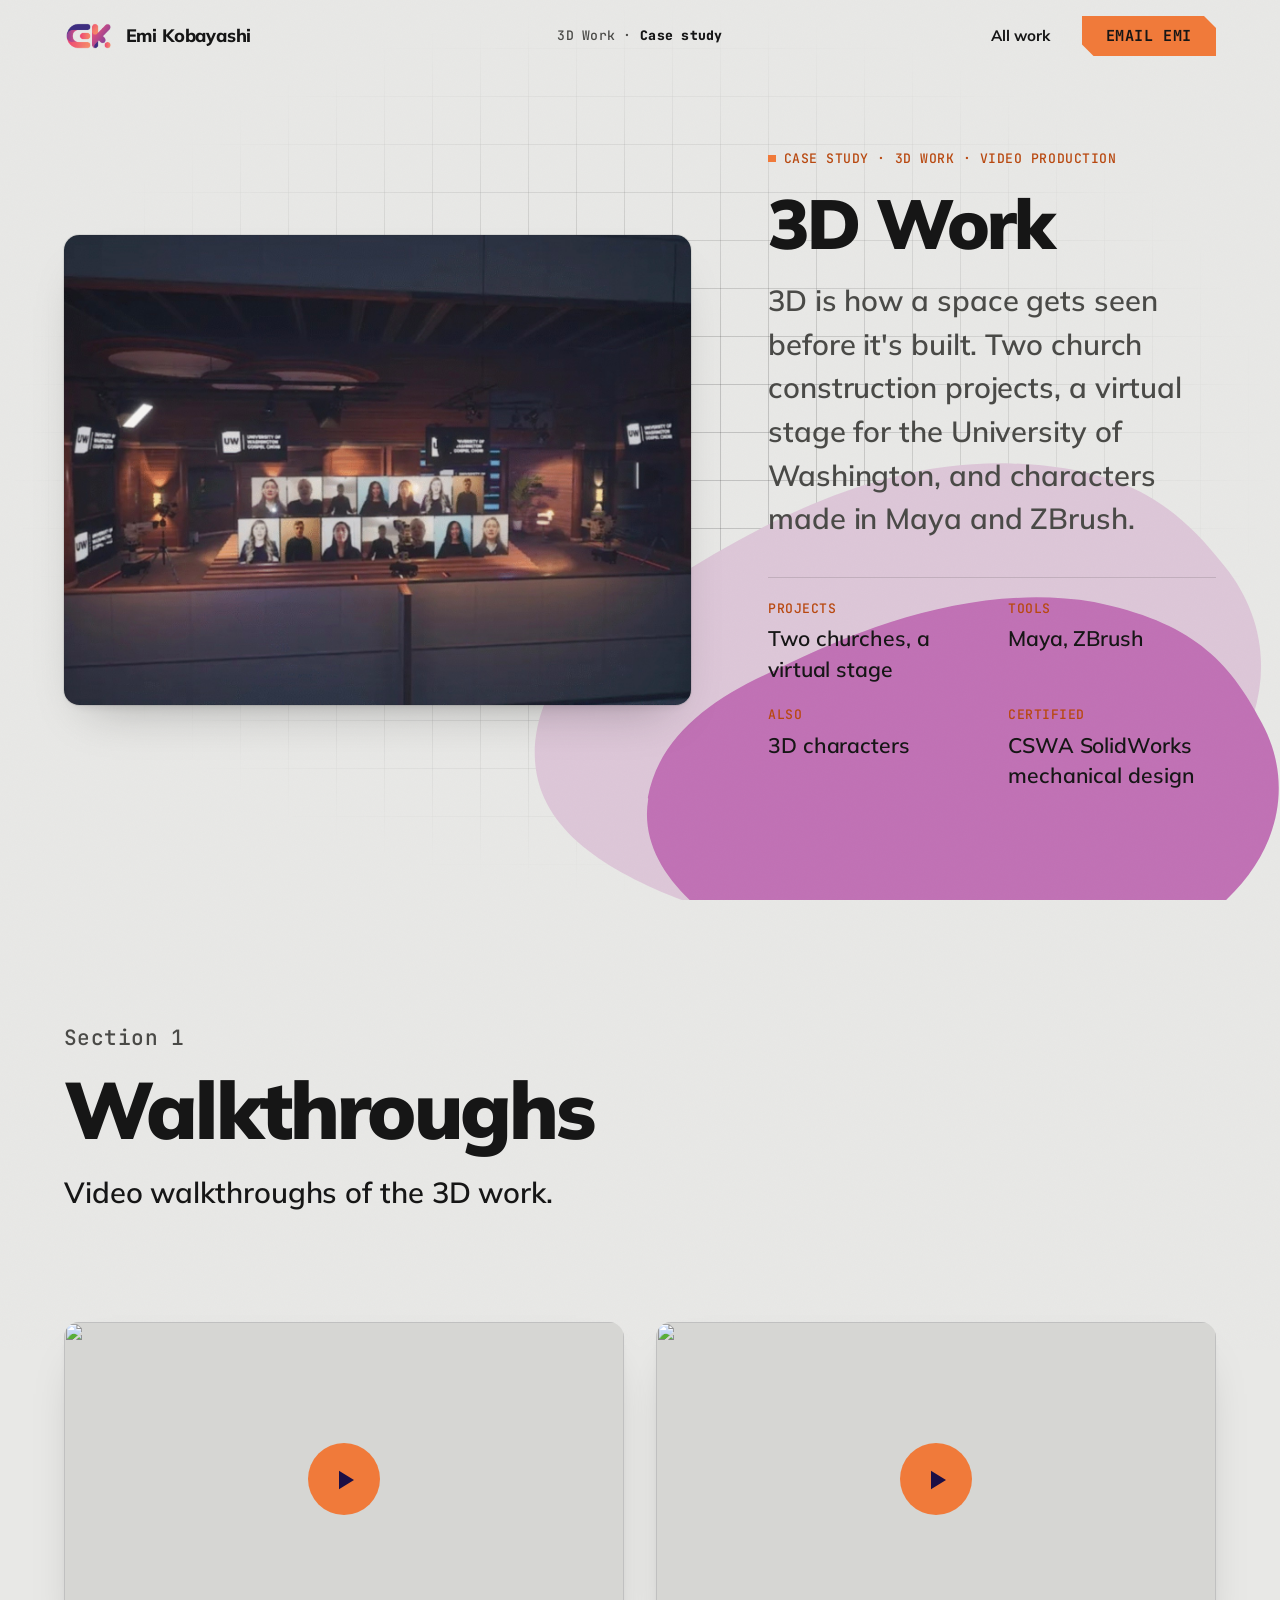
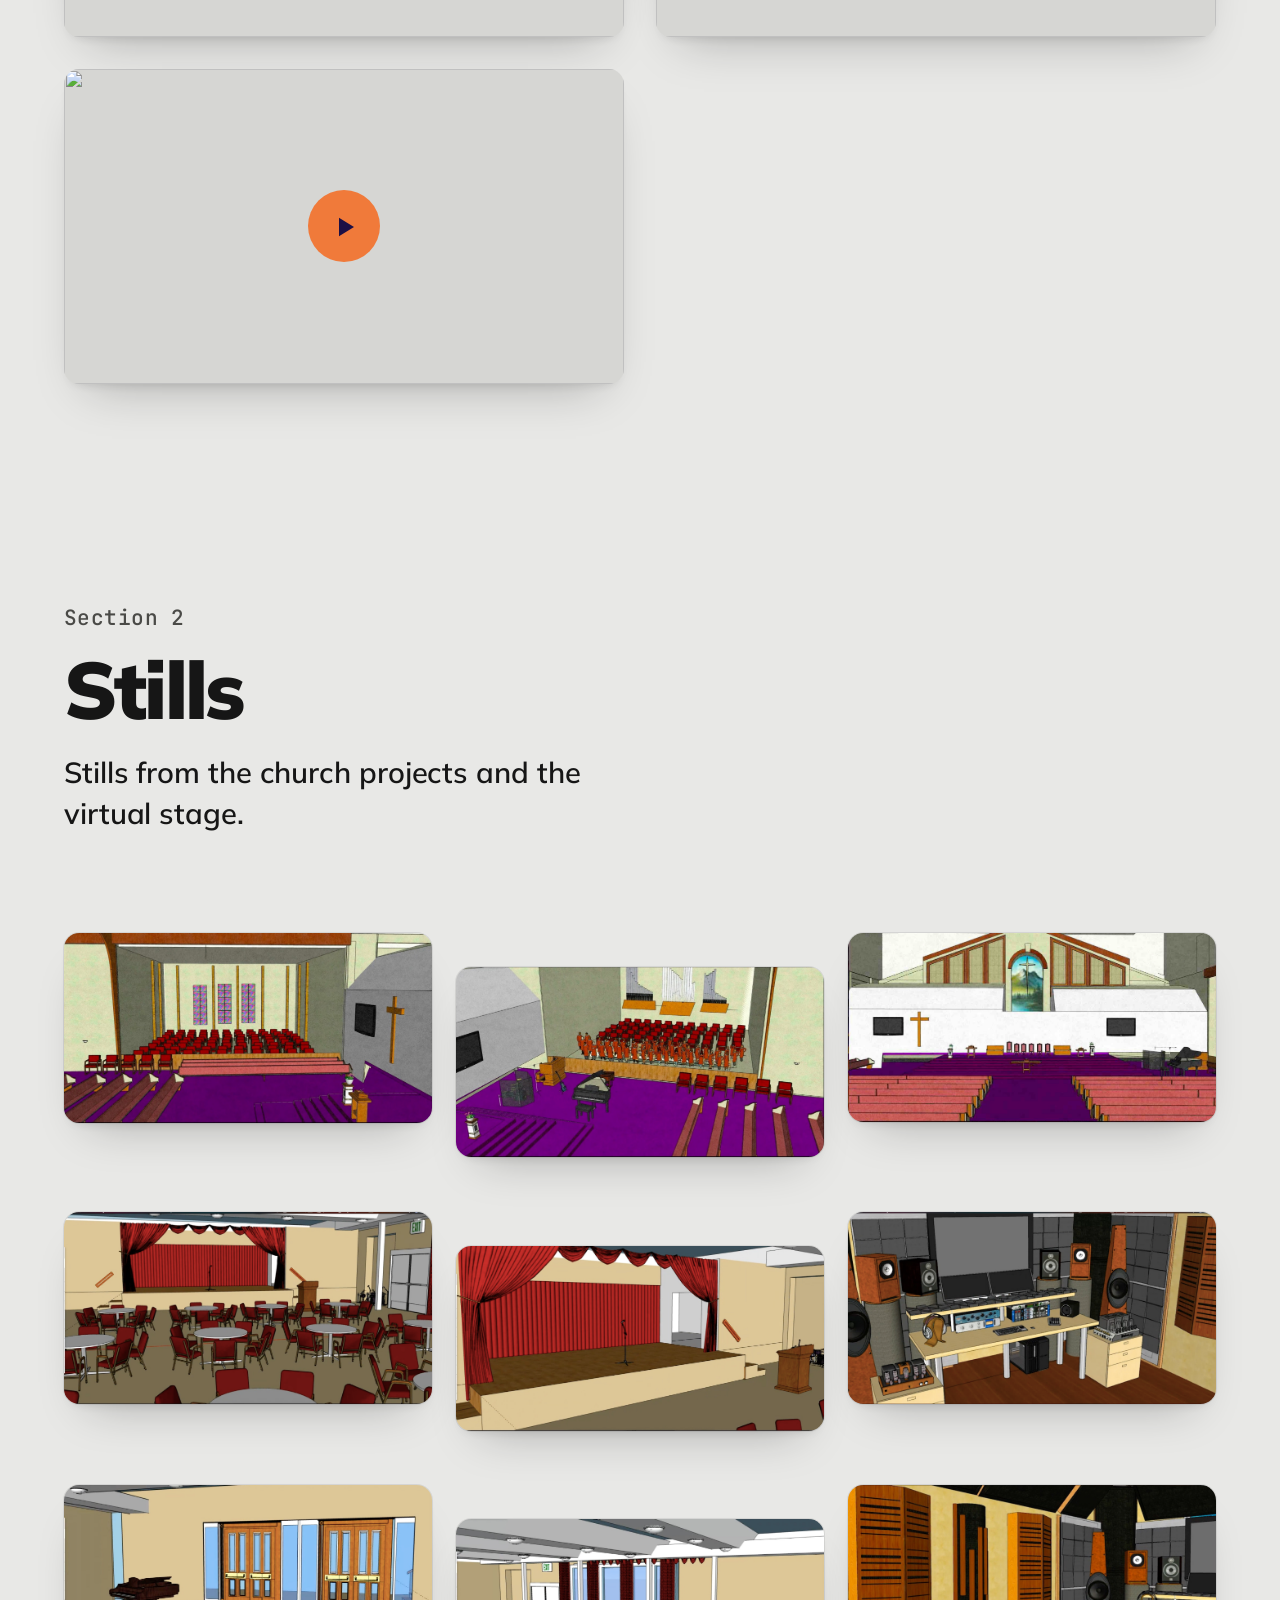
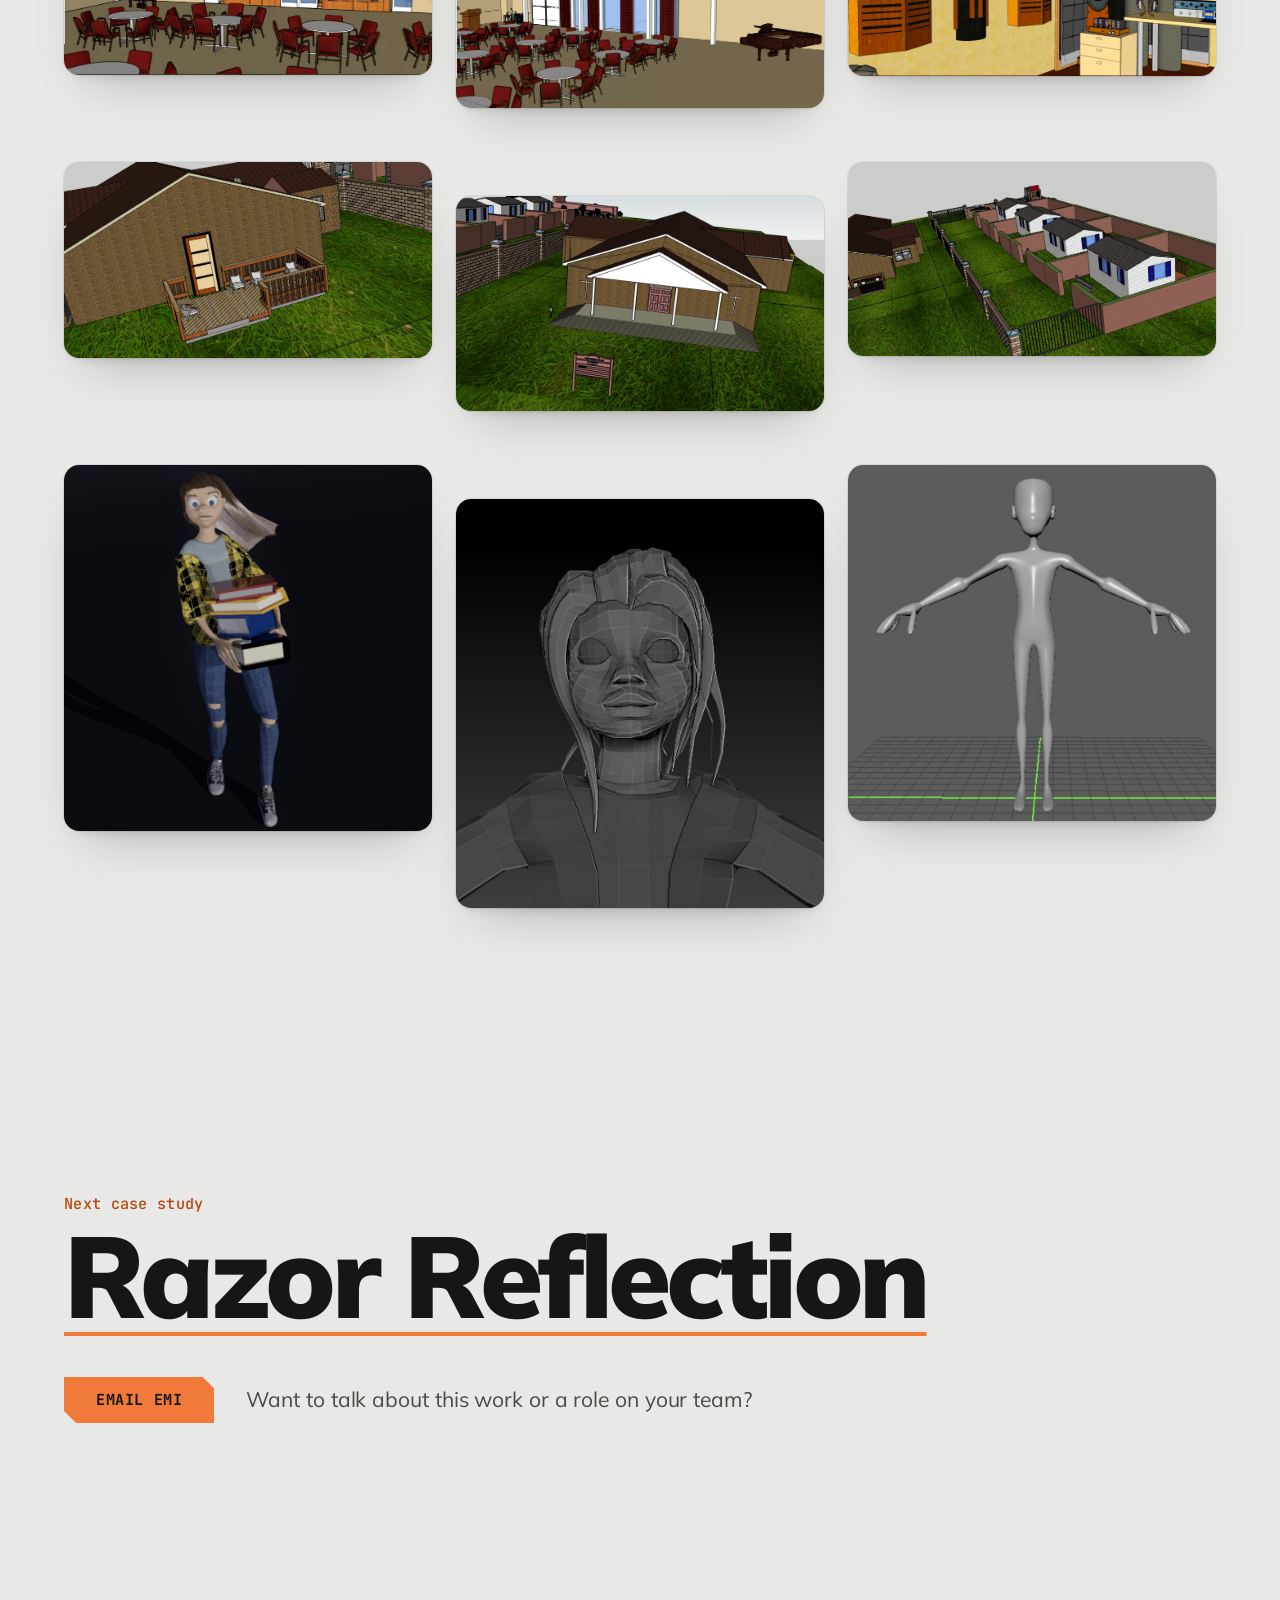
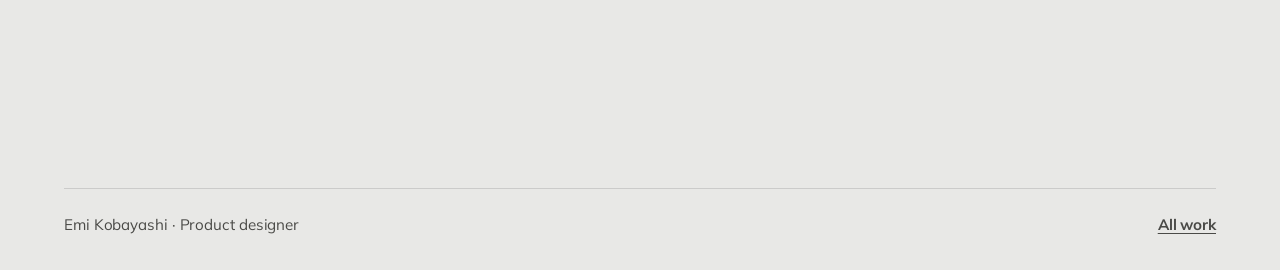
==== commit 734ece01: "Add files via upload" ====
--- a/case-3d.html
+++ b/case-3d.html
@@ -5,7 +5,7 @@
 <meta name="viewport" content="width=device-width, initial-scale=1, viewport-fit=cover">
 <title>3D Work · Emi Kobayashi</title>
 <meta name="description" content="Emi Kobayashi's 3D work: pre-construction visualisation for two churches, a virtual stage for the University of Washington, and characters in Maya and ZBrush.">
-<link rel="icon" href="img/2025-12-EK-Logo-scaled.png">
+<link rel="icon" href="2025-12-EK-Logo-scaled.png">
 <link rel="preconnect" href="https://fonts.googleapis.com">
 <link rel="preconnect" href="https://fonts.gstatic.com" crossorigin>
 <link rel="stylesheet" href="https://fonts.googleapis.com/css2?family=JetBrains+Mono:wght@500;700&family=Mulish:wght@400;600;700;800;900&display=swap">
@@ -30,7 +30,7 @@
 
 <header class="bar" id="bar">
   <a class="bar__mark" href="index.html" aria-label="Emi Kobayashi, all work">
-    <img src="img/2025-12-EK-Logo-scaled.png" width="64" height="40" alt="">
+    <img src="2025-12-EK-Logo-scaled.png" width="64" height="40" alt="">
     <span class="bar__name">Emi Kobayashi</span>
   </a>
   <p class="bar__now cs-now" aria-live="polite"><span id="folio-num">3D Work</span> · <b id="folio-title">Case study</b></p>
